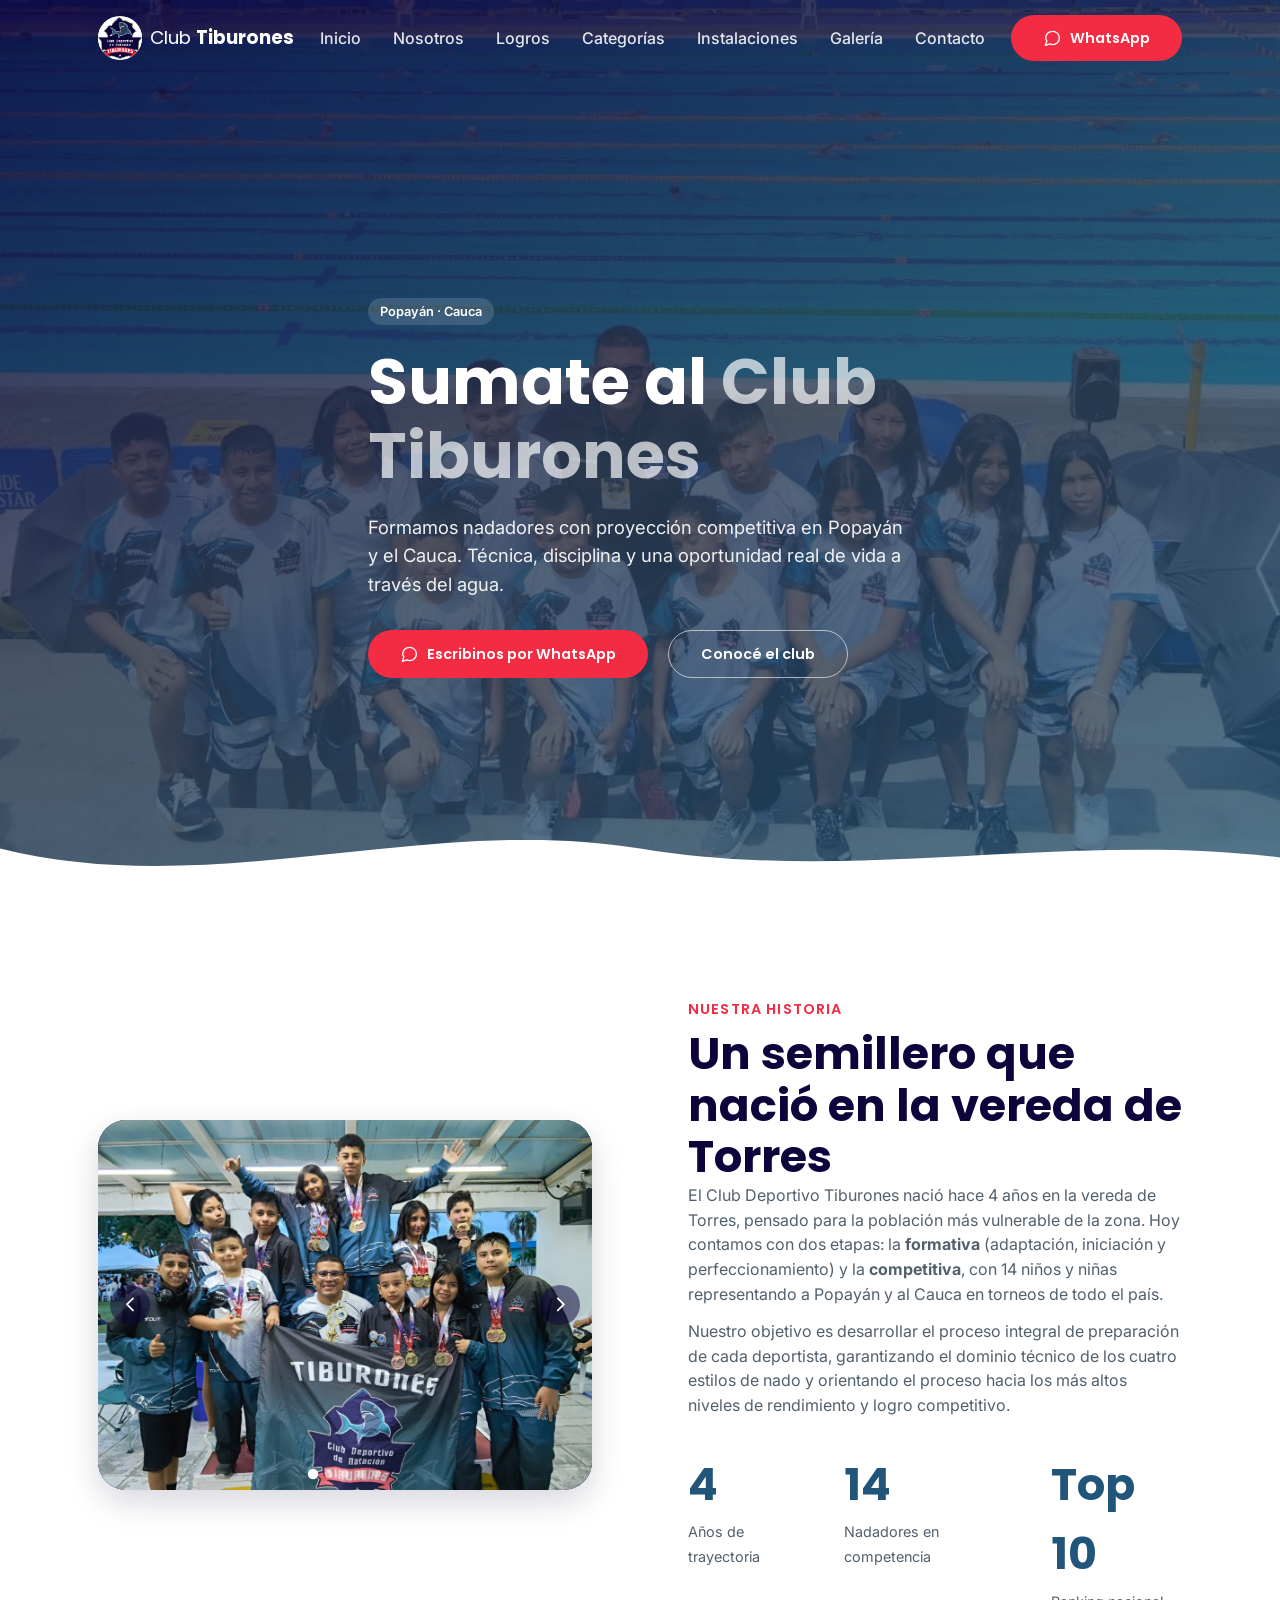
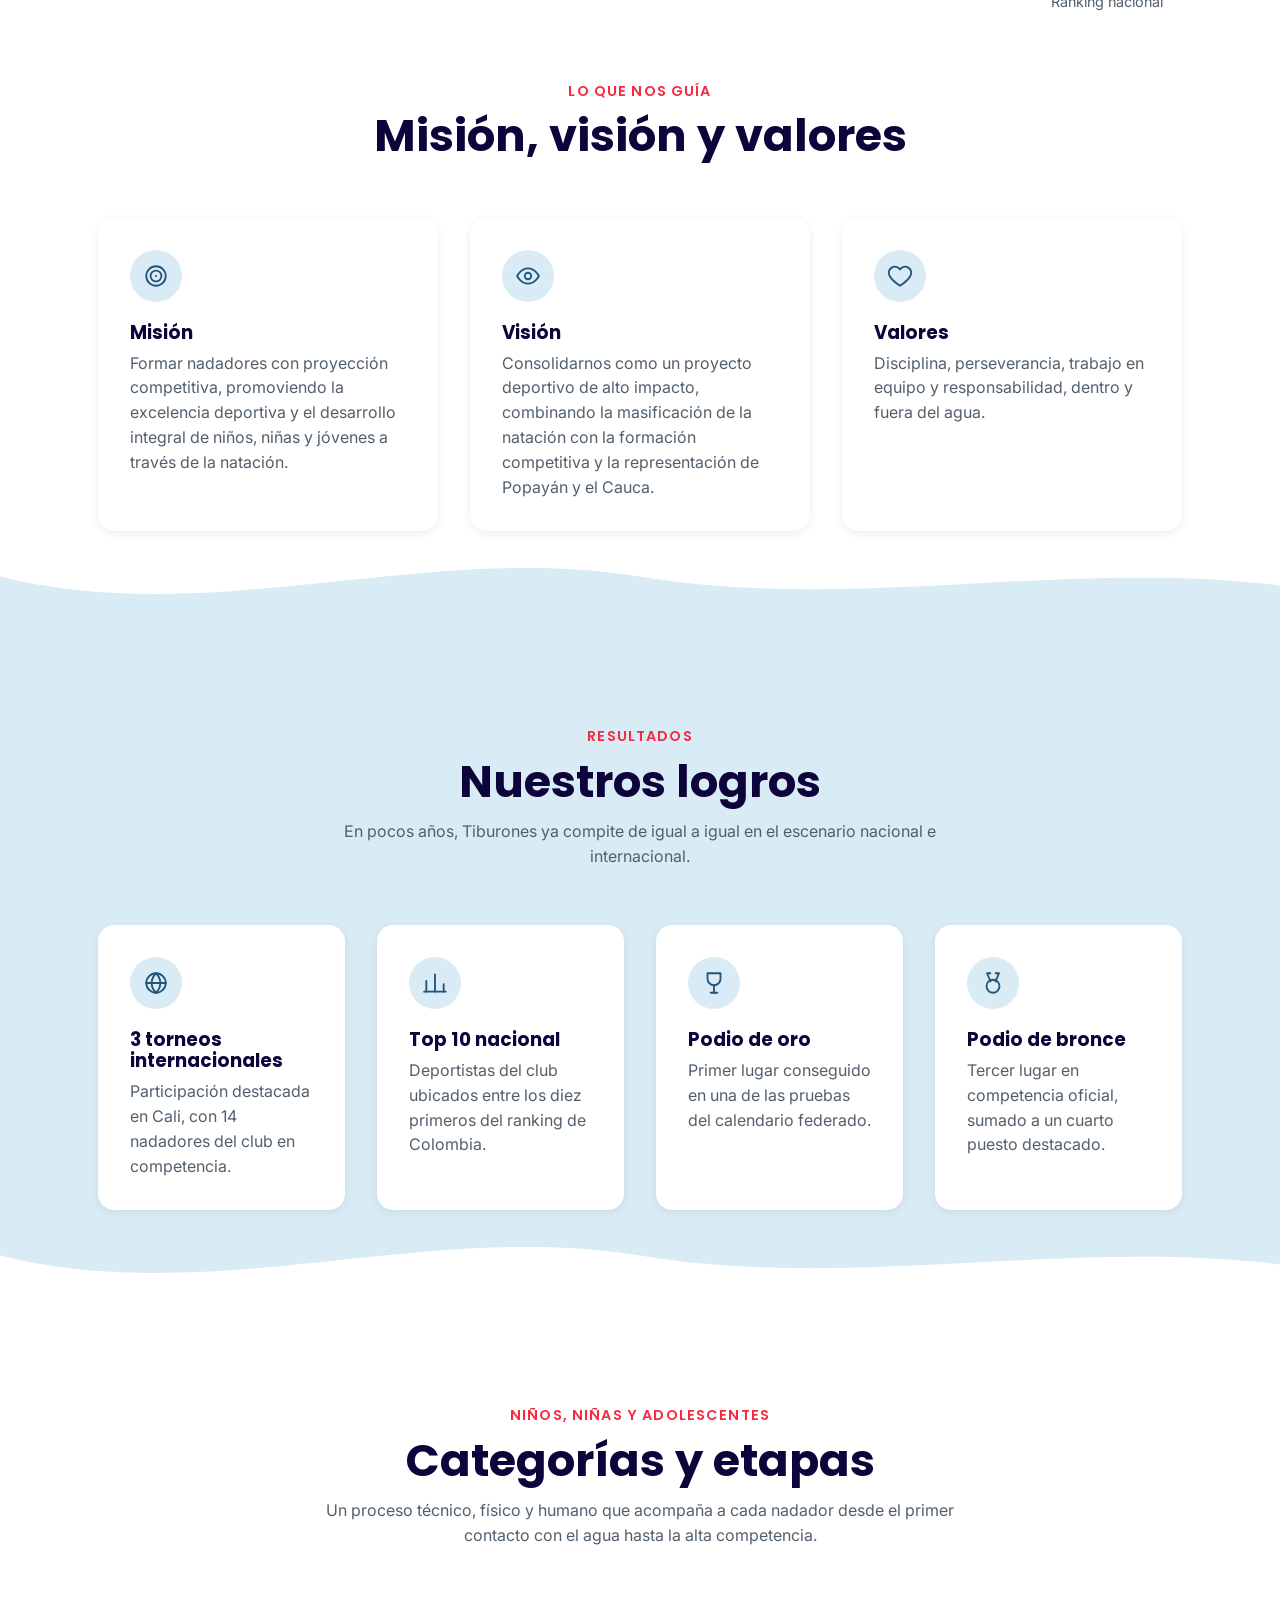
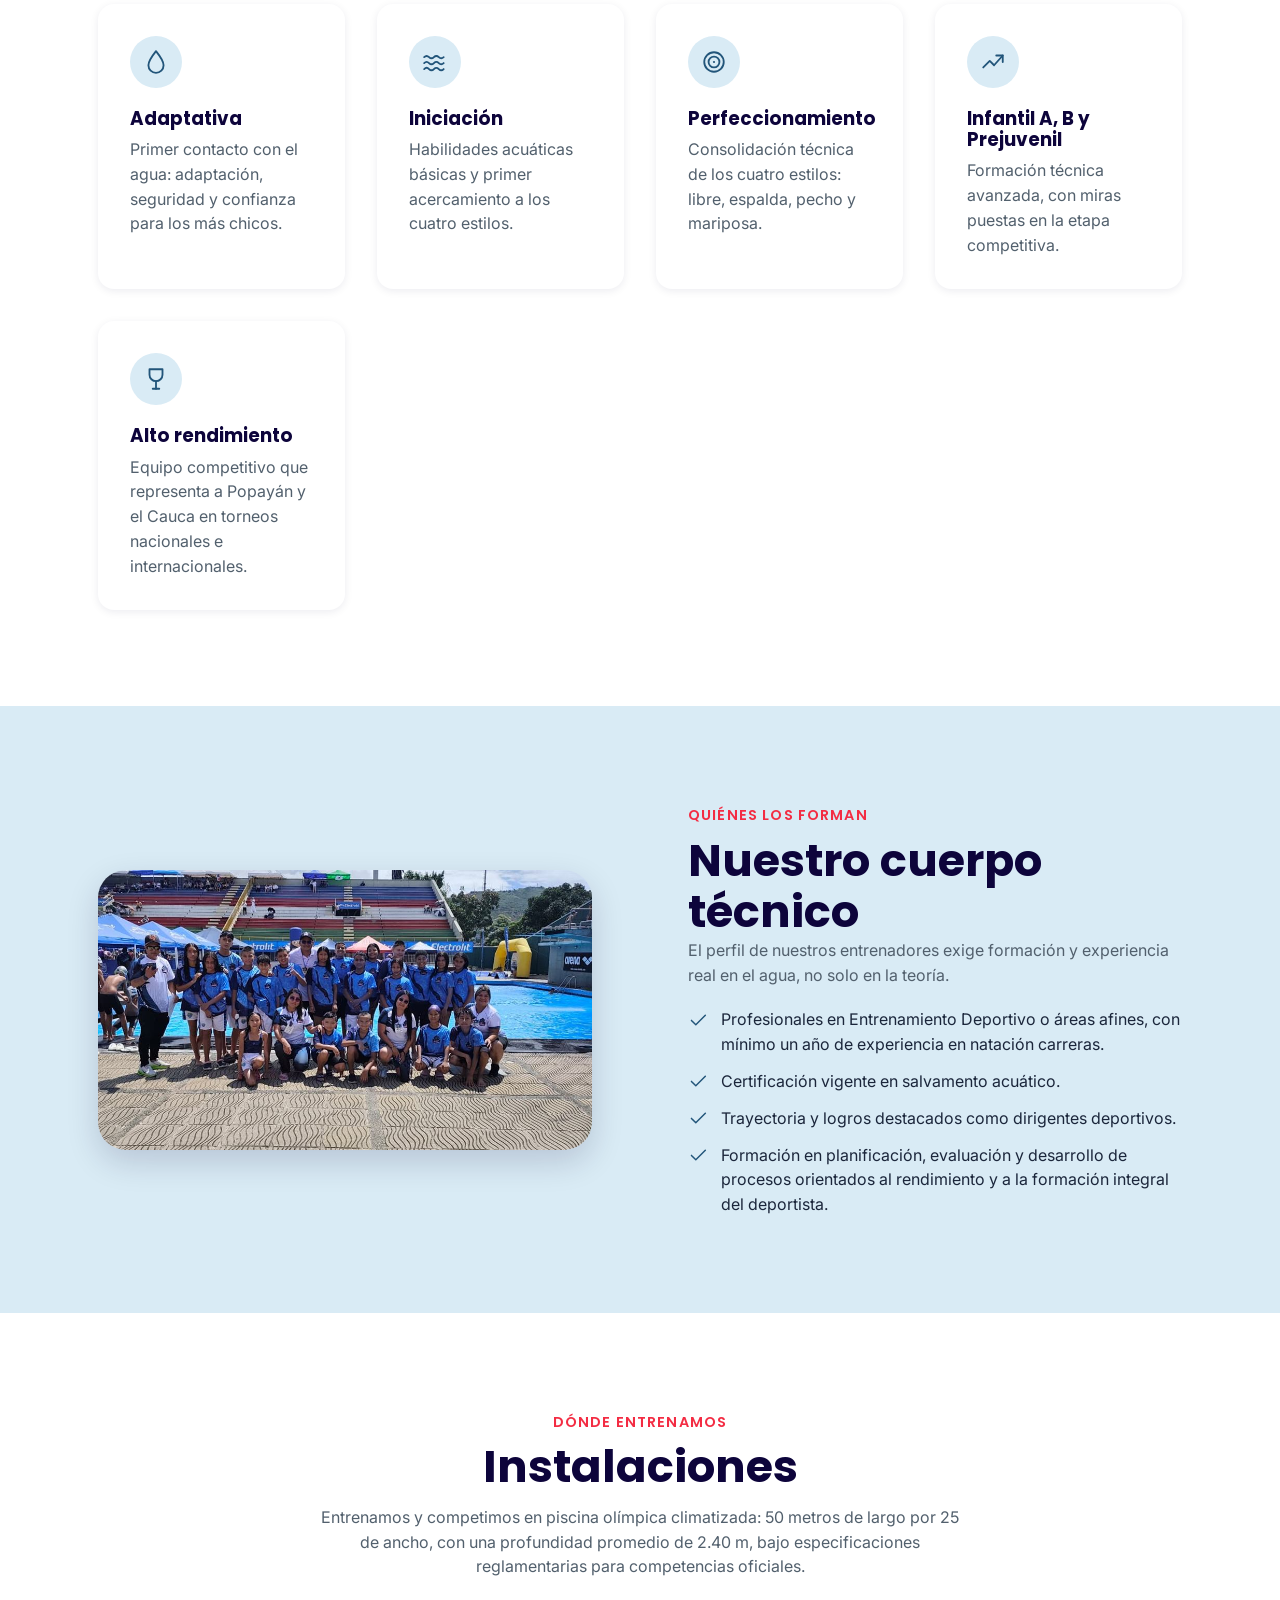
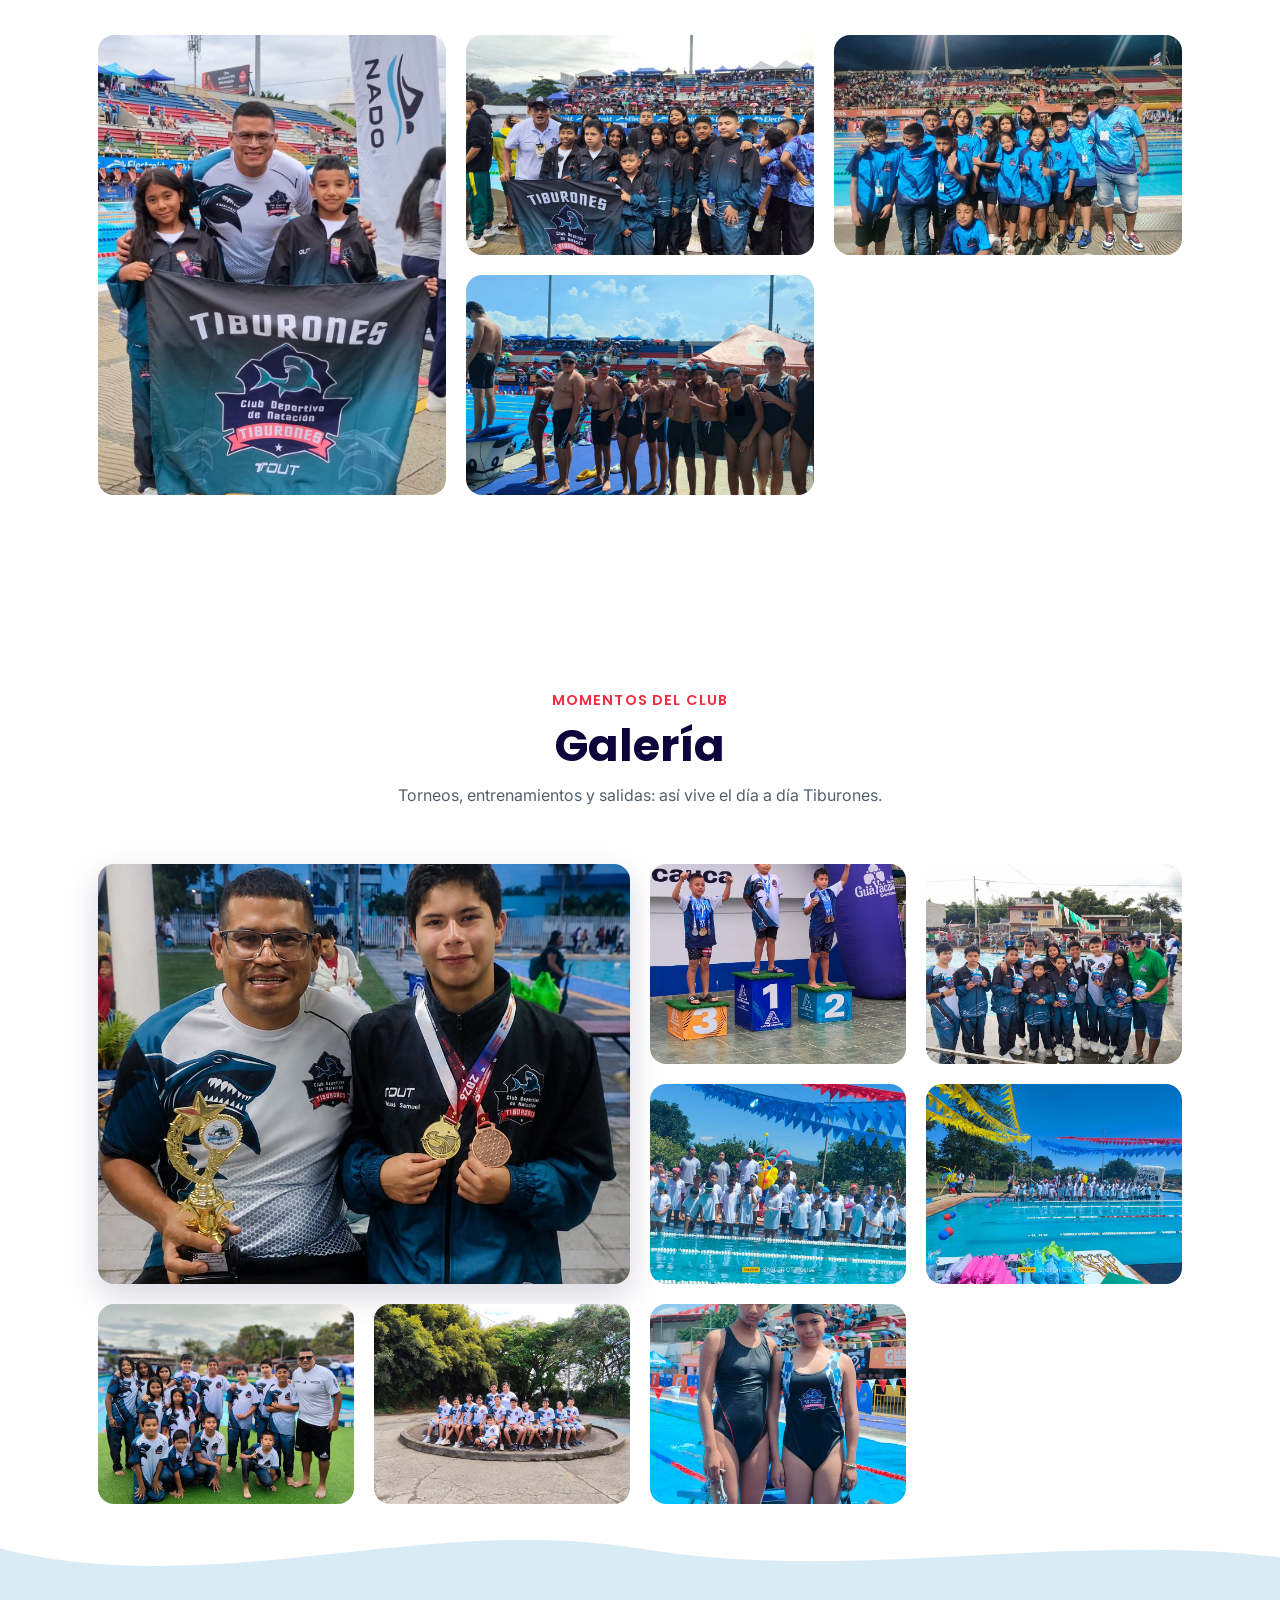
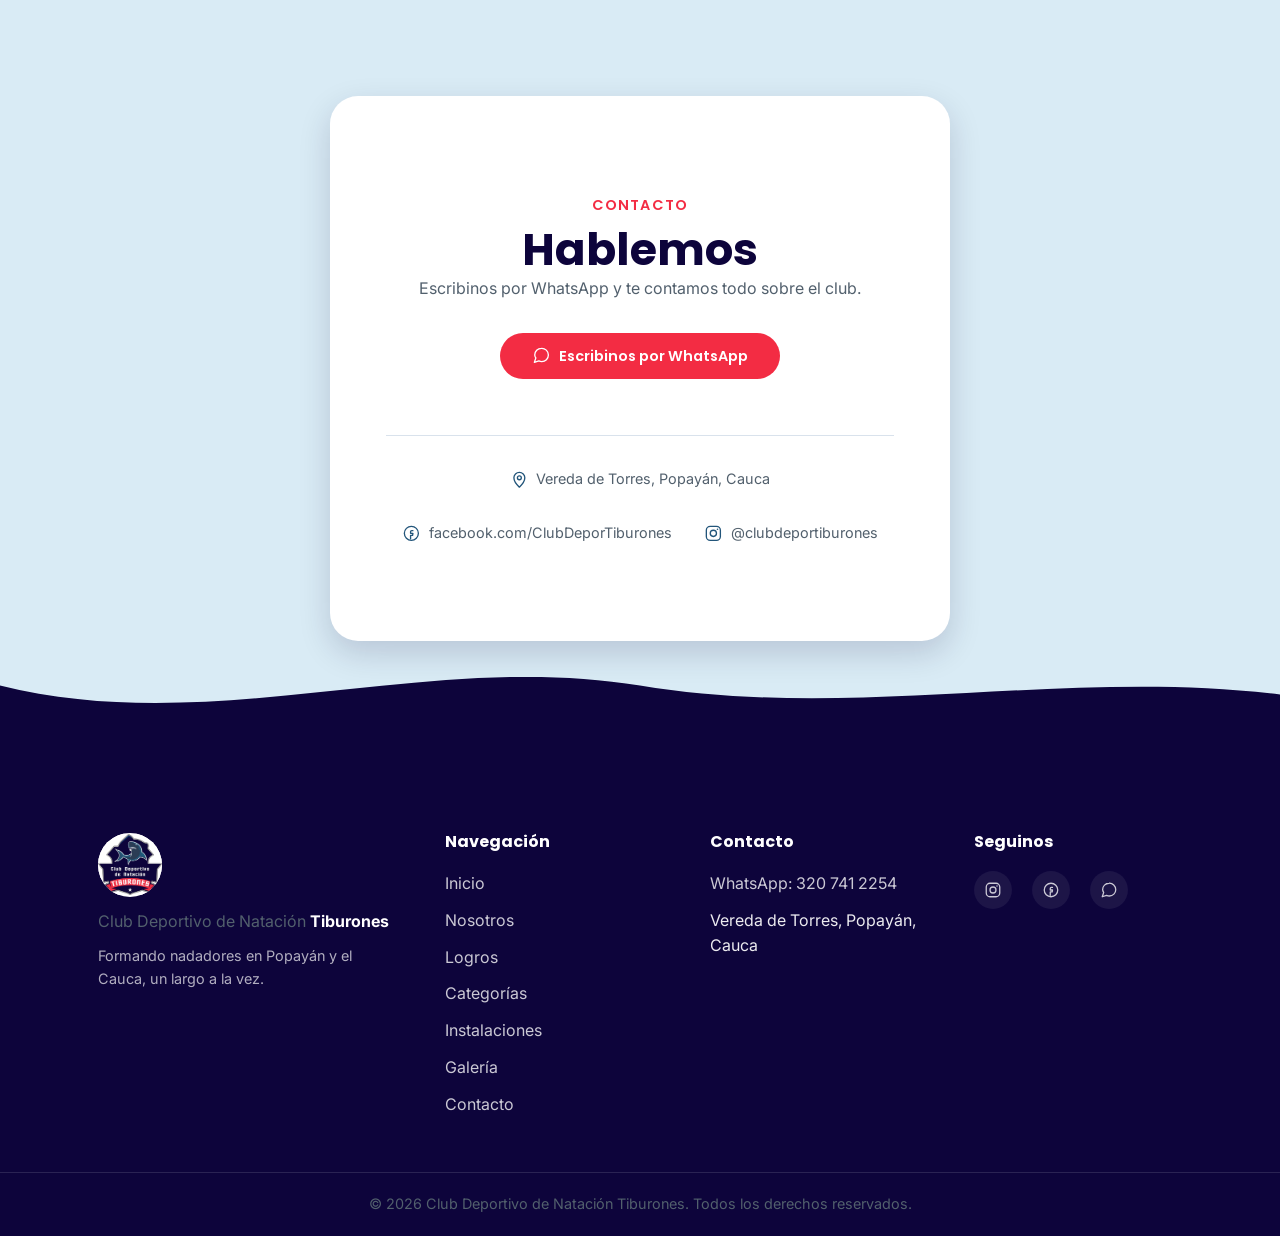
==== index.html @ a14ce5de "feat: seccion Galeria con foto destacada y saca el formulario de Contacto Mueve la foto del nadador " ====
<!DOCTYPE html>
<html lang="es">
<head>
  <meta charset="UTF-8">
  <meta name="viewport" content="width=device-width, initial-scale=1.0">
  <title>Club Deportivo de Natación Tiburones — Popayán, Cauca</title>
  <meta name="description" content="Club Deportivo de Natación Tiburones: formación y natación competitiva para niños, niñas y adolescentes en Popayán y el Cauca.">

  <link rel="icon" type="image/png" href="assets/images/favicon.png">

  <link rel="preconnect" href="https://fonts.googleapis.com">
  <link rel="preconnect" href="https://fonts.gstatic.com" crossorigin>
  <link href="https://fonts.googleapis.com/css2?family=Inter:wght@400;500;600&family=Poppins:wght@600;700&display=swap" rel="stylesheet">

  <!-- Orden importa: variables primero (paleta/tipografía), después el resto -->
  <link rel="stylesheet" href="css/variables.css">
  <link rel="stylesheet" href="css/reset.css">
  <link rel="stylesheet" href="css/base.css">
  <link rel="stylesheet" href="css/components.css">
  <link rel="stylesheet" href="css/layout.css">
  <link rel="stylesheet" href="css/sections.css">
</head>
<body>

  <div id="navbar-placeholder"></div>

  <main>

    <!-- ================= HERO ================= -->
    <section id="inicio" class="hero">
      <div class="bubbles" aria-hidden="true">
        <span></span><span></span><span></span><span></span><span></span><span></span>
      </div>

      <div class="container hero__inner">
        <span class="badge">Popayán · Cauca</span>
        <h1>Sumate al <span>Club Tiburones</span></h1>
        <p>Formamos nadadores con proyección competitiva en Popayán y el Cauca. Técnica, disciplina y una oportunidad real de vida a través del agua.</p>
        <div class="hero__actions">
          <a href="https://wa.me/573207412254" target="_blank" rel="noopener" class="btn btn--accent">
            <svg class="icon" viewBox="0 0 24 24" fill="none" stroke="currentColor" stroke-width="1.7" stroke-linecap="round" stroke-linejoin="round" aria-hidden="true"><path d="M21 11.5a8.5 8.5 0 0 1-8.5 8.5c-1.35 0-2.6-.32-3.7-.9L3 21l1.9-5.7A8.46 8.46 0 0 1 3.5 11.5 8.5 8.5 0 0 1 12 3a8.5 8.5 0 0 1 9 8.5Z"/></svg>
            Escribinos por WhatsApp
          </a>
          <a href="#nosotros" class="btn btn--outline">Conocé el club</a>
        </div>
      </div>

      <div class="hero__wave wave-divider wave-divider--to-surface" aria-hidden="true">
        <svg viewBox="0 0 1440 100" preserveAspectRatio="none">
          <path d="M0,40 C240,100 480,0 720,40 C960,80 1200,20 1440,50 L1440,100 L0,100 Z"></path>
        </svg>
      </div>
    </section>

    <!-- ================= NOSOTROS ================= -->
    <section id="nosotros" class="section section--tight-bottom">
      <div class="container about">
        <div class="about__media" data-reveal>
          <div class="carousel" id="carousel-nosotros">
            <div class="carousel__track">
              <div class="carousel__slide"><img src="assets/images/carousel-1.jpg" alt="Nadadores del club posando con medallas y el trofeo del club" loading="lazy"></div>
              <div class="carousel__slide"><img src="assets/images/carousel-2.jpg" alt="Equipo Tiburones con sus medallas tras una competencia" loading="lazy"></div>
              <div class="carousel__slide"><img src="assets/images/carousel-3.jpg" alt="Tres nadadores del club mostrando sus medallas" loading="lazy"></div>
              <div class="carousel__slide"><img src="assets/images/carousel-4.jpg" alt="Equipo Tiburones con la bandera del club junto a la piscina" loading="lazy"></div>
              <div class="carousel__slide"><img src="assets/images/carousel-5.jpg" alt="Entrenador del club junto a dos nadadores con medalla" loading="lazy"></div>
            </div>
            <button type="button" class="carousel__btn carousel__btn--prev" aria-label="Foto anterior">
              <svg class="icon" viewBox="0 0 24 24" fill="none" stroke="currentColor" stroke-width="2" stroke-linecap="round" stroke-linejoin="round" aria-hidden="true"><polyline points="15 5 8 12 15 19"/></svg>
            </button>
            <button type="button" class="carousel__btn carousel__btn--next" aria-label="Foto siguiente">
              <svg class="icon" viewBox="0 0 24 24" fill="none" stroke="currentColor" stroke-width="2" stroke-linecap="round" stroke-linejoin="round" aria-hidden="true"><polyline points="9 5 16 12 9 19"/></svg>
            </button>
            <div class="carousel__dots" role="tablist" aria-label="Seleccionar foto"></div>
          </div>
        </div>

        <div class="about__text" data-reveal>
          <span class="eyebrow">Nuestra historia</span>
          <h2>Un semillero que nació en la vereda de Torres</h2>
          <p>El Club Deportivo Tiburones nació hace 4 años en la vereda de Torres, pensado para la población más vulnerable de la zona. Hoy contamos con dos etapas: la <strong>formativa</strong> (adaptación, iniciación y perfeccionamiento) y la <strong>competitiva</strong>, con 14 niños y niñas representando a Popayán y al Cauca en torneos de todo el país.</p>
          <p>Nuestro objetivo es desarrollar el proceso integral de preparación de cada deportista, garantizando el dominio técnico de los cuatro estilos de nado y orientando el proceso hacia los más altos niveles de rendimiento y logro competitivo.</p>

          <div class="about__stats">
            <div class="about__stat"><strong>4</strong><span>Años de trayectoria</span></div>
            <div class="about__stat"><strong>14</strong><span>Nadadores en competencia</span></div>
            <div class="about__stat"><strong>Top 10</strong><span>Ranking nacional</span></div>
          </div>
        </div>
      </div>
    </section>

    <!-- ================= MISIÓN / VISIÓN / VALORES ================= -->
    <section id="mision-vision" class="section section--tight-top section-wave">
      <div class="container">
        <div class="section-heading" data-reveal>
          <span class="eyebrow">Lo que nos guía</span>
          <h2>Misión, visión y valores</h2>
        </div>

        <div class="categories-grid">
          <div class="card" data-reveal>
            <div class="card__icon" aria-hidden="true">
              <svg class="icon" viewBox="0 0 24 24" fill="none" stroke="currentColor" stroke-width="1.7" aria-hidden="true"><circle cx="12" cy="12" r="9"/><circle cx="12" cy="12" r="5"/><circle cx="12" cy="12" r="1" fill="currentColor" stroke="none"/></svg>
            </div>
            <h3>Misión</h3>
            <p>Formar nadadores con proyección competitiva, promoviendo la excelencia deportiva y el desarrollo integral de niños, niñas y jóvenes a través de la natación.</p>
          </div>
          <div class="card" data-reveal>
            <div class="card__icon" aria-hidden="true">
              <svg class="icon" viewBox="0 0 24 24" fill="none" stroke="currentColor" stroke-width="1.7" stroke-linecap="round" stroke-linejoin="round" aria-hidden="true"><path d="M2 12s3.5-7 10-7 10 7 10 7-3.5 7-10 7-10-7-10-7Z"/><circle cx="12" cy="12" r="3"/></svg>
            </div>
            <h3>Visión</h3>
            <p>Consolidarnos como un proyecto deportivo de alto impacto, combinando la masificación de la natación con la formación competitiva y la representación de Popayán y el Cauca.</p>
          </div>
          <div class="card" data-reveal>
            <div class="card__icon" aria-hidden="true">
              <svg class="icon" viewBox="0 0 24 24" fill="none" stroke="currentColor" stroke-width="1.7" stroke-linecap="round" stroke-linejoin="round" aria-hidden="true"><path d="M12 21s-7-4.5-9.5-9A5.5 5.5 0 0 1 12 6a5.5 5.5 0 0 1 9.5 6c-2.5 4.5-9.5 9-9.5 9Z"/></svg>
            </div>
            <h3>Valores</h3>
            <p>Disciplina, perseverancia, trabajo en equipo y responsabilidad, dentro y fuera del agua.</p>
          </div>
        </div>
      </div>

      <div class="section-wave__bottom wave-divider wave-divider--to-alt" aria-hidden="true">
        <svg viewBox="0 0 1440 100" preserveAspectRatio="none"><path d="M0,40 C240,100 480,0 720,40 C960,80 1200,20 1440,50 L1440,100 L0,100 Z"></path></svg>
      </div>
    </section>

    <!-- ================= LOGROS ================= -->
    <section id="logros" class="section section--alt section-wave">
      <div class="bubbles bubbles--dark" aria-hidden="true">
        <span></span><span></span><span></span><span></span><span></span><span></span>
      </div>

      <div class="container">
        <div class="section-heading" data-reveal>
          <span class="eyebrow">Resultados</span>
          <h2>Nuestros logros</h2>
          <p>En pocos años, Tiburones ya compite de igual a igual en el escenario nacional e internacional.</p>
        </div>

        <div class="categories-grid">
          <div class="card" data-reveal>
            <div class="card__icon" aria-hidden="true">
              <svg class="icon" viewBox="0 0 24 24" fill="none" stroke="currentColor" stroke-width="1.7" stroke-linecap="round" aria-hidden="true"><circle cx="12" cy="12" r="9"/><path d="M3 12h18"/><path d="M12 3c2.5 2.5 4 5.7 4 9s-1.5 6.5-4 9c-2.5-2.5-4-5.7-4-9s1.5-6.5 4-9Z"/></svg>
            </div>
            <h3>3 torneos internacionales</h3>
            <p>Participación destacada en Cali, con 14 nadadores del club en competencia.</p>
          </div>
          <div class="card" data-reveal>
            <div class="card__icon" aria-hidden="true">
              <svg class="icon" viewBox="0 0 24 24" fill="none" stroke="currentColor" stroke-width="1.7" stroke-linecap="round" stroke-linejoin="round" aria-hidden="true"><path d="M4 20V10"/><path d="M12 20V4"/><path d="M20 20v-7"/><path d="M2 20h20"/></svg>
            </div>
            <h3>Top 10 nacional</h3>
            <p>Deportistas del club ubicados entre los diez primeros del ranking de Colombia.</p>
          </div>
          <div class="card" data-reveal>
            <div class="card__icon" aria-hidden="true">
              <svg class="icon" viewBox="0 0 24 24" fill="none" stroke="currentColor" stroke-width="1.7" stroke-linecap="round" stroke-linejoin="round" aria-hidden="true"><path d="M6 3h12v5a6 6 0 0 1-12 0V3Z"/><path d="M9 21h6"/><path d="M12 14v7"/></svg>
            </div>
            <h3>Podio de oro</h3>
            <p>Primer lugar conseguido en una de las pruebas del calendario federado.</p>
          </div>
          <div class="card" data-reveal>
            <div class="card__icon" aria-hidden="true">
              <svg class="icon" viewBox="0 0 24 24" fill="none" stroke="currentColor" stroke-width="1.7" stroke-linecap="round" stroke-linejoin="round" aria-hidden="true"><circle cx="12" cy="15" r="6"/><path d="M9.5 3h-3l3.2 7.5"/><path d="M14.5 3h3l-3.2 7.5"/></svg>
            </div>
            <h3>Podio de bronce</h3>
            <p>Tercer lugar en competencia oficial, sumado a un cuarto puesto destacado.</p>
          </div>
        </div>
      </div>

      <div class="section-wave__bottom wave-divider wave-divider--to-surface" aria-hidden="true">
        <svg viewBox="0 0 1440 100" preserveAspectRatio="none"><path d="M0,40 C240,100 480,0 720,40 C960,80 1200,20 1440,50 L1440,100 L0,100 Z"></path></svg>
      </div>
    </section>

    <!-- ================= CATEGORÍAS ================= -->
    <section id="categorias" class="section">
      <div class="container">
        <div class="section-heading" data-reveal>
          <span class="eyebrow">Niños, niñas y adolescentes</span>
          <h2>Categorías y etapas</h2>
          <p>Un proceso técnico, físico y humano que acompaña a cada nadador desde el primer contacto con el agua hasta la alta competencia.</p>
        </div>

        <div class="categories-grid">
          <div class="card" data-reveal>
            <div class="card__icon" aria-hidden="true">
              <svg class="icon" viewBox="0 0 24 24" fill="none" stroke="currentColor" stroke-width="1.7" stroke-linecap="round" stroke-linejoin="round" aria-hidden="true"><path d="M12 2c4 5 7 9 7 13a7 7 0 1 1-14 0c0-4 3-8 7-13Z"/></svg>
            </div>
            <h3>Adaptativa</h3>
            <p>Primer contacto con el agua: adaptación, seguridad y confianza para los más chicos.</p>
          </div>
          <div class="card" data-reveal>
            <div class="card__icon" aria-hidden="true">
              <svg class="icon" viewBox="0 0 24 24" fill="none" stroke="currentColor" stroke-width="1.7" stroke-linecap="round" stroke-linejoin="round" aria-hidden="true"><path d="M2 7.5c1.5-1.5 3-1.5 4.5 0s3 1.5 4.5 0 3-1.5 4.5 0 3 1.5 4.5 0"/><path d="M2 13c1.5-1.5 3-1.5 4.5 0s3 1.5 4.5 0 3-1.5 4.5 0 3 1.5 4.5 0"/><path d="M2 18.5c1.5-1.5 3-1.5 4.5 0s3 1.5 4.5 0 3-1.5 4.5 0 3 1.5 4.5 0"/></svg>
            </div>
            <h3>Iniciación</h3>
            <p>Habilidades acuáticas básicas y primer acercamiento a los cuatro estilos.</p>
          </div>
          <div class="card" data-reveal>
            <div class="card__icon" aria-hidden="true">
              <svg class="icon" viewBox="0 0 24 24" fill="none" stroke="currentColor" stroke-width="1.7" aria-hidden="true"><circle cx="12" cy="12" r="9"/><circle cx="12" cy="12" r="5"/><circle cx="12" cy="12" r="1" fill="currentColor" stroke="none"/></svg>
            </div>
            <h3>Perfeccionamiento</h3>
            <p>Consolidación técnica de los cuatro estilos: libre, espalda, pecho y mariposa.</p>
          </div>
          <div class="card" data-reveal>
            <div class="card__icon" aria-hidden="true">
              <svg class="icon" viewBox="0 0 24 24" fill="none" stroke="currentColor" stroke-width="1.7" stroke-linecap="round" stroke-linejoin="round" aria-hidden="true"><polyline points="3 17 9 11 13 15 21 6"/><polyline points="15 6 21 6 21 12"/></svg>
            </div>
            <h3>Infantil A, B y Prejuvenil</h3>
            <p>Formación técnica avanzada, con miras puestas en la etapa competitiva.</p>
          </div>
          <div class="card" data-reveal>
            <div class="card__icon" aria-hidden="true">
              <svg class="icon" viewBox="0 0 24 24" fill="none" stroke="currentColor" stroke-width="1.7" stroke-linecap="round" stroke-linejoin="round" aria-hidden="true"><path d="M6 3h12v5a6 6 0 0 1-12 0V3Z"/><path d="M9 21h6"/><path d="M12 14v7"/></svg>
            </div>
            <h3>Alto rendimiento</h3>
            <p>Equipo competitivo que representa a Popayán y el Cauca en torneos nacionales e internacionales.</p>
          </div>
        </div>
      </div>
    </section>

    <!-- ================= CUERPO TÉCNICO ================= -->
    <section id="cuerpo-tecnico" class="section section--alt">
      <div class="container staff">
        <div class="staff__media" data-reveal>
          <img src="assets/images/coach-team.jpg" alt="Cuerpo técnico del club junto al equipo completo en la piscina" loading="lazy">
        </div>
        <div class="staff__text" data-reveal>
          <span class="eyebrow">Quiénes los forman</span>
          <h2>Nuestro cuerpo técnico</h2>
          <p>El perfil de nuestros entrenadores exige formación y experiencia real en el agua, no solo en la teoría.</p>
          <ul>
            <li>
              <svg class="icon" viewBox="0 0 24 24" fill="none" stroke="currentColor" stroke-width="1.7" stroke-linecap="round" stroke-linejoin="round" aria-hidden="true"><path d="M20 6 9 17l-5-5"/></svg>
              <span>Profesionales en Entrenamiento Deportivo o áreas afines, con mínimo un año de experiencia en natación carreras.</span>
            </li>
            <li>
              <svg class="icon" viewBox="0 0 24 24" fill="none" stroke="currentColor" stroke-width="1.7" stroke-linecap="round" stroke-linejoin="round" aria-hidden="true"><path d="M20 6 9 17l-5-5"/></svg>
              <span>Certificación vigente en salvamento acuático.</span>
            </li>
            <li>
              <svg class="icon" viewBox="0 0 24 24" fill="none" stroke="currentColor" stroke-width="1.7" stroke-linecap="round" stroke-linejoin="round" aria-hidden="true"><path d="M20 6 9 17l-5-5"/></svg>
              <span>Trayectoria y logros destacados como dirigentes deportivos.</span>
            </li>
            <li>
              <svg class="icon" viewBox="0 0 24 24" fill="none" stroke="currentColor" stroke-width="1.7" stroke-linecap="round" stroke-linejoin="round" aria-hidden="true"><path d="M20 6 9 17l-5-5"/></svg>
              <span>Formación en planificación, evaluación y desarrollo de procesos orientados al rendimiento y a la formación integral del deportista.</span>
            </li>
          </ul>
        </div>
      </div>
    </section>

    <!-- ================= INSTALACIONES ================= -->
    <section id="instalaciones" class="section">
      <div class="container">
        <div class="section-heading" data-reveal>
          <span class="eyebrow">Dónde entrenamos</span>
          <h2>Instalaciones</h2>
          <p>Entrenamos y competimos en piscina olímpica climatizada: 50 metros de largo por 25 de ancho, con una profundidad promedio de 2.40 m, bajo especificaciones reglamentarias para competencias oficiales.</p>
        </div>

        <div class="gallery">
          <div class="gallery__item gallery__item--tall" data-reveal>
            <img src="assets/images/gallery-4.jpg" alt="Nadador del club listo para entrenar junto a la piscina" loading="lazy">
          </div>
          <div class="gallery__item" data-reveal>
            <img src="assets/images/gallery-1.jpg" alt="Equipo Tiburones sosteniendo la bandera del club en un torneo" loading="lazy">
          </div>
          <div class="gallery__item" data-reveal>
            <img src="assets/images/gallery-2.jpg" alt="Nadadores del club listos para competir junto a la piscina" loading="lazy">
          </div>
          <div class="gallery__item" data-reveal>
            <img src="assets/images/gallery-3.jpg" alt="Equipo del club en una salida junto a su entrenador" loading="lazy">
          </div>
        </div>
      </div>
    </section>

    <!-- ================= GALERÍA ================= -->
    <section id="galeria" class="section section-wave">
      <div class="container">
        <div class="section-heading" data-reveal>
          <span class="eyebrow">Momentos del club</span>
          <h2>Galería</h2>
          <p>Torneos, entrenamientos y salidas: así vive el día a día Tiburones.</p>
        </div>

        <div class="photo-grid">
          <div class="photo-grid__item photo-grid__item--featured" data-reveal>
            <img src="assets/images/galeria-1.jpg" alt="Entrenador del club junto a un nadador con su trofeo y medallas" loading="lazy">
          </div>
          <div class="photo-grid__item" data-reveal>
            <img src="assets/images/galeria-2.jpg" alt="Podio de una competencia con tres nadadores del club celebrando" loading="lazy">
          </div>
          <div class="photo-grid__item" data-reveal>
            <img src="assets/images/galeria-3.jpg" alt="Equipo del club con sus medallas junto al entrenador, en un día de lluvia" loading="lazy">
          </div>
          <div class="photo-grid__item" data-reveal>
            <img src="assets/images/galeria-4.jpg" alt="Grupo grande de nadadores del club en una jornada junto a la piscina" loading="lazy">
          </div>
          <div class="photo-grid__item" data-reveal>
            <img src="assets/images/galeria-5.jpg" alt="Evento del club en la piscina con banderines y decoración" loading="lazy">
          </div>
          <div class="photo-grid__item" data-reveal>
            <img src="assets/images/galeria-6.jpg" alt="Equipo completo del club junto a su entrenador" loading="lazy">
          </div>
          <div class="photo-grid__item" data-reveal>
            <img src="assets/images/galeria-7.jpg" alt="Nadadores del club en una salida junto a una entrenadora" loading="lazy">
          </div>
          <div class="photo-grid__item" data-reveal>
            <img src="assets/images/galeria-8.jpg" alt="Dos nadadoras del club listas para competir" loading="lazy">
          </div>
        </div>
      </div>

      <div class="section-wave__bottom wave-divider wave-divider--to-alt" aria-hidden="true">
        <svg viewBox="0 0 1440 100" preserveAspectRatio="none"><path d="M0,40 C240,100 480,0 720,40 C960,80 1200,20 1440,50 L1440,100 L0,100 Z"></path></svg>
      </div>
    </section>

    <!-- ================= CONTACTO ================= -->
    <section id="contacto" class="section section--alt section-wave">
      <div class="container">
        <div class="contact-card" data-reveal>
          <span class="eyebrow">Contacto</span>
          <h2>Hablemos</h2>
          <p>Escribinos por WhatsApp y te contamos todo sobre el club.</p>

          <a href="https://wa.me/573207412254" target="_blank" rel="noopener" class="btn btn--accent contact-card__cta">
            <svg class="icon" viewBox="0 0 24 24" fill="none" stroke="currentColor" stroke-width="1.7" stroke-linecap="round" stroke-linejoin="round" aria-hidden="true"><path d="M21 11.5a8.5 8.5 0 0 1-8.5 8.5c-1.35 0-2.6-.32-3.7-.9L3 21l1.9-5.7A8.46 8.46 0 0 1 3.5 11.5 8.5 8.5 0 0 1 12 3a8.5 8.5 0 0 1 9 8.5Z"/></svg>
            Escribinos por WhatsApp
          </a>

          <ul class="contact-card__list">
            <li>
              <svg class="icon" viewBox="0 0 24 24" fill="none" stroke="currentColor" stroke-width="1.7" stroke-linecap="round" stroke-linejoin="round" aria-hidden="true"><path d="M12 22s7-6.5 7-12a7 7 0 1 0-14 0c0 5.5 7 12 7 12Z"/><circle cx="12" cy="10" r="2.5"/></svg>
              <span>Vereda de Torres, Popayán, Cauca</span>
            </li>
            <li>
              <svg class="icon" viewBox="0 0 24 24" fill="none" stroke="currentColor" stroke-width="1.7" stroke-linecap="round" stroke-linejoin="round" aria-hidden="true"><circle cx="12" cy="12" r="9"/><path d="M14 8.5h-1.5c-.8 0-1.5.7-1.5 1.5v2h3l-.4 2.5H11V19"/></svg>
              <span><a href="https://www.facebook.com/ClubDeporTiburones" target="_blank" rel="noopener">facebook.com/ClubDeporTiburones</a></span>
            </li>
            <li>
              <svg class="icon" viewBox="0 0 24 24" fill="none" stroke="currentColor" stroke-width="1.7" stroke-linecap="round" stroke-linejoin="round" aria-hidden="true"><rect x="3" y="3" width="18" height="18" rx="5"/><circle cx="12" cy="12" r="4"/><circle cx="17.3" cy="6.7" r="1" fill="currentColor" stroke="none"/></svg>
              <span><a href="https://www.instagram.com/clubdeportiburones" target="_blank" rel="noopener">@clubdeportiburones</a></span>
            </li>
          </ul>
        </div>
      </div>

      <div class="section-wave__bottom wave-divider wave-divider--to-navy" aria-hidden="true">
        <svg viewBox="0 0 1440 100" preserveAspectRatio="none"><path d="M0,40 C240,100 480,0 720,40 C960,80 1200,20 1440,50 L1440,100 L0,100 Z"></path></svg>
      </div>
    </section>

  </main>

  <div id="footer-placeholder"></div>

  <!-- Componentes primero (definen los templates), main.js al final (los inyecta y agrega la interacción) -->
  <script src="js/components/navbar.js"></script>
  <script src="js/components/footer.js"></script>
  <script src="js/main.js"></script>
</body>
</html>
---- css/variables.css ----
/* ==========================================================================
   VARIABLES GLOBALES — Club Tiburones
   Única fuente de verdad para colores, tipografía, espaciados y efectos.
   No hardcodear valores en otros archivos: siempre usar var(--...).
   Paleta oficial del club (.docs/Copia de Paleta de colores.png):
   navy #0d043b · azul #22557a · slate #2b3d55 · rojo #f32c43 · hover #2993e0
   ========================================================================== */

:root {
  /* ---- Paleta de marca (oficial, no modificar sin aprobación del club) ---- */
  --color-navy: #0d043b;      /* fondo hero/navbar/footer */
  --color-blue: #22557a;      /* azul principal, links, botones */
  --color-slate: #2b3d55;     /* azul grisáceo, base de botones */
  --color-red: #f32c43;       /* rojo de marca, acentos y CTA */
  --color-sky: #2993e0;       /* azul claro, hover de botones */

  --color-white: #ffffff;
  --color-black: #001219;

  --color-gray-900: #1b263b;      /* texto principal */
  --color-gray-600: #52606d;      /* texto secundario */
  --color-gray-300: #d9e2ec;      /* bordes, separadores */

  --color-success: #2dd881;
  --color-warning: #ffb703;

  /* Alias semánticos: usar estos en el resto del CSS */
  --color-bg: var(--color-white);
  --color-bg-alt: #d9ebf5;        /* celeste de agua, derivado del azul de marca */
  --color-surface: var(--color-white);
  --color-text: var(--color-gray-900);
  --color-text-muted: var(--color-gray-600);
  --color-border: var(--color-gray-300);

  --color-brand: var(--color-blue);
  --color-brand-dark: var(--color-slate);
  --color-brand-darker: var(--color-navy);
  --color-brand-accent: var(--color-red);

  /* Texto sobre fondos oscuros (navy): navbar, footer, hero */
  --color-on-dark: rgba(255, 255, 255, 0.92);
  --color-on-dark-muted: rgba(255, 255, 255, 0.68);

  /* Degradé de botones, tal cual lo define la guía de marca del club */
  --gradient-btn: linear-gradient(135deg, var(--color-slate) 0%, var(--color-blue) 50%, var(--color-slate) 100%);
  --gradient-btn-hover: linear-gradient(135deg, var(--color-blue) 0%, var(--color-sky) 50%, var(--color-blue) 100%);

  /* Degradé "agua" reutilizable para hero / secciones oscuras */
  --gradient-ocean: linear-gradient(160deg, var(--color-navy) 0%, var(--color-slate) 55%, var(--color-blue) 100%);

  /* ---- Tipografía ---- */
  --font-heading: "Poppins", "Segoe UI", sans-serif;
  --font-body: "Inter", "Segoe UI", sans-serif;

  --fs-xs: 0.8rem;
  --fs-sm: 0.9rem;
  --fs-base: 1rem;
  --fs-md: 1.15rem;
  --fs-lg: clamp(1.4rem, 1.1rem + 1.2vw, 1.9rem);
  --fs-xl: clamp(1.9rem, 1.4rem + 2vw, 2.8rem);
  --fs-2xl: clamp(2.4rem, 1.6rem + 3.5vw, 4rem);

  --fw-regular: 400;
  --fw-medium: 500;
  --fw-semibold: 600;
  --fw-bold: 700;

  --lh-tight: 1.15;
  --lh-normal: 1.55;

  /* ---- Espaciado (escala consistente) ---- */
  --space-2xs: 0.25rem;
  --space-xs: 0.5rem;
  --space-sm: 0.75rem;
  --space-md: 1.25rem;
  --space-lg: 2rem;
  --space-xl: 3.5rem;
  --space-2xl: 6rem;

  --container-width: 1180px;
  --container-padding: clamp(1.25rem, 4vw, 3rem);

  /* ---- Bordes, sombras, transiciones ---- */
  --radius-sm: 8px;
  --radius-md: 16px;
  --radius-lg: 28px;
  --radius-full: 999px;

  --shadow-sm: 0 2px 8px rgba(13, 4, 59, 0.08);
  --shadow-md: 0 12px 32px rgba(13, 4, 59, 0.16);
  --shadow-lg: 0 20px 48px rgba(13, 4, 59, 0.24);

  --transition-fast: 0.2s ease;
  --transition-base: 0.35s ease;

  --navbar-height: 76px;
}
---- css/base.css ----
/* ==========================================================================
   BASE — estilos globales de tipografía, layout general y utilidades
   ========================================================================== */

body {
  font-family: var(--font-body);
  font-size: var(--fs-base);
  line-height: var(--lh-normal);
  color: var(--color-text);
  background-color: var(--color-bg);
}

h1,
h2,
h3,
h4 {
  font-family: var(--font-heading);
  font-weight: var(--fw-bold);
  color: var(--color-brand-darker);
}

h2 {
  font-size: var(--fs-xl);
}

h3 {
  font-size: var(--fs-lg);
}

p {
  color: var(--color-text-muted);
}

/* ---- Layout utilitario ---- */
.container {
  width: 100%;
  max-width: var(--container-width);
  margin-inline: auto;
  padding-inline: var(--container-padding);
}

.section {
  padding-block: var(--space-2xl);
}

.section--alt {
  background: var(--color-bg-alt);
}

/* Para acercar dos secciones que son temáticamente una sola unidad
   (ej: Nosotros -> Misión/Visión/Valores) */
.section--tight-bottom {
  padding-bottom: var(--space-lg);
}

.section--tight-top {
  padding-top: var(--space-lg);
}

.section-heading {
  max-width: 640px;
  margin-inline: auto;
  text-align: center;
  margin-bottom: var(--space-xl);
}

.eyebrow {
  display: inline-block;
  font-family: var(--font-heading);
  font-weight: var(--fw-semibold);
  font-size: var(--fs-sm);
  letter-spacing: 0.08em;
  text-transform: uppercase;
  color: var(--color-brand-accent);
  margin-bottom: var(--space-xs);
}

.section-heading p {
  margin-top: var(--space-sm);
}

.text-center {
  text-align: center;
}

.sr-only {
  position: absolute;
  width: 1px;
  height: 1px;
  overflow: hidden;
  clip: rect(0 0 0 0);
  white-space: nowrap;
}

/* ---- Animación de entrada al hacer scroll (activada por main.js) ---- */
[data-reveal] {
  opacity: 0;
  transform: translateY(24px);
  transition: opacity 0.6s ease, transform 0.6s ease;
}

[data-reveal].is-visible {
  opacity: 1;
  transform: translateY(0);
}
---- css/components.css ----
/* ==========================================================================
   COMPONENTES — botones, cards, divisores de ola, burbujas
   ========================================================================== */

/* ---- Botones ---- */
.btn {
  display: inline-flex;
  align-items: center;
  justify-content: center;
  gap: var(--space-xs);
  padding: var(--space-sm) var(--space-lg);
  border-radius: var(--radius-full);
  font-family: var(--font-heading);
  font-weight: var(--fw-semibold);
  font-size: var(--fs-sm);
  transition: transform var(--transition-fast), box-shadow var(--transition-fast), background-color var(--transition-fast);
}

.btn:hover {
  transform: translateY(-2px);
}

.btn--primary {
  background: var(--color-white);
  color: var(--color-brand-dark);
  box-shadow: var(--shadow-sm);
}

.btn--primary:hover {
  box-shadow: var(--shadow-md);
}

/* Botón "oficial" según la guía de marca del club (degradé slate/azul) */
.btn--brand {
  background: var(--gradient-btn);
  color: var(--color-white);
  box-shadow: var(--shadow-sm);
}

.btn--brand:hover {
  background: var(--gradient-btn-hover);
  box-shadow: var(--shadow-md);
}

/* Botón de máxima jerarquía (rojo de marca), para la llamada a la acción principal */
.btn--accent {
  background: var(--color-brand-accent);
  color: var(--color-white);
}

.btn--accent:hover {
  filter: brightness(1.12);
}

.btn--outline {
  border: 1.5px solid rgba(255, 255, 255, 0.6);
  color: var(--color-white);
}

.btn--outline:hover {
  background: rgba(255, 255, 255, 0.1);
}

/* ---- Cards ---- */
.card {
  background: var(--color-surface);
  border-radius: var(--radius-md);
  box-shadow: var(--shadow-sm);
  padding: var(--space-lg);
  transition: transform var(--transition-base), box-shadow var(--transition-base);
}

.card:hover {
  transform: translateY(-6px);
  box-shadow: var(--shadow-md);
}

.card__icon {
  display: flex;
  align-items: center;
  justify-content: center;
  width: 52px;
  height: 52px;
  border-radius: 50%;
  background: var(--color-bg-alt);
  color: var(--color-brand);
  margin-bottom: var(--space-md);
}

.card__icon .icon {
  width: 26px;
  height: 26px;
}

/* ---- Iconos inline (SVG) ---- */
.icon {
  width: 1.3em;
  height: 1.3em;
  flex-shrink: 0;
  stroke: currentColor;
}

.card h3 {
  margin-bottom: var(--space-xs);
  font-size: var(--fs-md);
}

/* ---- Divisor de ola (SVG inline, sin dependencias externas) ---- */
.wave-divider {
  display: block;
  line-height: 0;
  transform: translateY(1px);
}

.wave-divider svg {
  width: 100%;
  height: auto;
}

.wave-divider--to-surface path {
  fill: var(--color-surface);
}

.wave-divider--to-alt path {
  fill: var(--color-bg-alt);
}

.wave-divider--to-navy path {
  fill: var(--color-navy);
}

.wave-divider--flip {
  transform: translateY(-1px) rotate(180deg);
}

/* Posicionamiento absoluto para bordes de sección (efecto "pileta"):
   la ola vive al final de la sección DE ARRIBA, pintada con el color
   de la sección DE ABAJO — igual que .hero__wave. */
.section-wave {
  position: relative;
  overflow: hidden;
}

.section-wave__bottom {
  position: absolute;
  left: 0;
  right: 0;
  bottom: -1px;
  z-index: 1;
}

/* ---- Burbujas decorativas (puro CSS, reforzando la temática "agua") ---- */
.bubbles {
  position: absolute;
  inset: 0;
  overflow: hidden;
  pointer-events: none;
  z-index: 0;
}

.bubbles span {
  position: absolute;
  bottom: -10%;
  display: block;
  border-radius: 50%;
  background: rgba(255, 255, 255, 0.18);
  animation: rise 12s infinite ease-in;
}

/* Variante para usar sobre fondos claros (secciones con bg-alt) */
.bubbles--dark span {
  background: rgba(34, 85, 122, 0.1);
}

.bubbles span:nth-child(1) { left: 8%;  width: 14px; height: 14px; animation-delay: 0s;  }
.bubbles span:nth-child(2) { left: 22%; width: 22px; height: 22px; animation-delay: 2s;  }
.bubbles span:nth-child(3) { left: 41%; width: 10px; height: 10px; animation-delay: 4s;  }
.bubbles span:nth-child(4) { left: 58%; width: 18px; height: 18px; animation-delay: 1s;  }
.bubbles span:nth-child(5) { left: 72%; width: 26px; height: 26px; animation-delay: 5s;  }
.bubbles span:nth-child(6) { left: 87%; width: 12px; height: 12px; animation-delay: 3s;  }

@keyframes rise {
  0% {
    transform: translateY(0) scale(1);
    opacity: 0;
  }
  10% {
    opacity: 1;
  }
  100% {
    transform: translateY(-620px) scale(1.4);
    opacity: 0;
  }
}

@media (prefers-reduced-motion: reduce) {
  .bubbles span {
    animation: none;
    display: none;
  }
}

/* ---- Carrusel de fotos ---- */
.carousel {
  position: relative;
  border-radius: var(--radius-lg);
  overflow: hidden;
  box-shadow: var(--shadow-md);
  aspect-ratio: 4 / 3;
  background: var(--color-navy);
}

.carousel__track {
  display: flex;
  height: 100%;
  transition: transform var(--transition-base);
}

.carousel__slide {
  flex: 0 0 100%;
  height: 100%;
}

.carousel__slide img {
  width: 100%;
  height: 100%;
  object-fit: cover;
  display: block;
}

.carousel__btn {
  position: absolute;
  top: 50%;
  transform: translateY(-50%);
  width: 40px;
  height: 40px;
  display: flex;
  align-items: center;
  justify-content: center;
  border-radius: 50%;
  background: rgba(13, 4, 59, 0.5);
  color: var(--color-white);
  transition: background-color var(--transition-fast);
  z-index: 2;
}

.carousel__btn:hover {
  background: rgba(13, 4, 59, 0.8);
}

.carousel__btn--prev {
  left: var(--space-sm);
}

.carousel__btn--next {
  right: var(--space-sm);
}

.carousel__dots {
  position: absolute;
  bottom: var(--space-sm);
  left: 50%;
  transform: translateX(-50%);
  display: flex;
  gap: var(--space-xs);
  z-index: 2;
}

.carousel__dot {
  width: 8px;
  height: 8px;
  border-radius: 50%;
  background: rgba(255, 255, 255, 0.5);
  transition: transform var(--transition-fast), background-color var(--transition-fast);
}

.carousel__dot.is-active {
  background: var(--color-white);
  transform: scale(1.3);
}

/* ---- Badge / etiqueta pequeña ---- */
.badge {
  display: inline-block;
  padding: var(--space-2xs) var(--space-sm);
  border-radius: var(--radius-full);
  background: var(--color-bg-alt);
  color: var(--color-brand-dark);
  font-size: var(--fs-xs);
  font-weight: var(--fw-semibold);
}
---- css/layout.css ----
/* ==========================================================================
   LAYOUT — Navbar y Footer (estructura general del sitio)
   ========================================================================== */

/* ---- Navbar ---- */
.navbar {
  position: fixed;
  inset-inline: 0;
  top: 0;
  height: var(--navbar-height);
  z-index: 100;
  display: flex;
  align-items: center;
  background: transparent;
  transition: background-color var(--transition-base), box-shadow var(--transition-base);
}

.navbar.is-scrolled {
  background-color: var(--color-navy);
  box-shadow: var(--shadow-md);
}

.navbar__inner {
  display: flex;
  align-items: center;
  justify-content: space-between;
  gap: var(--space-md);
}

.navbar__brand {
  display: flex;
  align-items: center;
  gap: var(--space-xs);
  font-family: var(--font-heading);
  font-size: var(--fs-md);
  color: var(--color-white);
}

.navbar__logo-badge {
  display: flex;
  align-items: center;
  justify-content: center;
  width: 44px;
  height: 44px;
  border-radius: 50%;
  background: var(--color-white);
  box-shadow: var(--shadow-sm);
  overflow: hidden;
  flex-shrink: 0;
}

.navbar__logo-badge img {
  width: 100%;
  height: 100%;
  object-fit: contain;
}

.navbar__links {
  display: flex;
  align-items: center;
  gap: var(--space-lg);
  font-weight: var(--fw-medium);
}

.navbar__links a {
  color: var(--color-white);
  opacity: 0.88;
  position: relative;
  padding-block: var(--space-2xs);
  transition: opacity var(--transition-fast);
}

.navbar__links a:hover,
.navbar__links a:focus-visible {
  opacity: 1;
}

.navbar__links a::after {
  content: "";
  position: absolute;
  left: 0;
  bottom: -2px;
  width: 0;
  height: 2px;
  background: var(--color-brand-accent);
  transition: width var(--transition-fast);
}

.navbar__links a:hover::after {
  width: 100%;
}

.navbar__cta {
  flex-shrink: 0;
}

.navbar__toggle {
  display: none;
  flex-direction: column;
  gap: 5px;
  padding: var(--space-xs);
}

.navbar__toggle span {
  width: 24px;
  height: 2px;
  background: var(--color-white);
  border-radius: var(--radius-full);
  transition: transform var(--transition-fast), opacity var(--transition-fast);
}

.navbar__toggle.is-active span:nth-child(1) {
  transform: translateY(7px) rotate(45deg);
}

.navbar__toggle.is-active span:nth-child(2) {
  opacity: 0;
}

.navbar__toggle.is-active span:nth-child(3) {
  transform: translateY(-7px) rotate(-45deg);
}

@media (max-width: 860px) {
  .navbar__toggle {
    display: flex;
  }

  .navbar__cta {
    display: none;
  }

  .navbar__links {
    position: fixed;
    top: var(--navbar-height);
    left: 0;
    right: 0;
    flex-direction: column;
    align-items: flex-start;
    gap: 0;
    background: var(--color-navy);
    max-height: 0;
    overflow: hidden;
    transition: max-height var(--transition-base);
  }

  .navbar__links.is-open {
    max-height: 400px;
  }

  .navbar__links li {
    width: 100%;
  }

  .navbar__links a {
    display: block;
    width: 100%;
    padding: var(--space-md) var(--container-padding);
  }
}

/* ---- Footer ---- */
.footer {
  background: var(--color-navy);
  color: var(--color-on-dark);
  padding-top: var(--space-2xl);
}

.footer__inner {
  display: grid;
  grid-template-columns: 1.4fr 1fr 1fr 1fr;
  gap: var(--space-xl);
  padding-bottom: var(--space-xl);
}

.footer__brand {
  display: flex;
  flex-direction: column;
  gap: var(--space-2xs);
}

.footer__logo-badge {
  display: flex;
  align-items: center;
  justify-content: center;
  width: 64px;
  height: 64px;
  border-radius: 50%;
  background: var(--color-white);
  overflow: hidden;
  margin-bottom: var(--space-xs);
}

.footer__logo-badge img {
  width: 100%;
  height: 100%;
  object-fit: contain;
}

.footer__brand strong {
  color: var(--color-white);
}

.footer__tagline {
  color: var(--color-on-dark-muted);
  font-size: var(--fs-sm);
  margin-top: var(--space-xs);
}

.footer h4 {
  color: var(--color-white);
  font-size: var(--fs-base);
  margin-bottom: var(--space-md);
}

.footer__col ul {
  display: flex;
  flex-direction: column;
  gap: var(--space-sm);
}

.footer__col a {
  color: var(--color-on-dark);
  opacity: 0.85;
  transition: opacity var(--transition-fast), color var(--transition-fast);
}

.footer__col a:hover {
  opacity: 1;
  color: var(--color-brand-accent);
}

.footer__social {
  flex-direction: row !important;
  flex-wrap: wrap;
  gap: var(--space-md) !important;
}

.footer__social a {
  display: flex;
  align-items: center;
  justify-content: center;
  width: 38px;
  height: 38px;
  border-radius: 50%;
  background: rgba(255, 255, 255, 0.08);
}

.footer__social .icon {
  width: 18px;
  height: 18px;
}

.footer__bottom {
  border-top: 1px solid rgba(255, 255, 255, 0.12);
  padding-block: var(--space-md);
  text-align: center;
  font-size: var(--fs-sm);
  color: var(--color-on-dark-muted);
}

@media (max-width: 760px) {
  .footer__inner {
    grid-template-columns: 1fr 1fr;
  }
}

@media (max-width: 500px) {
  .footer__inner {
    grid-template-columns: 1fr;
  }
}
---- css/sections.css ----
/* ==========================================================================
   SECCIONES — estilos específicos de cada bloque de la página
   ========================================================================== */

/* ---- Hero ---- */
.hero {
  position: relative;
  min-height: 100vh;
  display: flex;
  align-items: center;
  padding-top: var(--navbar-height);
  background:
    linear-gradient(160deg, rgba(13, 4, 59, 0.90) 0%, rgba(43, 61, 85, 0.82) 50%, rgba(34, 85, 122, 0.72) 100%),
    url("../assets/images/hero-team.jpg") center 30% / cover no-repeat;
  color: var(--color-white);
  overflow: hidden;
}

.hero__inner {
  position: relative;
  z-index: 1;
  max-width: 640px;
}

.hero .badge {
  background: rgba(255, 255, 255, 0.14);
  color: var(--color-white);
  margin-bottom: var(--space-md);
}

.hero h1 {
  color: var(--color-white);
  font-size: var(--fs-2xl);
  margin-bottom: var(--space-md);
}

.hero h1 span {
  color: var(--color-on-dark-muted);
}

.hero p {
  color: var(--color-on-dark);
  font-size: var(--fs-md);
  margin-bottom: var(--space-lg);
}

.hero__actions {
  display: flex;
  gap: var(--space-md);
  flex-wrap: wrap;
}

.hero__wave {
  position: absolute;
  bottom: -1px;
  left: 0;
  right: 0;
  z-index: 1;
}

/* ---- Nosotros ---- */
.about {
  display: grid;
  grid-template-columns: 1fr 1fr;
  gap: var(--space-2xl);
  align-items: center;
}

.about__media {
  position: relative;
}

.about__stats {
  display: flex;
  gap: var(--space-lg);
  margin-top: var(--space-lg);
}

.about__stat strong {
  display: block;
  font-family: var(--font-heading);
  font-size: var(--fs-xl);
  color: var(--color-brand);
}

.about__stat span {
  color: var(--color-text-muted);
  font-size: var(--fs-sm);
}

.about__text p + p {
  margin-top: var(--space-sm);
}

/* ---- Cuerpo técnico ---- */
.staff {
  display: grid;
  grid-template-columns: 1fr 1fr;
  gap: var(--space-2xl);
  align-items: center;
}

.staff__media img {
  width: 100%;
  height: 100%;
  min-height: 280px;
  object-fit: cover;
  border-radius: var(--radius-lg);
  box-shadow: var(--shadow-md);
}

.staff__text ul {
  margin-top: var(--space-md);
  display: flex;
  flex-direction: column;
  gap: var(--space-sm);
}

.staff__text li {
  display: flex;
  gap: var(--space-sm);
  align-items: flex-start;
}

.staff__text li .icon {
  color: var(--color-brand);
  margin-top: 0.15em;
}

/* ---- Categorías ---- */
.categories-grid {
  display: grid;
  grid-template-columns: repeat(auto-fit, minmax(220px, 1fr));
  gap: var(--space-lg);
}

/* ---- Horarios ---- */
.schedule {
  background: var(--color-surface);
  border-radius: var(--radius-lg);
  box-shadow: var(--shadow-sm);
  overflow: hidden;
}

.schedule table {
  width: 100%;
  border-collapse: collapse;
}

.schedule th,
.schedule td {
  padding: var(--space-md);
  text-align: left;
  border-bottom: 1px solid var(--color-border);
}

.schedule thead th {
  background: var(--color-brand-dark);
  color: var(--color-white);
  font-family: var(--font-heading);
  font-weight: var(--fw-semibold);
}

.schedule tbody tr:last-child td {
  border-bottom: none;
}

.schedule tbody tr:hover {
  background: var(--color-bg-alt);
}

/* ---- Instalaciones / Galería ---- */
.gallery {
  display: grid;
  grid-template-columns: repeat(3, 1fr);
  grid-auto-rows: 220px;
  gap: var(--space-md);
}

.gallery__item {
  border-radius: var(--radius-md);
  overflow: hidden;
}

.gallery__item img {
  width: 100%;
  height: 100%;
  object-fit: cover;
  transition: transform var(--transition-base);
}

.gallery__item:hover img {
  transform: scale(1.06);
}

.gallery__item--tall {
  grid-row: span 2;
}

/* ---- Galería general (más fotos, grilla libre) ---- */
.photo-grid {
  display: grid;
  grid-template-columns: repeat(auto-fill, minmax(220px, 1fr));
  grid-auto-rows: 200px;
  gap: var(--space-md);
}

.photo-grid__item {
  border-radius: var(--radius-md);
  overflow: hidden;
}

.photo-grid__item--featured {
  grid-column: span 2;
  grid-row: span 2;
  box-shadow: var(--shadow-md);
}

.photo-grid__item img {
  width: 100%;
  height: 100%;
  object-fit: cover;
  transition: transform var(--transition-base);
}

.photo-grid__item:hover img {
  transform: scale(1.06);
}

/* ---- Contacto ---- */
.contact-card {
  max-width: 620px;
  margin-inline: auto;
  text-align: center;
  background: var(--color-surface);
  border-radius: var(--radius-lg);
  box-shadow: var(--shadow-md);
  padding: var(--space-2xl) var(--space-xl);
}

.contact-card__cta {
  margin-top: var(--space-lg);
}

.contact-card__list {
  margin-top: var(--space-xl);
  padding-top: var(--space-lg);
  border-top: 1px solid var(--color-border);
  display: flex;
  flex-wrap: wrap;
  justify-content: center;
  gap: var(--space-lg);
}

.contact-card__list li {
  display: flex;
  align-items: center;
  gap: var(--space-xs);
  font-size: var(--fs-sm);
  color: var(--color-text-muted);
}

.contact-card__list .icon {
  color: var(--color-brand);
}

/* ---- Responsive ---- */
@media (max-width: 900px) {
  .about,
  .staff {
    grid-template-columns: 1fr;
  }

  .contact-card {
    padding: var(--space-xl) var(--space-lg);
  }

  .gallery {
    grid-template-columns: repeat(2, 1fr);
  }

  .gallery__item--tall {
    grid-row: span 1;
  }
}

@media (max-width: 560px) {
  .gallery {
    grid-template-columns: 1fr;
  }

  .hero__actions {
    flex-direction: column;
    align-items: stretch;
  }
}
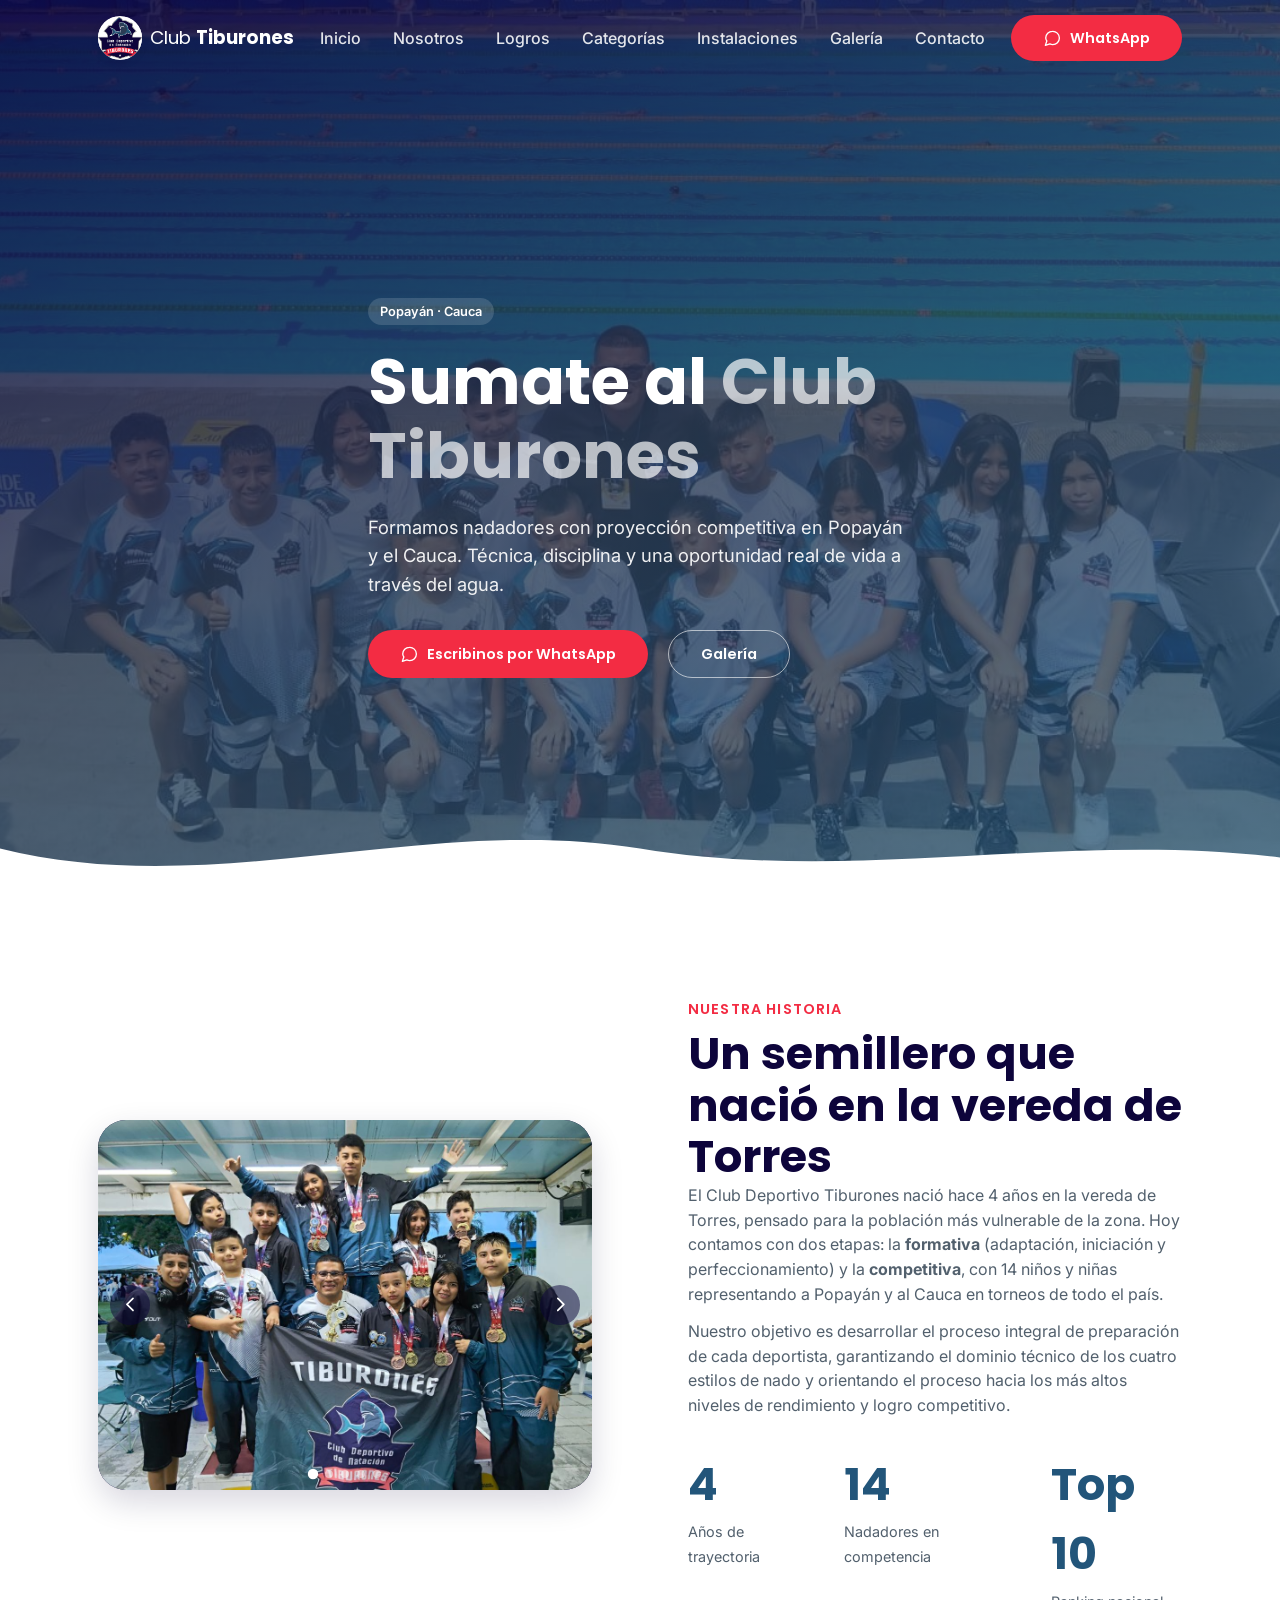
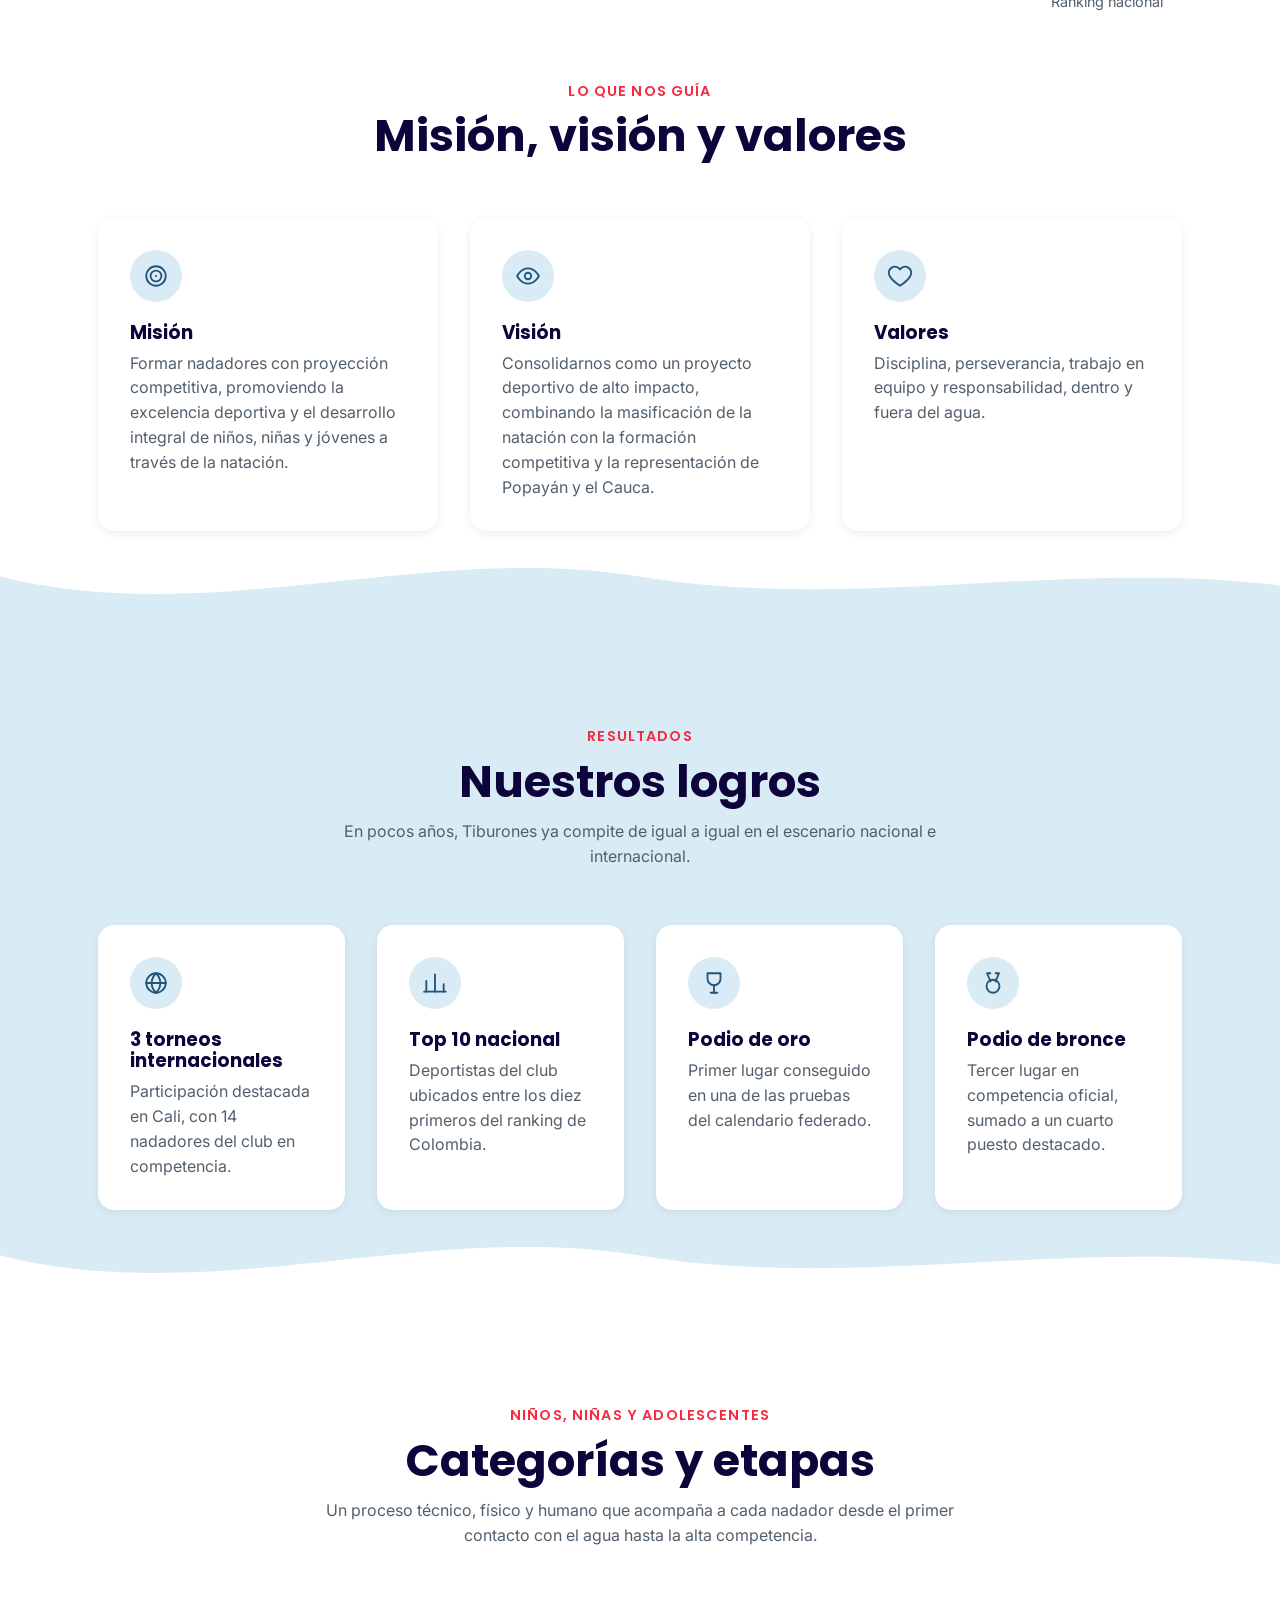
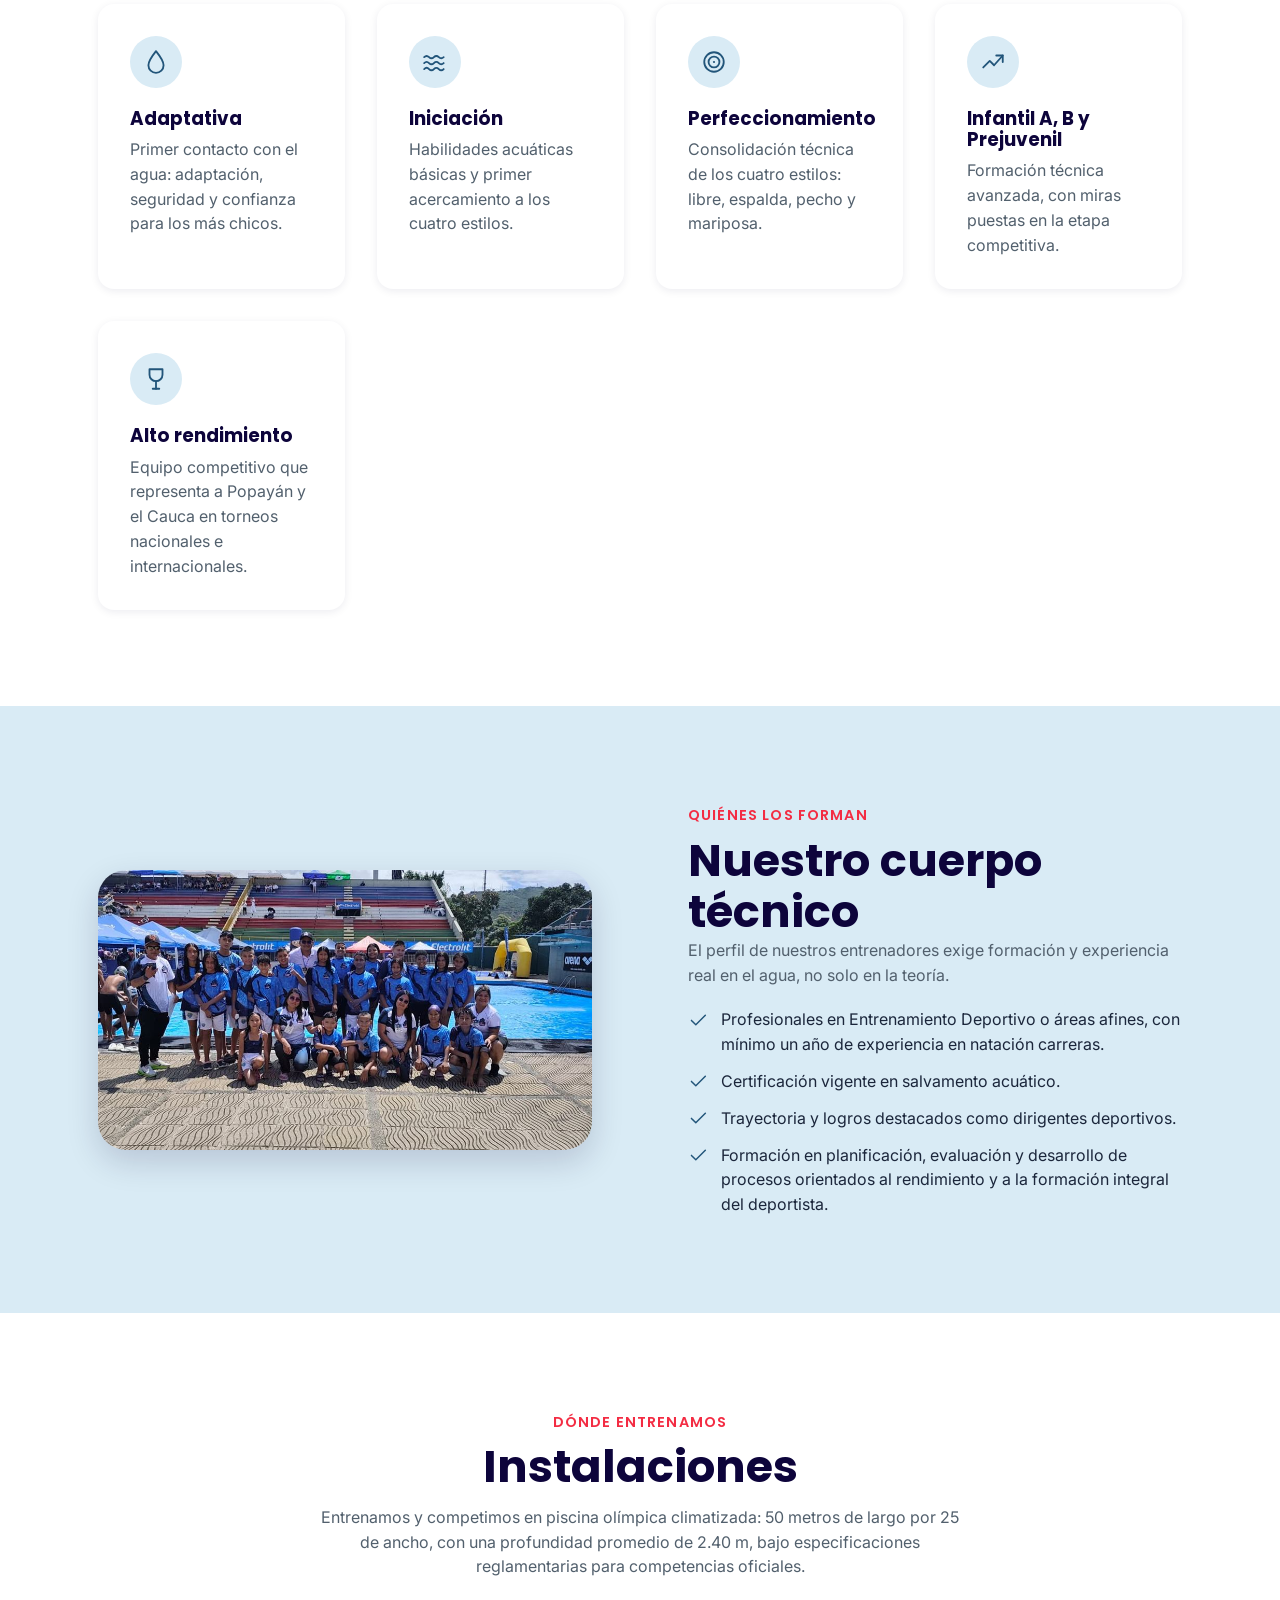
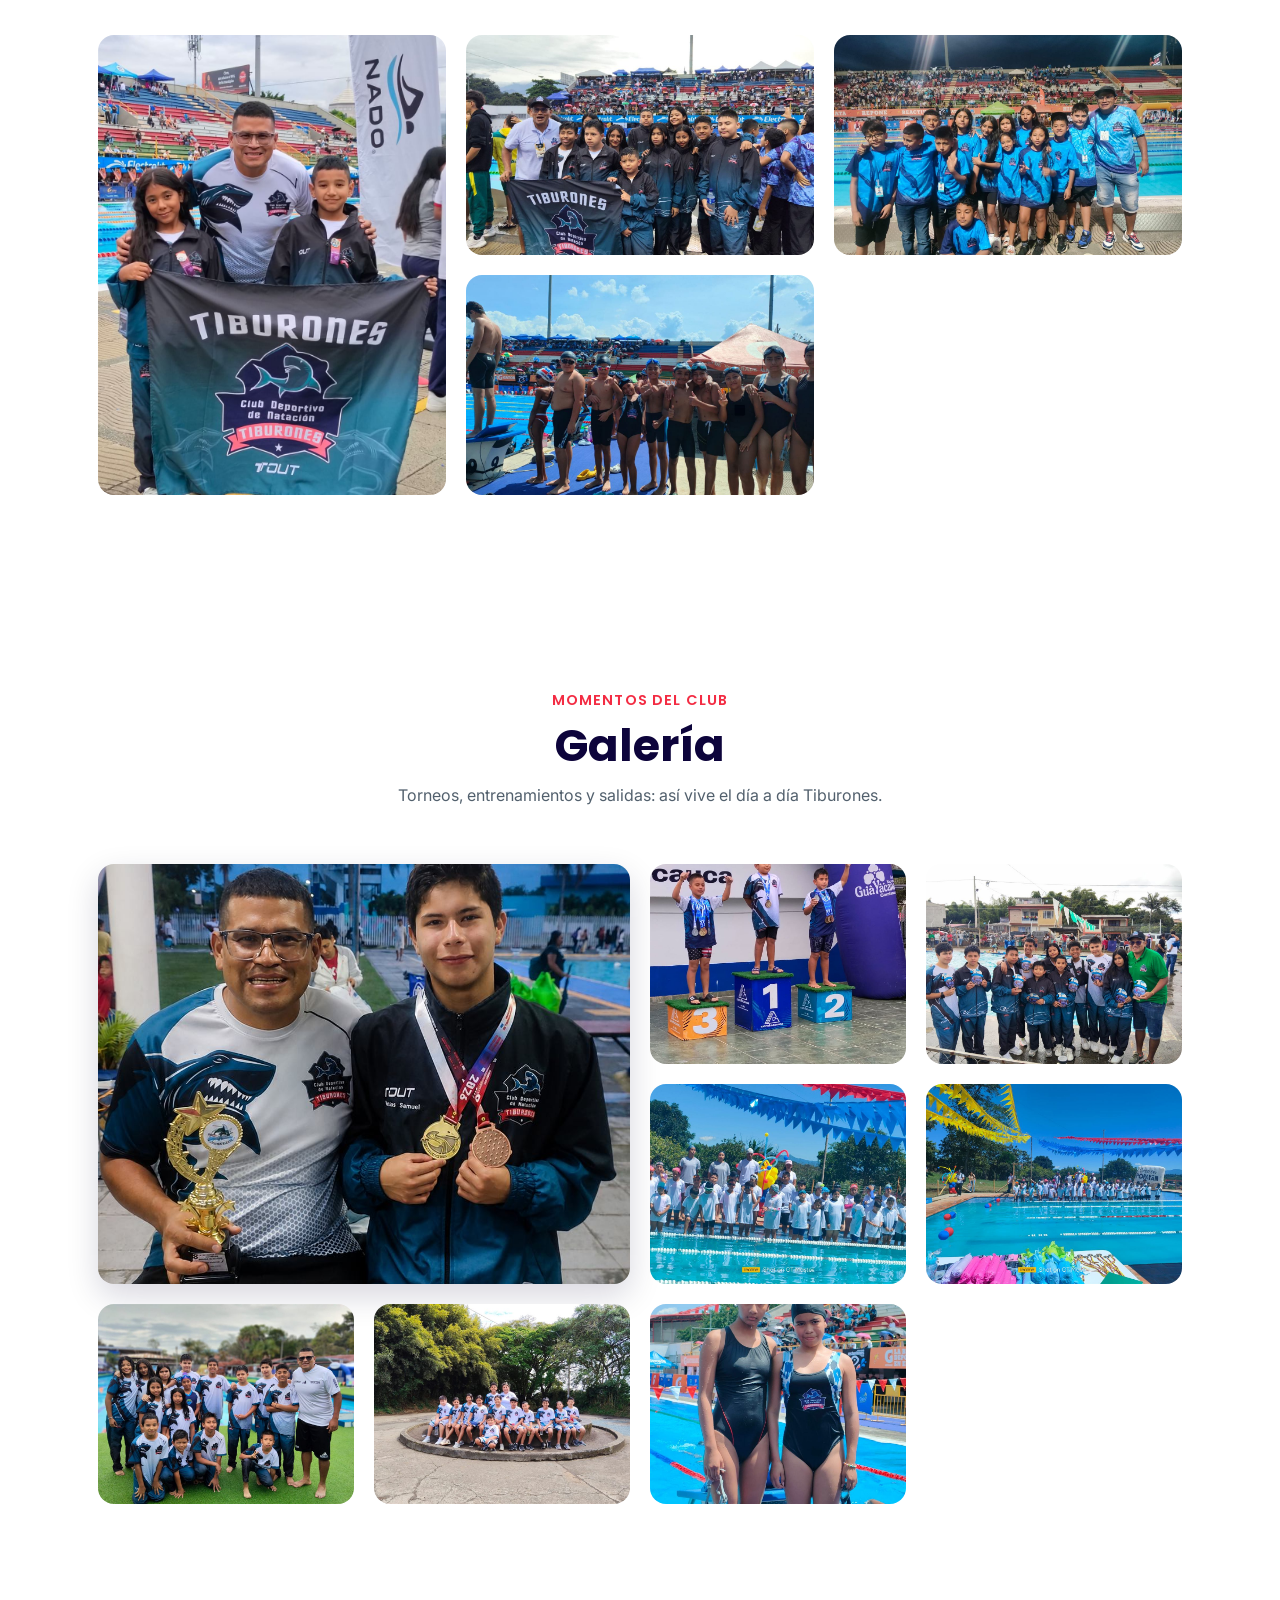
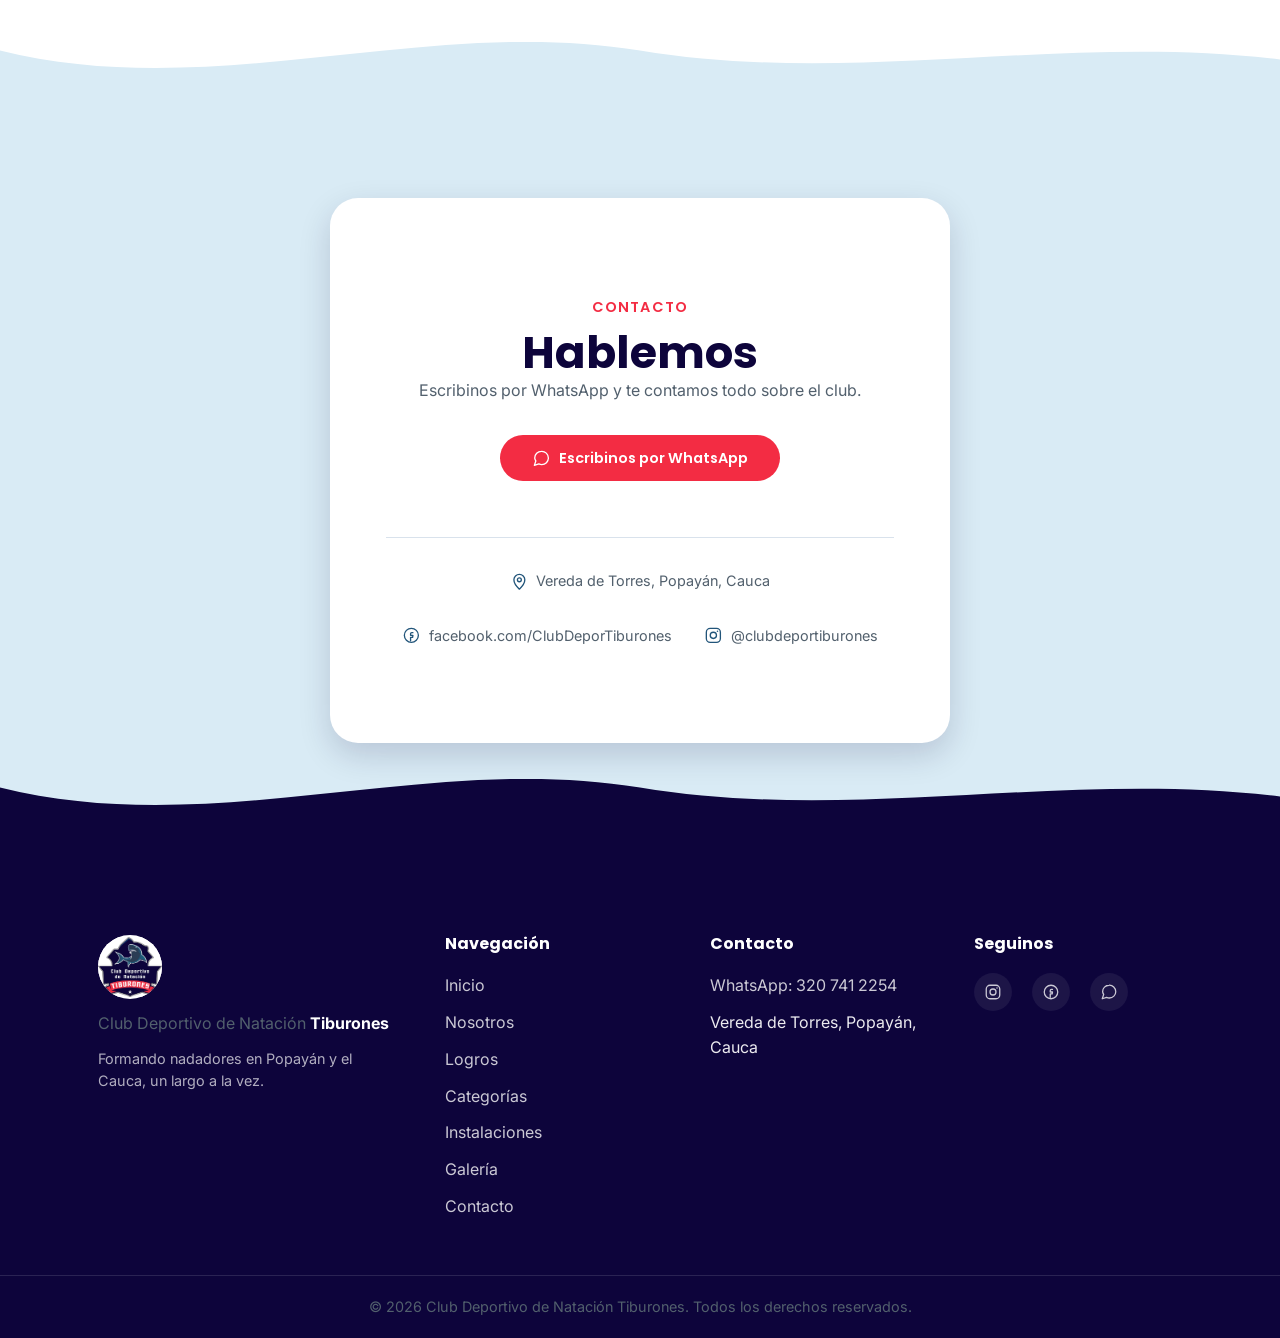
==== commit 6f767e75: "feat: pagina html/galeria.html con todas las fotos del club Crea una pagina dedicada (html/galeria.h" ====
--- a/index.html
+++ b/index.html
@@ -41,7 +41,7 @@
             <svg class="icon" viewBox="0 0 24 24" fill="none" stroke="currentColor" stroke-width="1.7" stroke-linecap="round" stroke-linejoin="round" aria-hidden="true"><path d="M21 11.5a8.5 8.5 0 0 1-8.5 8.5c-1.35 0-2.6-.32-3.7-.9L3 21l1.9-5.7A8.46 8.46 0 0 1 3.5 11.5 8.5 8.5 0 0 1 12 3a8.5 8.5 0 0 1 9 8.5Z"/></svg>
             Escribinos por WhatsApp
           </a>
-          <a href="#nosotros" class="btn btn--outline">Conocé el club</a>
+          <a href="html/galeria.html" class="btn btn--outline">Galería</a>
         </div>
       </div>
 
@@ -319,6 +319,10 @@
             <img src="assets/images/galeria-8.jpg" alt="Dos nadadoras del club listas para competir" loading="lazy">
           </div>
         </div>
+
+        <div class="text-center" data-reveal>
+          <a href="html/galeria.html" class="btn btn--brand photo-grid__cta">Ver galería completa</a>
+        </div>
       </div>
 
       <div class="section-wave__bottom wave-divider wave-divider--to-alt" aria-hidden="true">
--- a/css/sections.css
+++ b/css/sections.css
@@ -1,6 +1,41 @@
 /* ==========================================================================
    SECCIONES — estilos específicos de cada bloque de la página
    ========================================================================== */
+
+/* ---- Encabezado de página interna (ej: galeria.html) ---- */
+.page-header {
+  position: relative;
+  overflow: hidden;
+  padding-top: calc(var(--navbar-height) + var(--space-2xl));
+  padding-bottom: var(--space-2xl);
+  background: var(--gradient-ocean);
+  color: var(--color-white);
+  text-align: center;
+}
+
+.page-header h1 {
+  color: var(--color-white);
+  font-size: var(--fs-2xl);
+}
+
+.page-header p {
+  color: var(--color-on-dark);
+  max-width: 560px;
+  margin-inline: auto;
+  margin-top: var(--space-sm);
+}
+
+.page-header__back {
+  display: inline-block;
+  margin-top: var(--space-lg);
+  color: var(--color-on-dark-muted);
+  font-size: var(--fs-sm);
+  transition: color var(--transition-fast);
+}
+
+.page-header__back:hover {
+  color: var(--color-white);
+}
 
 /* ---- Hero ---- */
 .hero {
@@ -214,6 +249,10 @@
   grid-column: span 2;
   grid-row: span 2;
   box-shadow: var(--shadow-md);
+}
+
+.photo-grid__cta {
+  margin-top: var(--space-xl);
 }
 
 .photo-grid__item img {
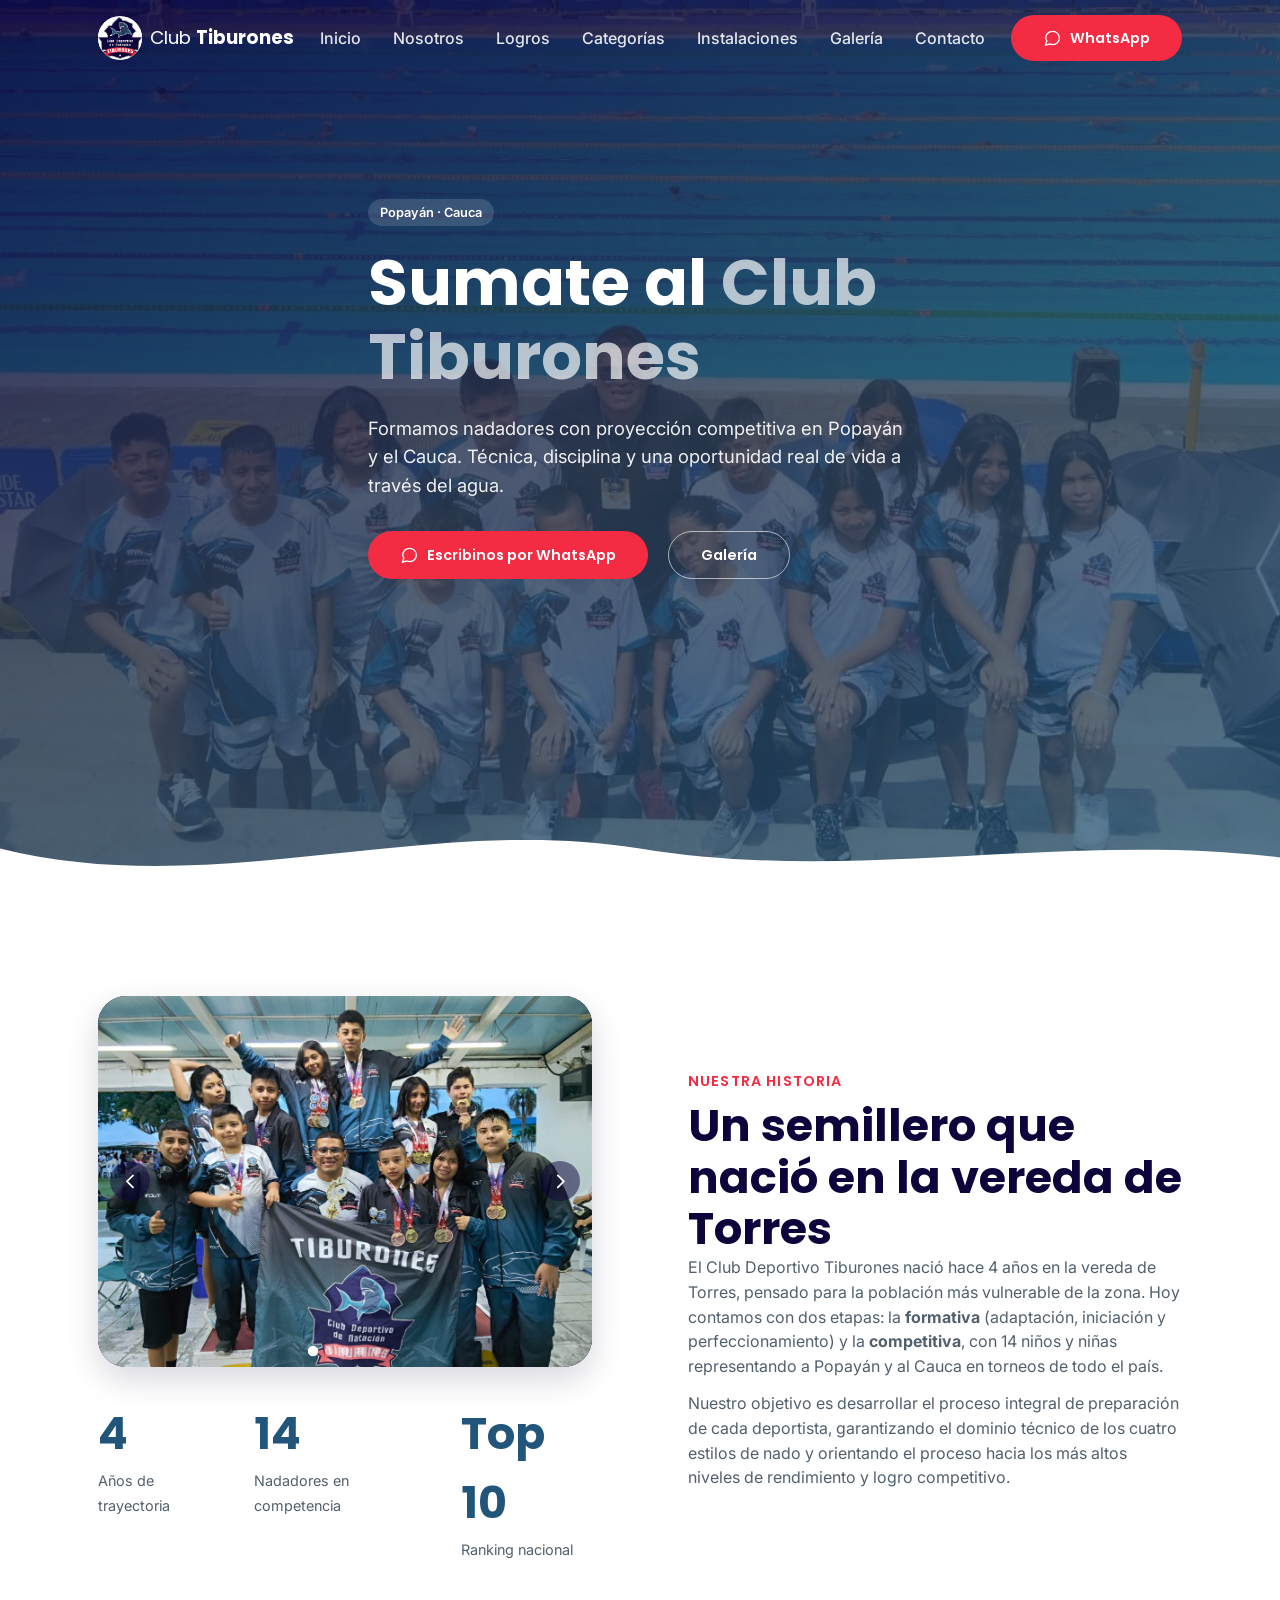
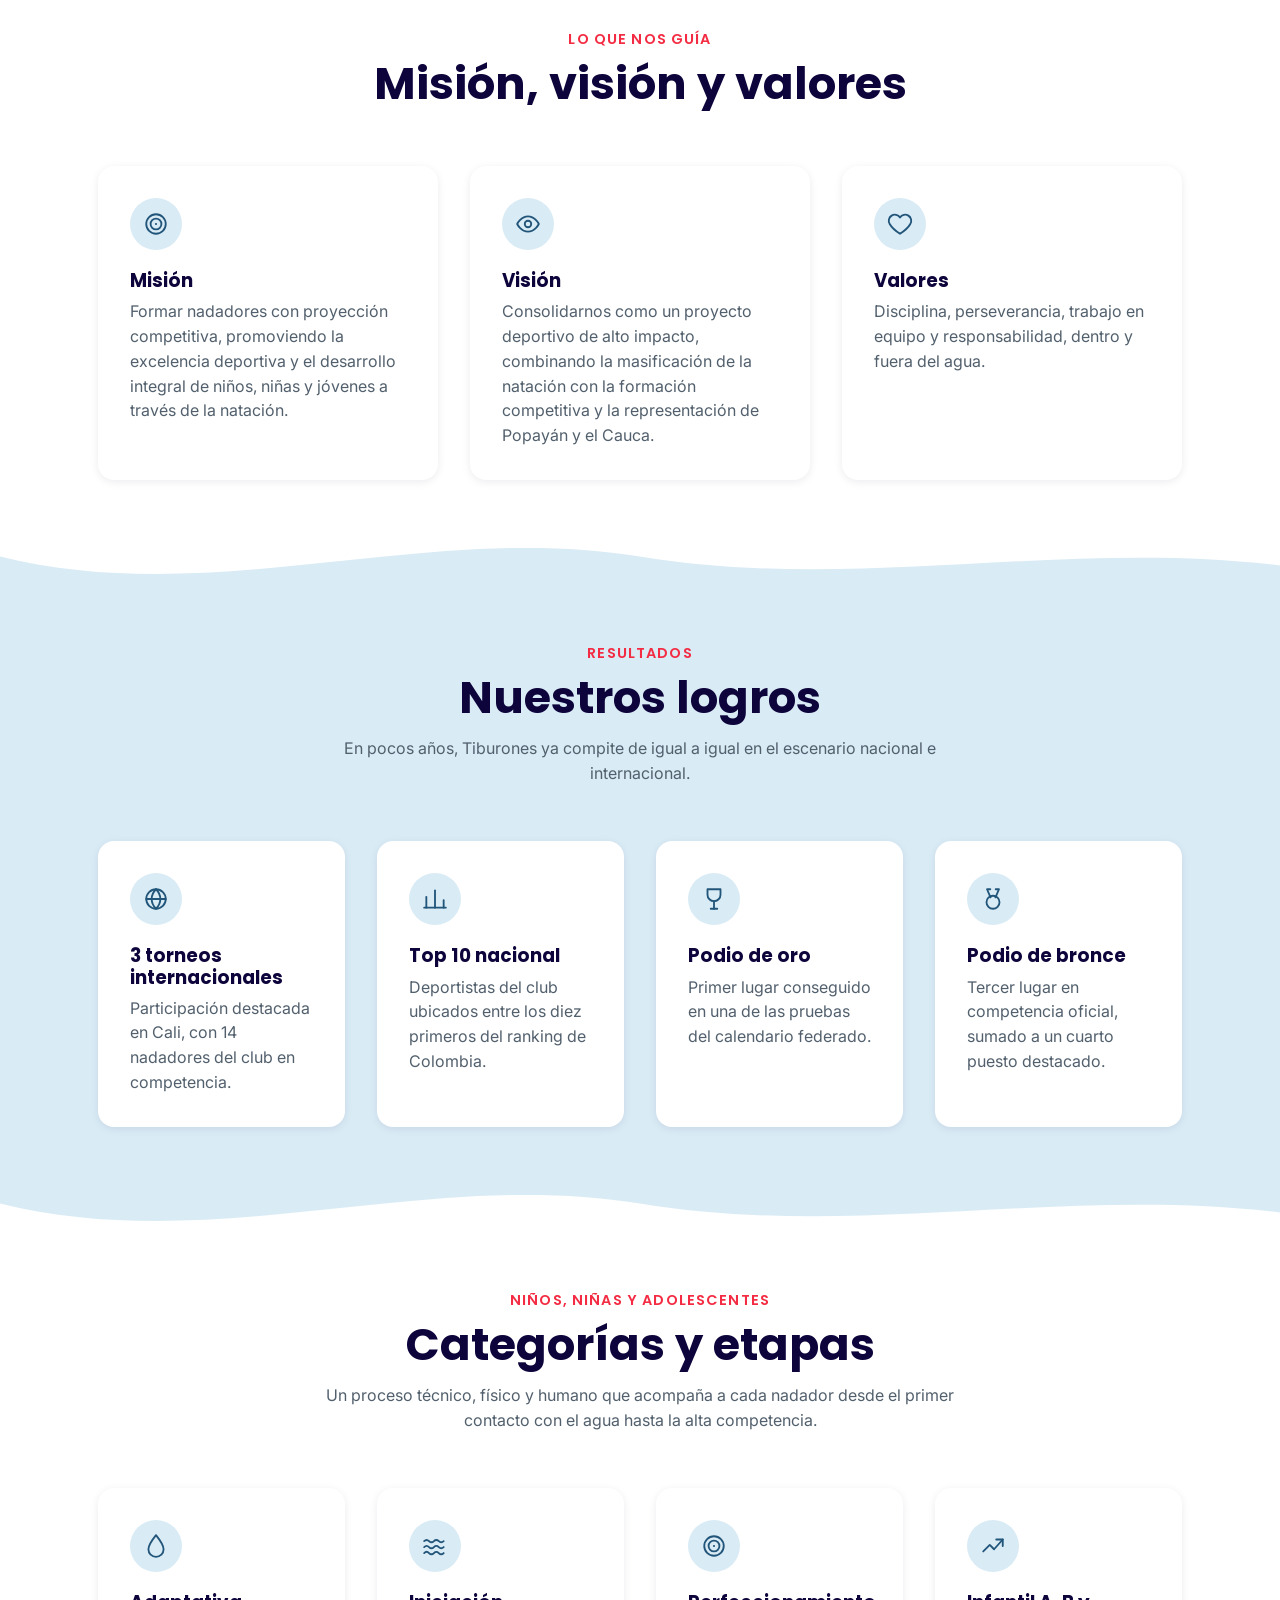
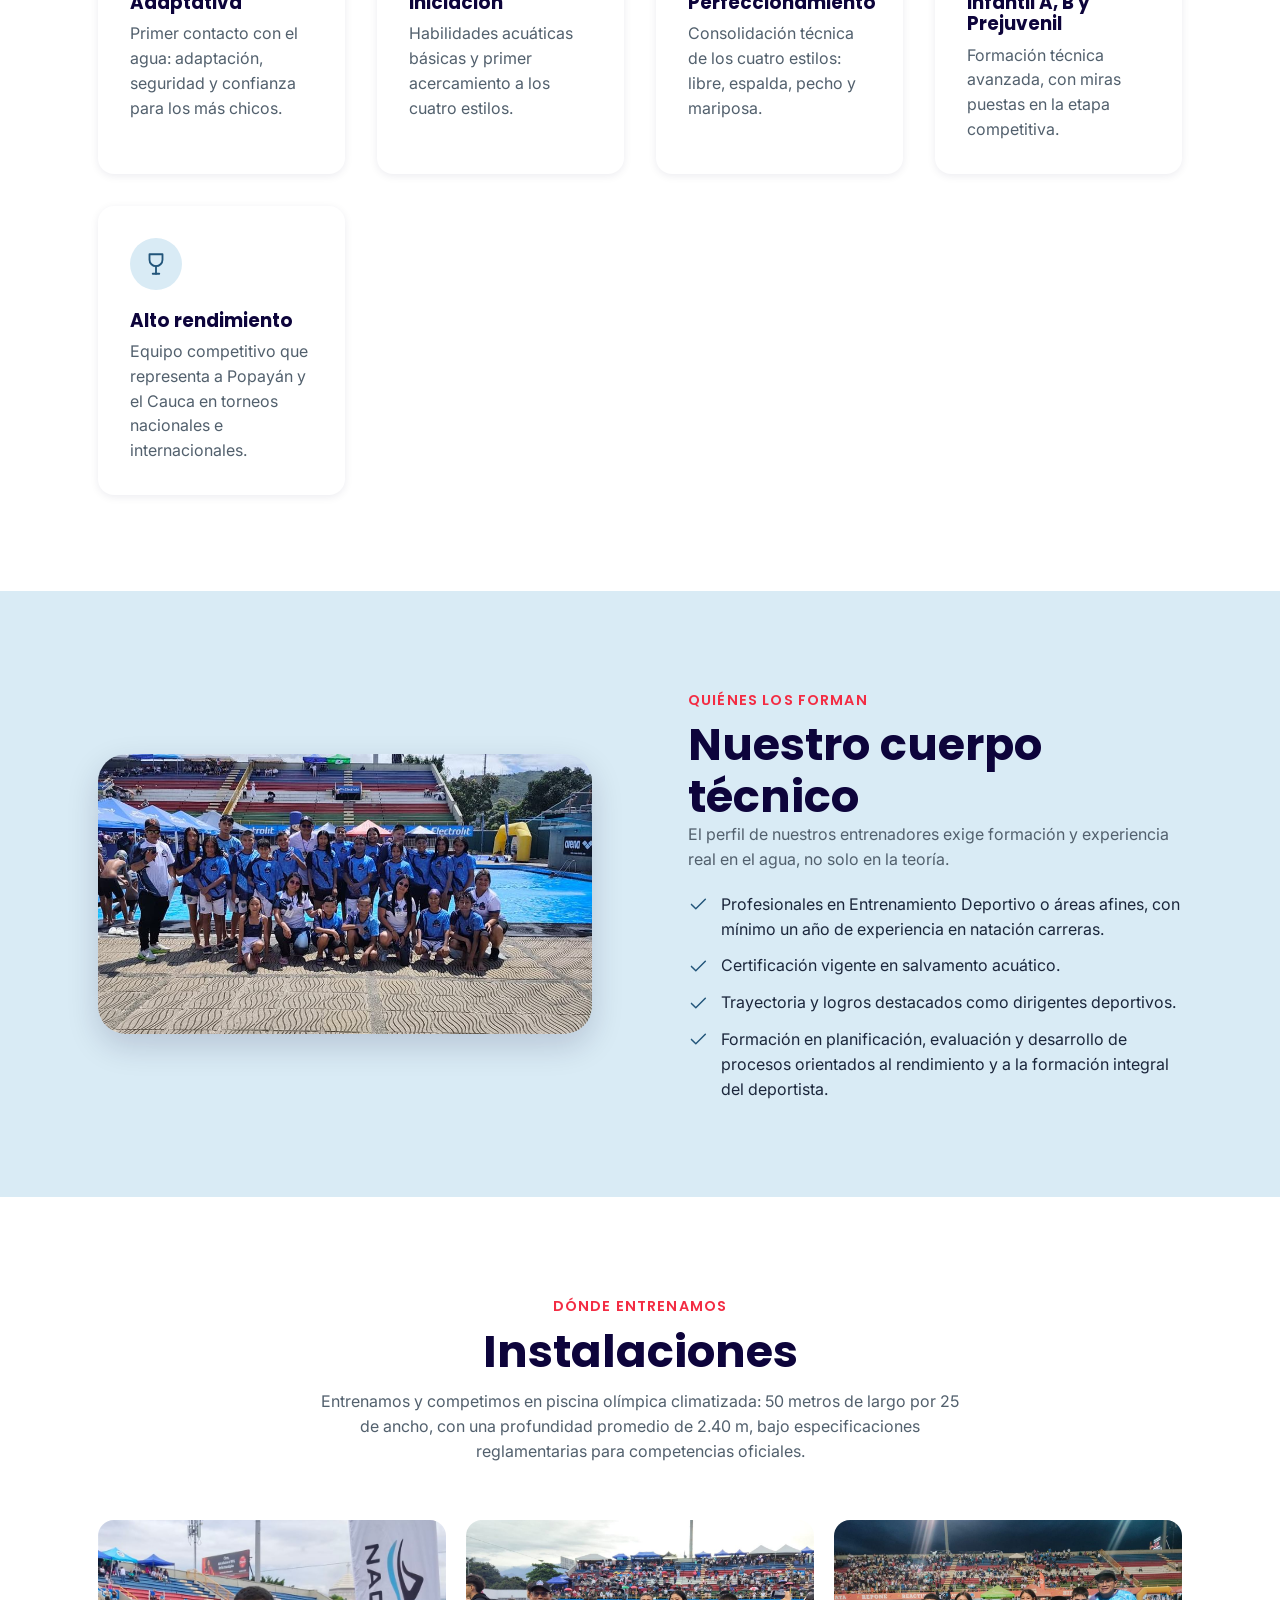
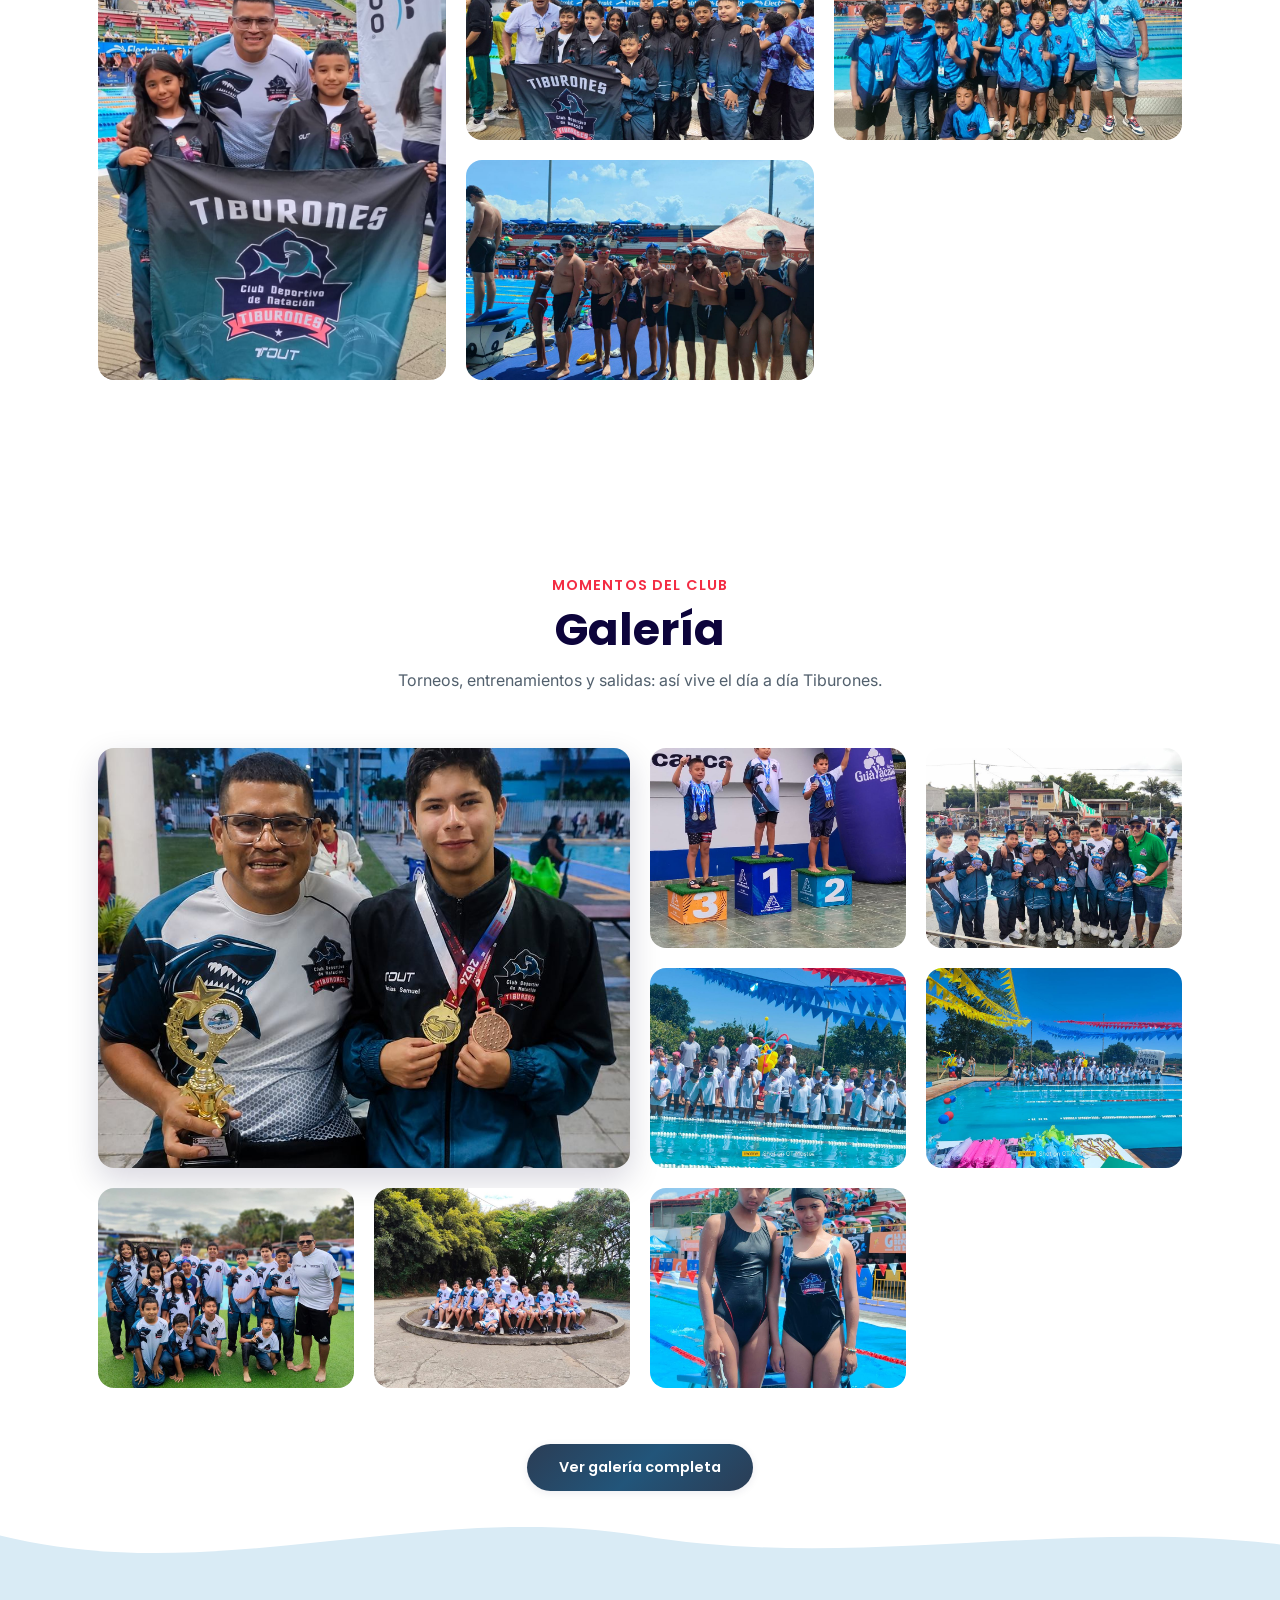
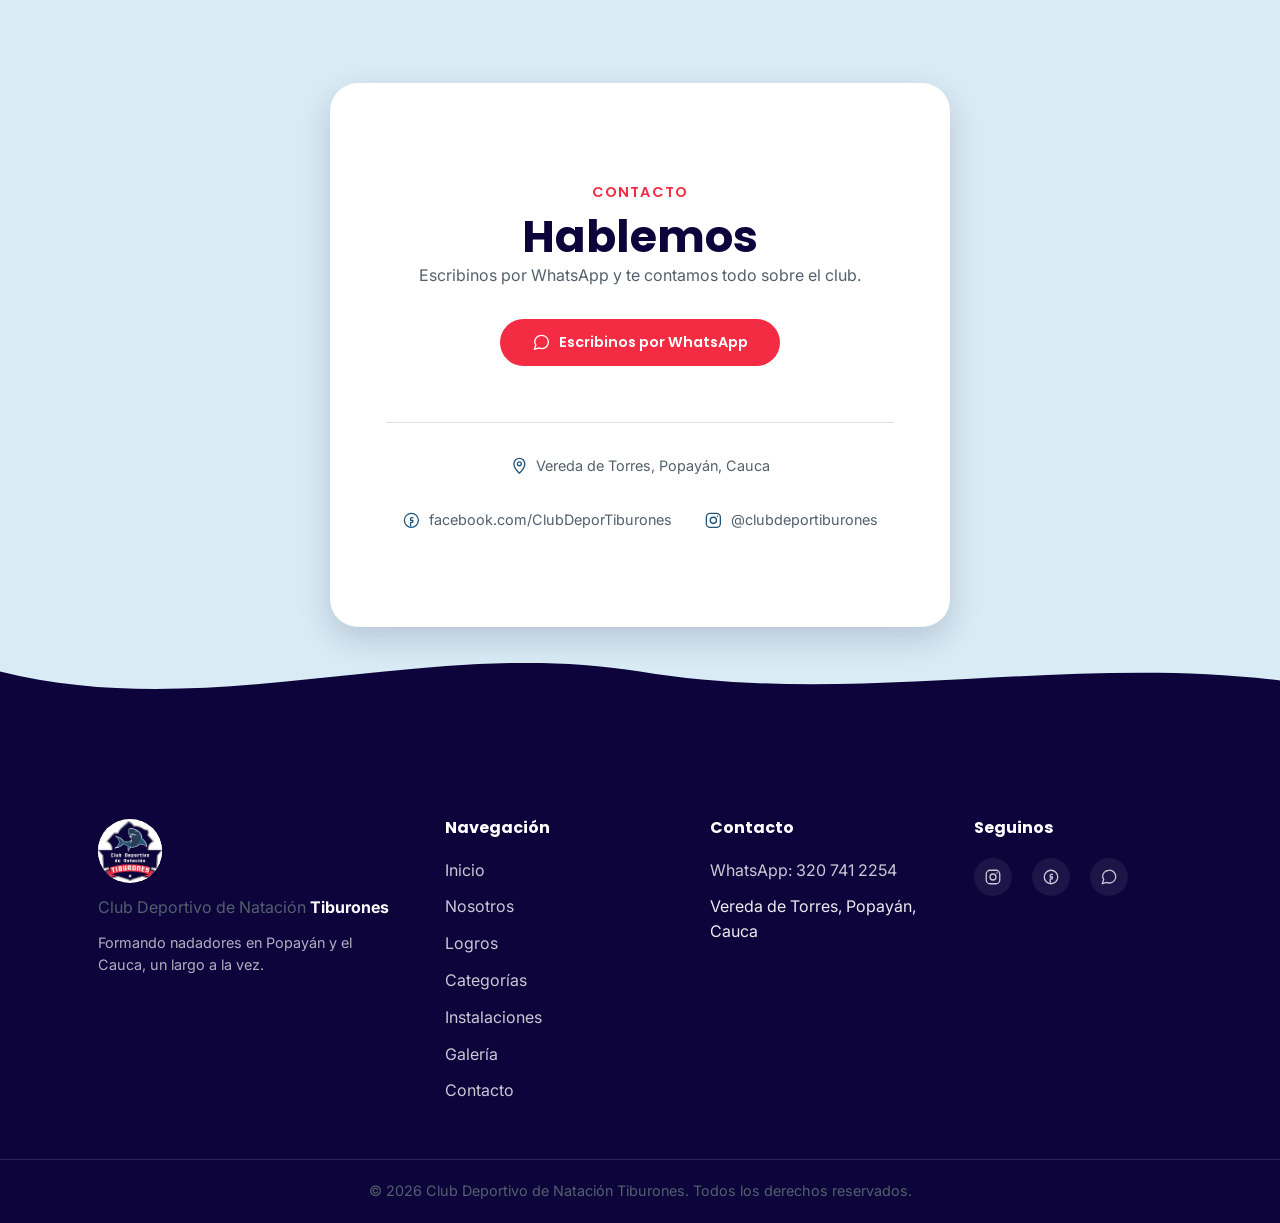
==== commit 6e69a30b: "fix: reordena stats bajo el carrusel y ajusta espaciados de secciones" ====
--- a/index.html
+++ b/index.html
@@ -72,6 +72,12 @@
             </button>
             <div class="carousel__dots" role="tablist" aria-label="Seleccionar foto"></div>
           </div>
+
+          <div class="about__stats">
+            <div class="about__stat"><strong>4</strong><span>Años de trayectoria</span></div>
+            <div class="about__stat"><strong>14</strong><span>Nadadores en competencia</span></div>
+            <div class="about__stat"><strong>Top 10</strong><span>Ranking nacional</span></div>
+          </div>
         </div>
 
         <div class="about__text" data-reveal>
@@ -79,18 +85,12 @@
           <h2>Un semillero que nació en la vereda de Torres</h2>
           <p>El Club Deportivo Tiburones nació hace 4 años en la vereda de Torres, pensado para la población más vulnerable de la zona. Hoy contamos con dos etapas: la <strong>formativa</strong> (adaptación, iniciación y perfeccionamiento) y la <strong>competitiva</strong>, con 14 niños y niñas representando a Popayán y al Cauca en torneos de todo el país.</p>
           <p>Nuestro objetivo es desarrollar el proceso integral de preparación de cada deportista, garantizando el dominio técnico de los cuatro estilos de nado y orientando el proceso hacia los más altos niveles de rendimiento y logro competitivo.</p>
-
-          <div class="about__stats">
-            <div class="about__stat"><strong>4</strong><span>Años de trayectoria</span></div>
-            <div class="about__stat"><strong>14</strong><span>Nadadores en competencia</span></div>
-            <div class="about__stat"><strong>Top 10</strong><span>Ranking nacional</span></div>
-          </div>
         </div>
       </div>
     </section>
 
     <!-- ================= MISIÓN / VISIÓN / VALORES ================= -->
-    <section id="mision-vision" class="section section--tight-top section-wave">
+    <section id="mision-vision" class="section section--tight-top section--roomy-bottom section-wave">
       <div class="container">
         <div class="section-heading" data-reveal>
           <span class="eyebrow">Lo que nos guía</span>
@@ -128,7 +128,7 @@
     </section>
 
     <!-- ================= LOGROS ================= -->
-    <section id="logros" class="section section--alt section-wave">
+    <section id="logros" class="section section--alt section--tight-top section--roomy-bottom section-wave">
       <div class="bubbles bubbles--dark" aria-hidden="true">
         <span></span><span></span><span></span><span></span><span></span><span></span>
       </div>
@@ -178,7 +178,7 @@
     </section>
 
     <!-- ================= CATEGORÍAS ================= -->
-    <section id="categorias" class="section">
+    <section id="categorias" class="section section--tight-top">
       <div class="container">
         <div class="section-heading" data-reveal>
           <span class="eyebrow">Niños, niñas y adolescentes</span>
--- a/css/base.css
+++ b/css/base.css
@@ -57,6 +57,11 @@
   padding-top: var(--space-lg);
 }
 
+/* Para dar más aire antes de una ola/transición de color */
+.section--roomy-bottom {
+  padding-bottom: calc(var(--space-2xl) + var(--space-lg));
+}
+
 .section-heading {
   max-width: 640px;
   margin-inline: auto;
--- a/css/sections.css
+++ b/css/sections.css
@@ -25,16 +25,8 @@
   margin-top: var(--space-sm);
 }
 
-.page-header__back {
-  display: inline-block;
+.page-header__cta {
   margin-top: var(--space-lg);
-  color: var(--color-on-dark-muted);
-  font-size: var(--fs-sm);
-  transition: color var(--transition-fast);
-}
-
-.page-header__back:hover {
-  color: var(--color-white);
 }
 
 /* ---- Hero ---- */
@@ -55,6 +47,7 @@
   position: relative;
   z-index: 1;
   max-width: 640px;
+  margin-bottom: clamp(8rem, 22vh, 16rem);
 }
 
 .hero .badge {
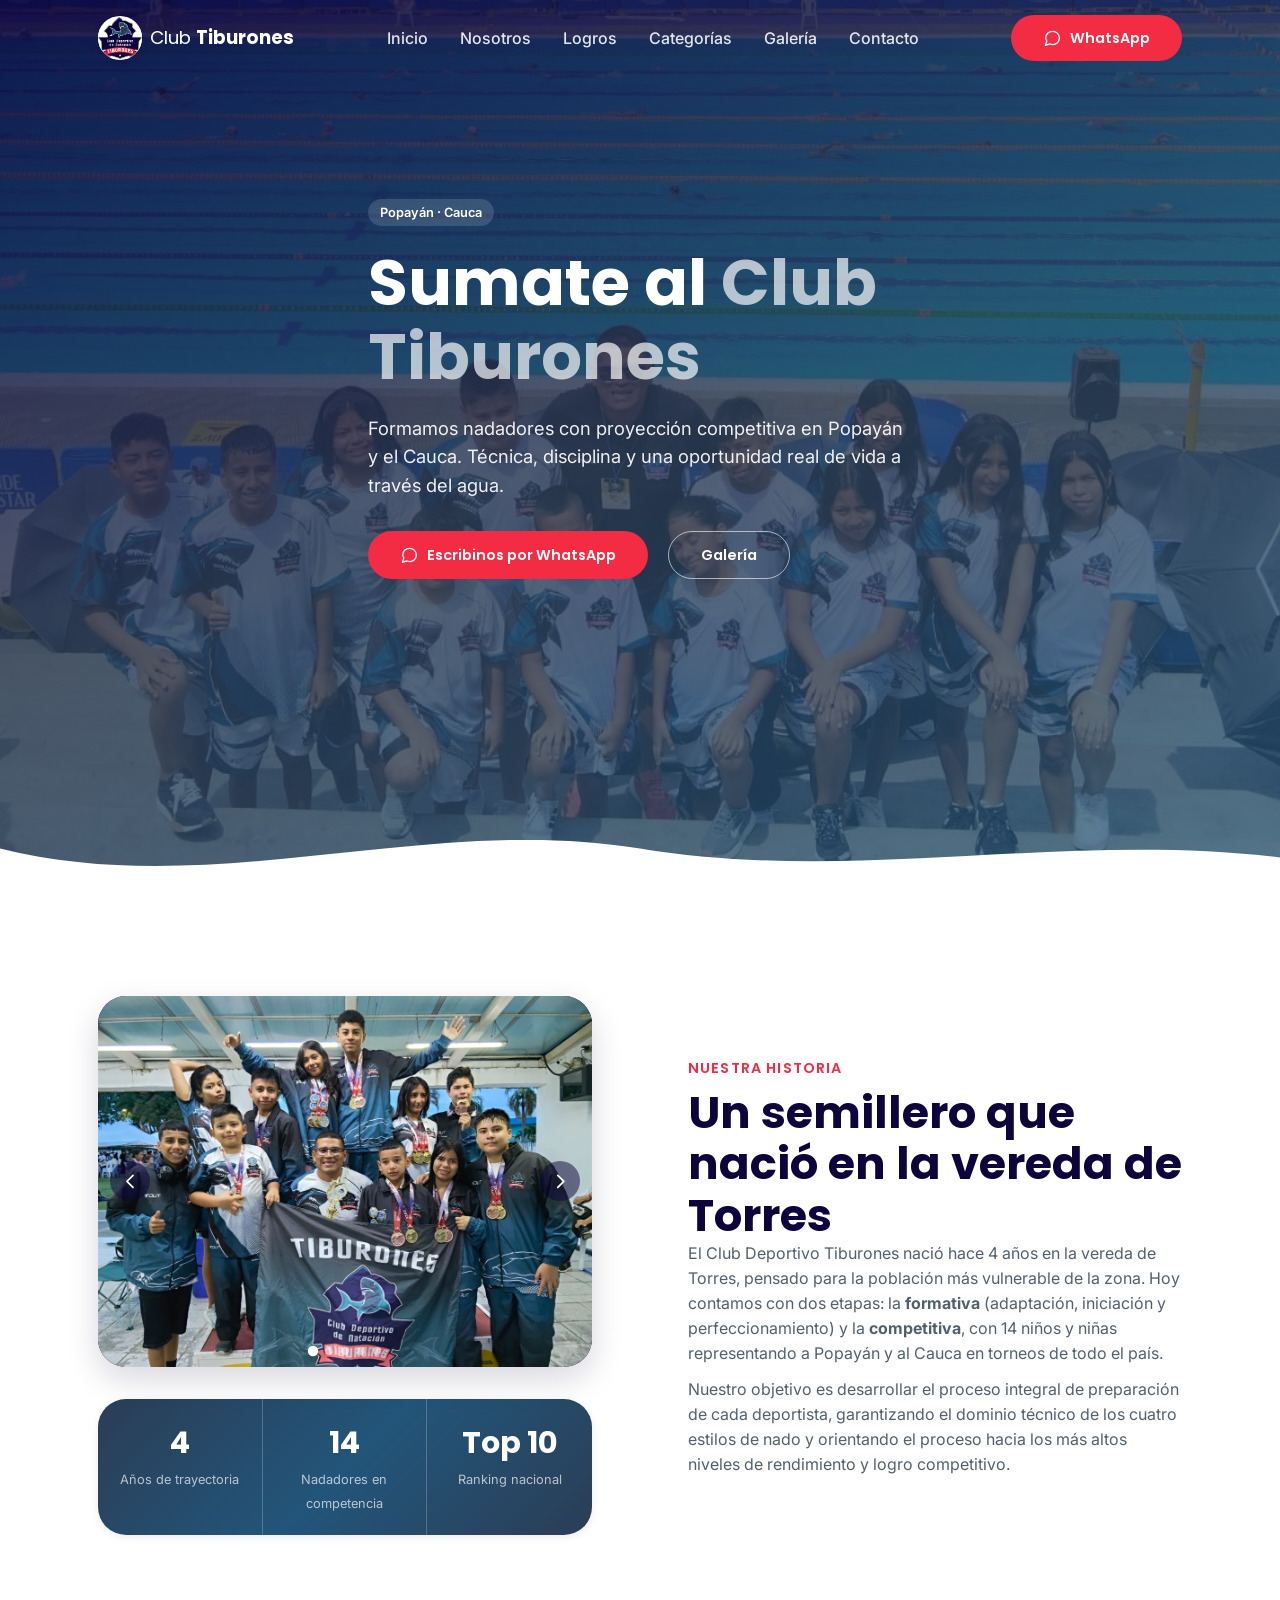
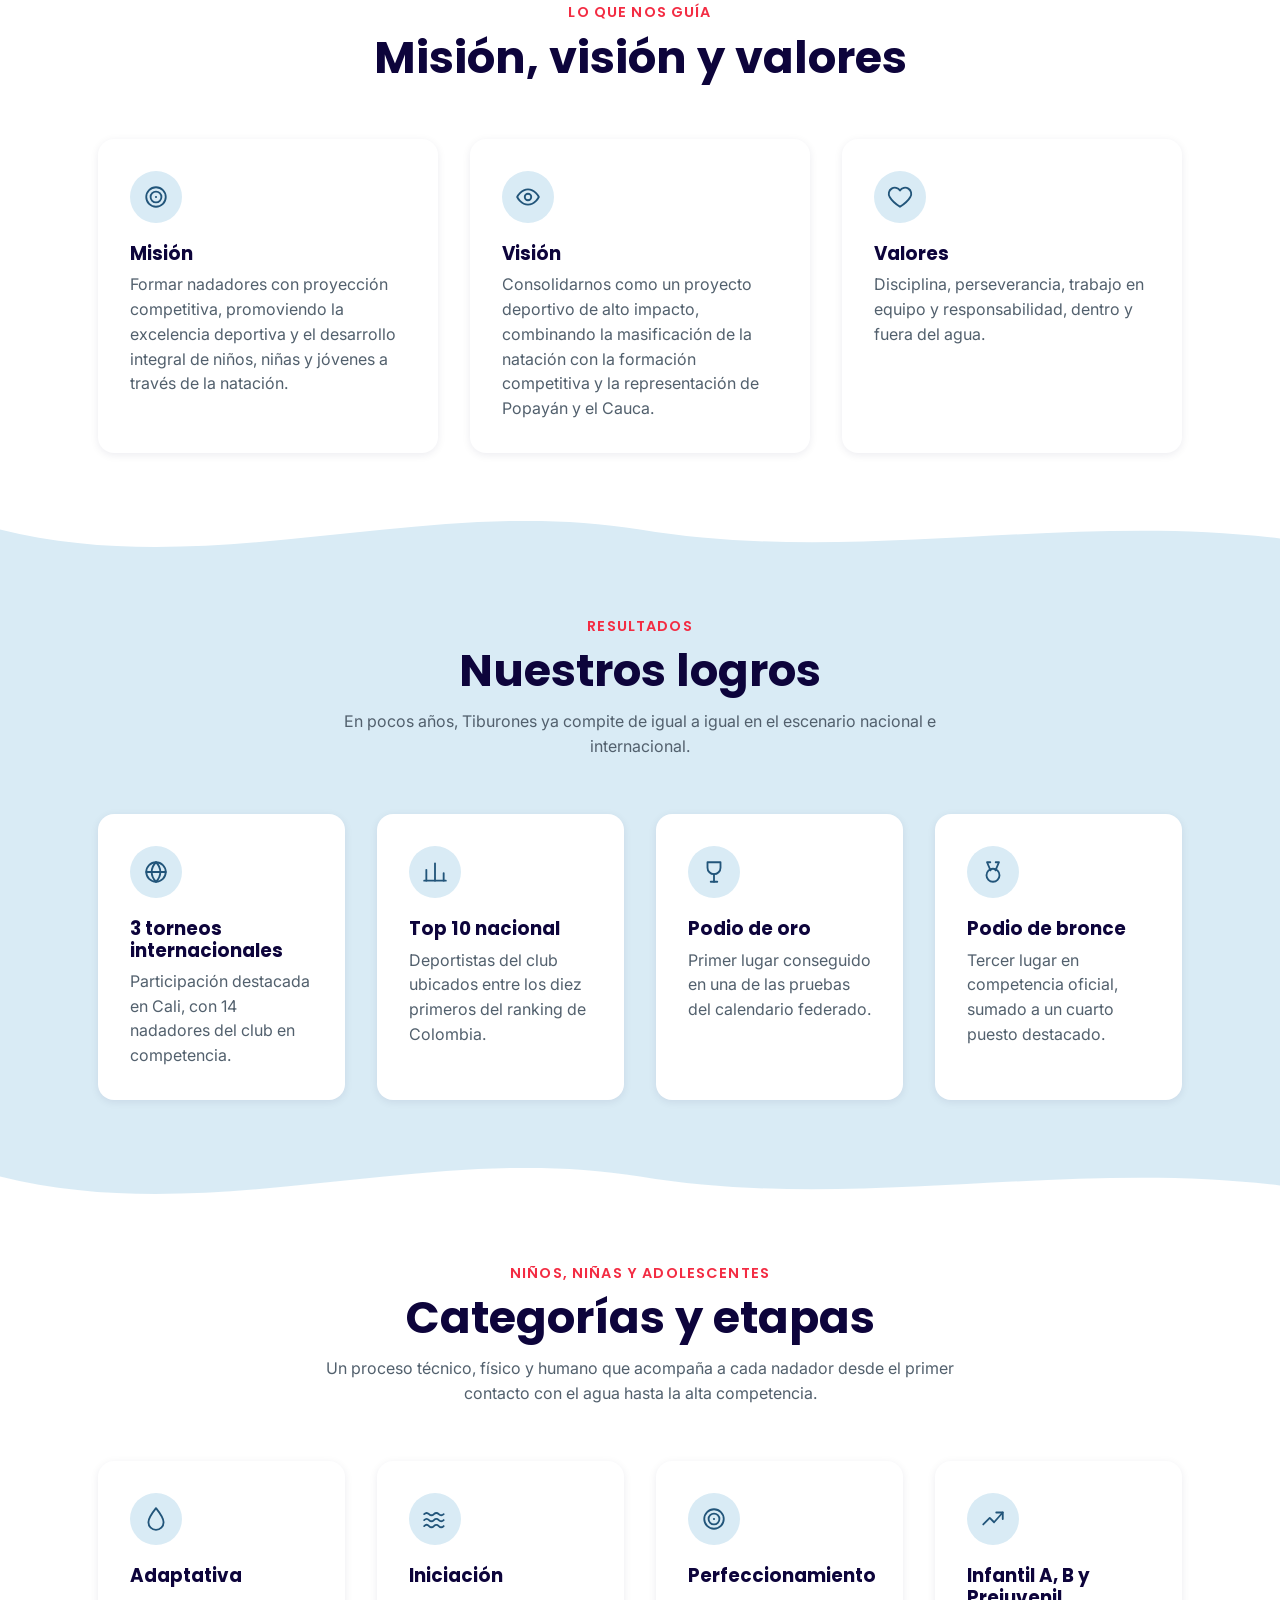
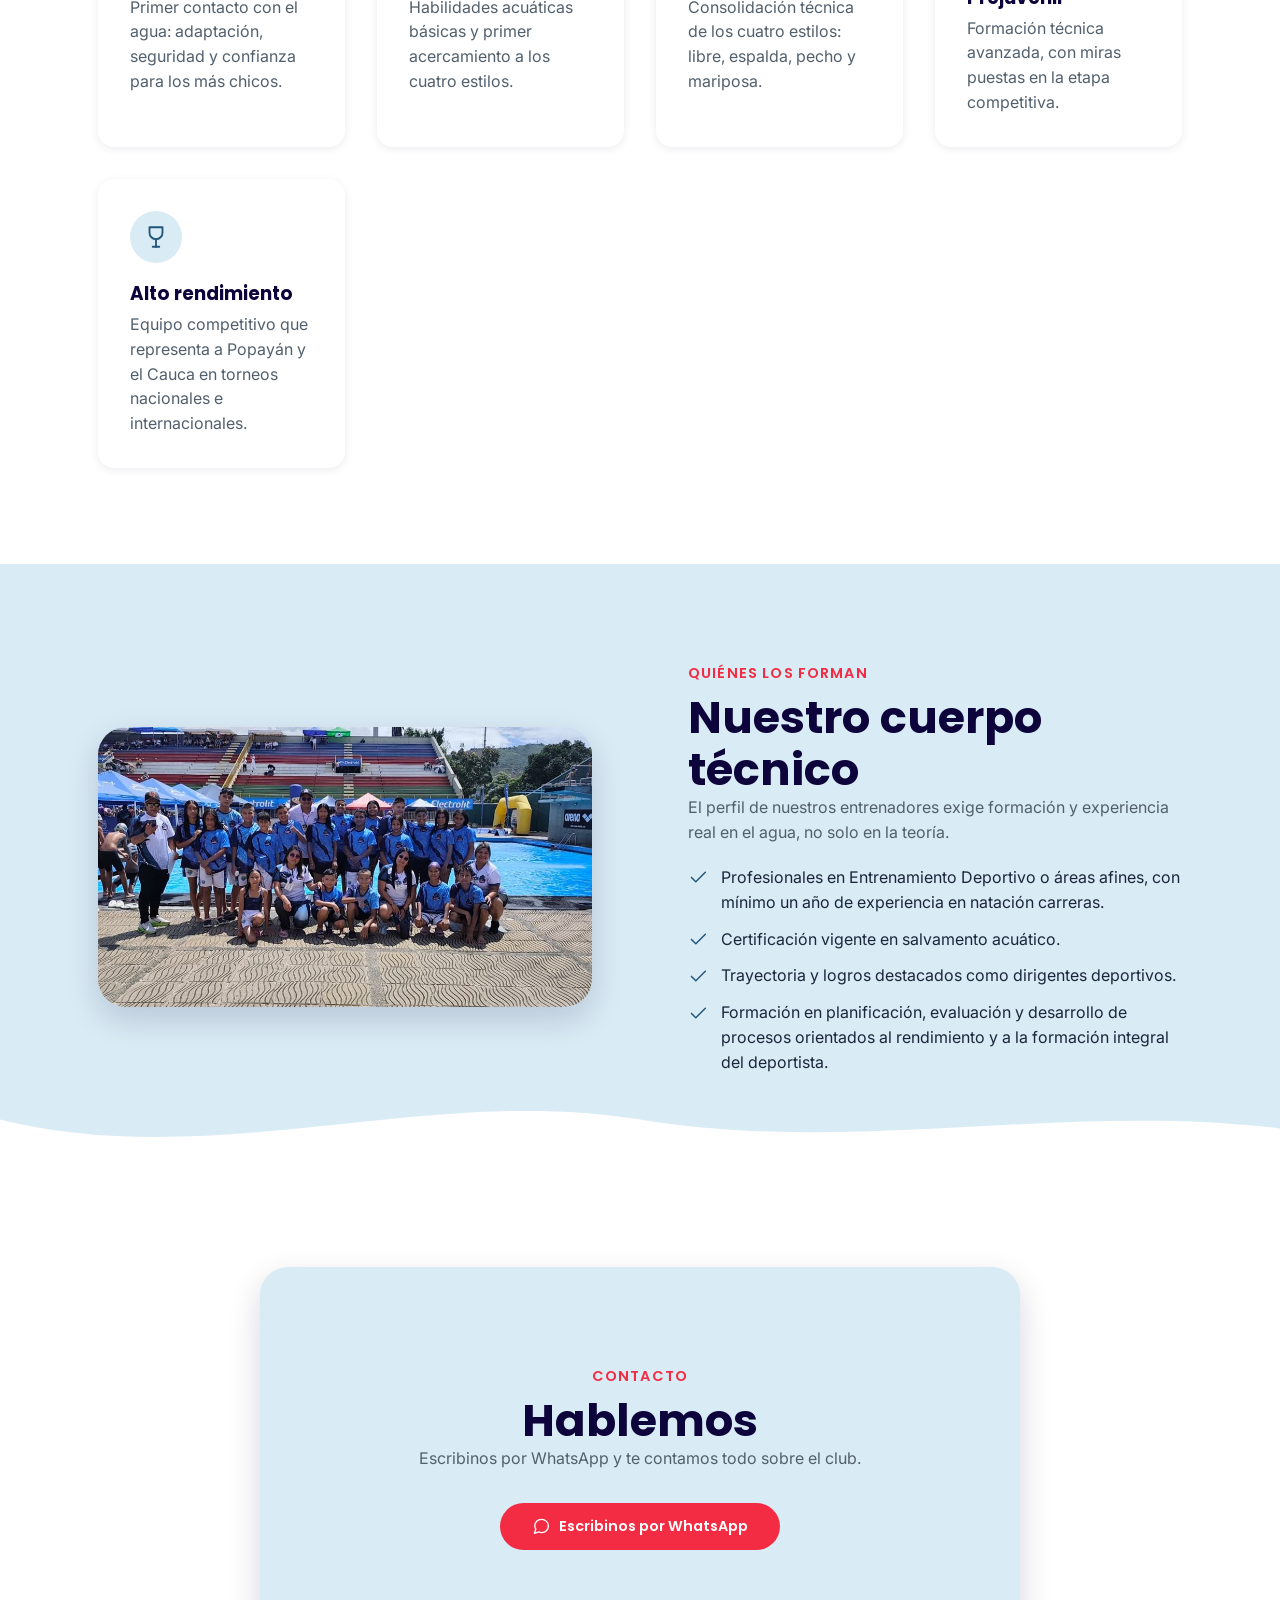
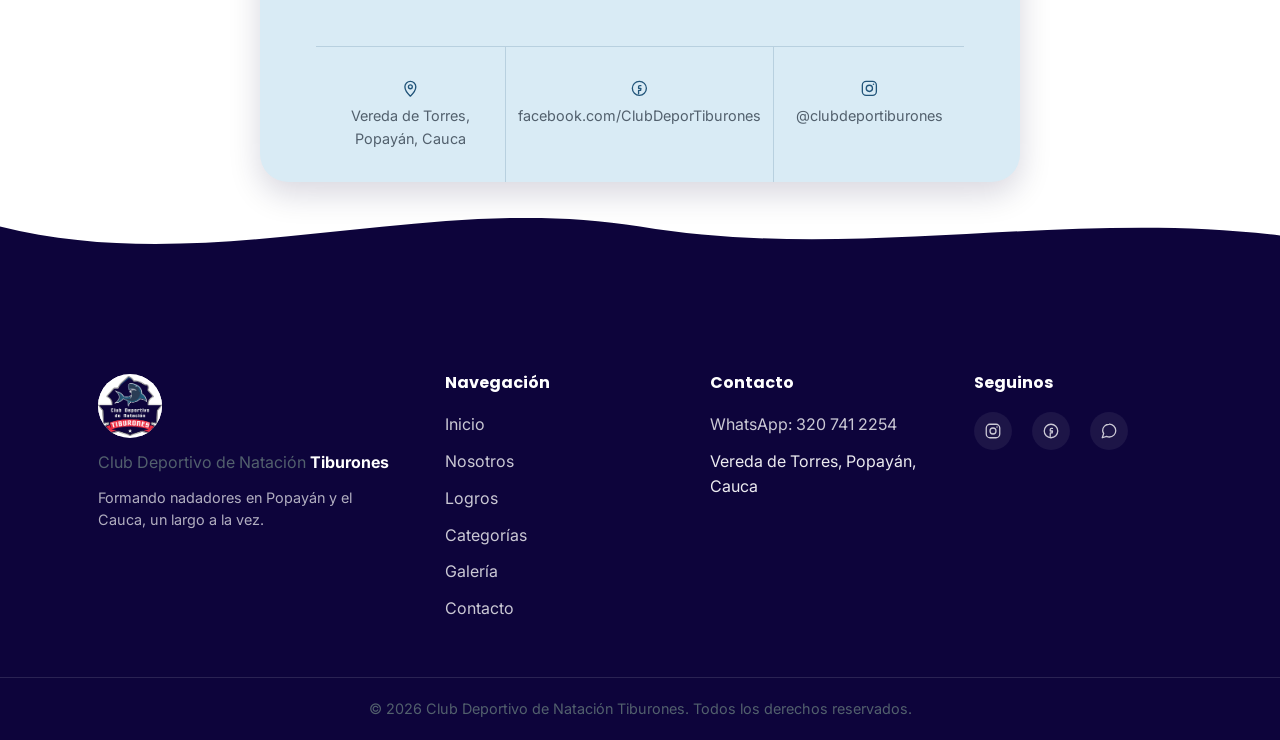
==== commit f690e5d2: "refactor: mueve Instalaciones y Galeria del index a galeria.html, rediseña tarjetas - La seccion Ins" ====
--- a/index.html
+++ b/index.html
@@ -227,7 +227,7 @@
     </section>
 
     <!-- ================= CUERPO TÉCNICO ================= -->
-    <section id="cuerpo-tecnico" class="section section--alt">
+    <section id="cuerpo-tecnico" class="section section--alt section-wave">
       <div class="container staff">
         <div class="staff__media" data-reveal>
           <img src="assets/images/coach-team.jpg" alt="Cuerpo técnico del club junto al equipo completo en la piscina" loading="lazy">
@@ -256,82 +256,14 @@
           </ul>
         </div>
       </div>
-    </section>
-
-    <!-- ================= INSTALACIONES ================= -->
-    <section id="instalaciones" class="section">
-      <div class="container">
-        <div class="section-heading" data-reveal>
-          <span class="eyebrow">Dónde entrenamos</span>
-          <h2>Instalaciones</h2>
-          <p>Entrenamos y competimos en piscina olímpica climatizada: 50 metros de largo por 25 de ancho, con una profundidad promedio de 2.40 m, bajo especificaciones reglamentarias para competencias oficiales.</p>
-        </div>
-
-        <div class="gallery">
-          <div class="gallery__item gallery__item--tall" data-reveal>
-            <img src="assets/images/gallery-4.jpg" alt="Nadador del club listo para entrenar junto a la piscina" loading="lazy">
-          </div>
-          <div class="gallery__item" data-reveal>
-            <img src="assets/images/gallery-1.jpg" alt="Equipo Tiburones sosteniendo la bandera del club en un torneo" loading="lazy">
-          </div>
-          <div class="gallery__item" data-reveal>
-            <img src="assets/images/gallery-2.jpg" alt="Nadadores del club listos para competir junto a la piscina" loading="lazy">
-          </div>
-          <div class="gallery__item" data-reveal>
-            <img src="assets/images/gallery-3.jpg" alt="Equipo del club en una salida junto a su entrenador" loading="lazy">
-          </div>
-        </div>
-      </div>
-    </section>
-
-    <!-- ================= GALERÍA ================= -->
-    <section id="galeria" class="section section-wave">
-      <div class="container">
-        <div class="section-heading" data-reveal>
-          <span class="eyebrow">Momentos del club</span>
-          <h2>Galería</h2>
-          <p>Torneos, entrenamientos y salidas: así vive el día a día Tiburones.</p>
-        </div>
-
-        <div class="photo-grid">
-          <div class="photo-grid__item photo-grid__item--featured" data-reveal>
-            <img src="assets/images/galeria-1.jpg" alt="Entrenador del club junto a un nadador con su trofeo y medallas" loading="lazy">
-          </div>
-          <div class="photo-grid__item" data-reveal>
-            <img src="assets/images/galeria-2.jpg" alt="Podio de una competencia con tres nadadores del club celebrando" loading="lazy">
-          </div>
-          <div class="photo-grid__item" data-reveal>
-            <img src="assets/images/galeria-3.jpg" alt="Equipo del club con sus medallas junto al entrenador, en un día de lluvia" loading="lazy">
-          </div>
-          <div class="photo-grid__item" data-reveal>
-            <img src="assets/images/galeria-4.jpg" alt="Grupo grande de nadadores del club en una jornada junto a la piscina" loading="lazy">
-          </div>
-          <div class="photo-grid__item" data-reveal>
-            <img src="assets/images/galeria-5.jpg" alt="Evento del club en la piscina con banderines y decoración" loading="lazy">
-          </div>
-          <div class="photo-grid__item" data-reveal>
-            <img src="assets/images/galeria-6.jpg" alt="Equipo completo del club junto a su entrenador" loading="lazy">
-          </div>
-          <div class="photo-grid__item" data-reveal>
-            <img src="assets/images/galeria-7.jpg" alt="Nadadores del club en una salida junto a una entrenadora" loading="lazy">
-          </div>
-          <div class="photo-grid__item" data-reveal>
-            <img src="assets/images/galeria-8.jpg" alt="Dos nadadoras del club listas para competir" loading="lazy">
-          </div>
-        </div>
-
-        <div class="text-center" data-reveal>
-          <a href="html/galeria.html" class="btn btn--brand photo-grid__cta">Ver galería completa</a>
-        </div>
-      </div>
-
-      <div class="section-wave__bottom wave-divider wave-divider--to-alt" aria-hidden="true">
+
+      <div class="section-wave__bottom wave-divider wave-divider--to-surface" aria-hidden="true">
         <svg viewBox="0 0 1440 100" preserveAspectRatio="none"><path d="M0,40 C240,100 480,0 720,40 C960,80 1200,20 1440,50 L1440,100 L0,100 Z"></path></svg>
       </div>
     </section>
 
     <!-- ================= CONTACTO ================= -->
-    <section id="contacto" class="section section--alt section-wave">
+    <section id="contacto" class="section section-wave">
       <div class="container">
         <div class="contact-card" data-reveal>
           <span class="eyebrow">Contacto</span>
--- a/css/variables.css
+++ b/css/variables.css
@@ -13,6 +13,9 @@
   --color-slate: #2b3d55;     /* azul grisáceo, base de botones */
   --color-red: #f32c43;       /* rojo de marca, acentos y CTA */
   --color-sky: #2993e0;       /* azul claro, hover de botones */
+
+  /* Versión "r, g, b" del azul de marca, para armar rgba() (bordes/divisores translúcidos) */
+  --color-blue-rgb: 34, 85, 122;
 
   --color-white: #ffffff;
   --color-black: #001219;
--- a/css/sections.css
+++ b/css/sections.css
@@ -99,21 +99,35 @@
 }
 
 .about__stats {
-  display: flex;
-  gap: var(--space-lg);
+  display: grid;
+  grid-template-columns: repeat(3, 1fr);
   margin-top: var(--space-lg);
+  background: var(--gradient-btn);
+  border-radius: var(--radius-lg);
+  box-shadow: var(--shadow-sm);
+  overflow: hidden;
+}
+
+.about__stat {
+  padding: var(--space-md) var(--space-sm);
+  text-align: center;
+  border-right: 1px solid rgba(255, 255, 255, 0.22);
+}
+
+.about__stat:last-child {
+  border-right: none;
 }
 
 .about__stat strong {
   display: block;
   font-family: var(--font-heading);
-  font-size: var(--fs-xl);
-  color: var(--color-brand);
+  font-size: var(--fs-lg);
+  color: var(--color-white);
 }
 
 .about__stat span {
-  color: var(--color-text-muted);
-  font-size: var(--fs-sm);
+  color: var(--color-on-dark-muted);
+  font-size: var(--fs-xs);
 }
 
 .about__text p + p {
@@ -244,10 +258,6 @@
   box-shadow: var(--shadow-md);
 }
 
-.photo-grid__cta {
-  margin-top: var(--space-xl);
-}
-
 .photo-grid__item img {
   width: 100%;
   height: 100%;
@@ -261,13 +271,14 @@
 
 /* ---- Contacto ---- */
 .contact-card {
-  max-width: 620px;
+  max-width: 760px;
   margin-inline: auto;
   text-align: center;
-  background: var(--color-surface);
+  background: var(--color-bg-alt);
   border-radius: var(--radius-lg);
   box-shadow: var(--shadow-md);
-  padding: var(--space-2xl) var(--space-xl);
+  padding: var(--space-2xl) var(--space-xl) 0;
+  overflow: hidden;
 }
 
 .contact-card__cta {
@@ -275,21 +286,25 @@
 }
 
 .contact-card__list {
-  margin-top: var(--space-xl);
-  padding-top: var(--space-lg);
-  border-top: 1px solid var(--color-border);
-  display: flex;
-  flex-wrap: wrap;
-  justify-content: center;
-  gap: var(--space-lg);
+  margin-top: var(--space-2xl);
+  display: grid;
+  grid-template-columns: repeat(3, 1fr);
+  border-top: 1px solid rgba(var(--color-blue-rgb), 0.18);
 }
 
 .contact-card__list li {
   display: flex;
+  flex-direction: column;
   align-items: center;
   gap: var(--space-xs);
+  padding: var(--space-lg) var(--space-sm);
   font-size: var(--fs-sm);
   color: var(--color-text-muted);
+  border-right: 1px solid rgba(var(--color-blue-rgb), 0.18);
+}
+
+.contact-card__list li:last-child {
+  border-right: none;
 }
 
 .contact-card__list .icon {
@@ -304,7 +319,20 @@
   }
 
   .contact-card {
-    padding: var(--space-xl) var(--space-lg);
+    padding: var(--space-xl) var(--space-lg) 0;
+  }
+
+  .contact-card__list {
+    grid-template-columns: 1fr;
+  }
+
+  .contact-card__list li {
+    border-right: none;
+    border-bottom: 1px solid rgba(var(--color-blue-rgb), 0.18);
+  }
+
+  .contact-card__list li:last-child {
+    border-bottom: none;
   }
 
   .gallery {
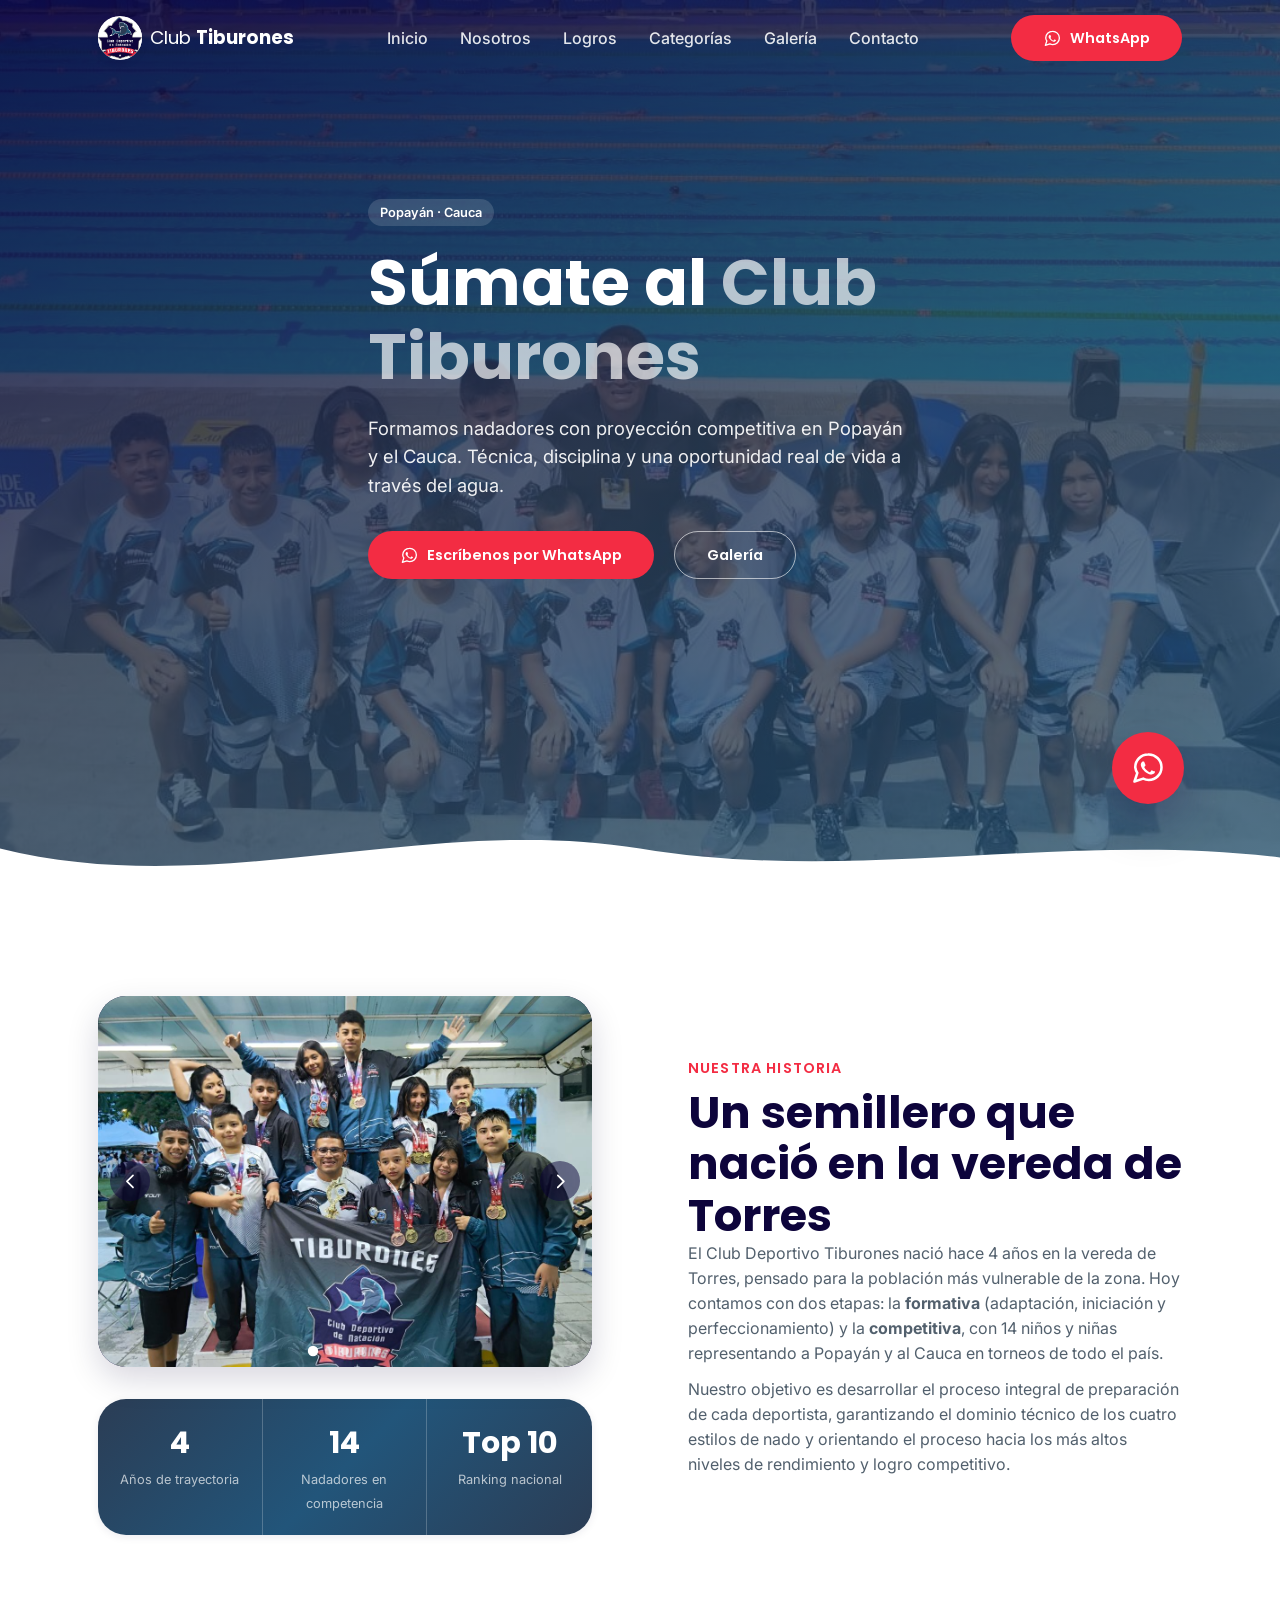
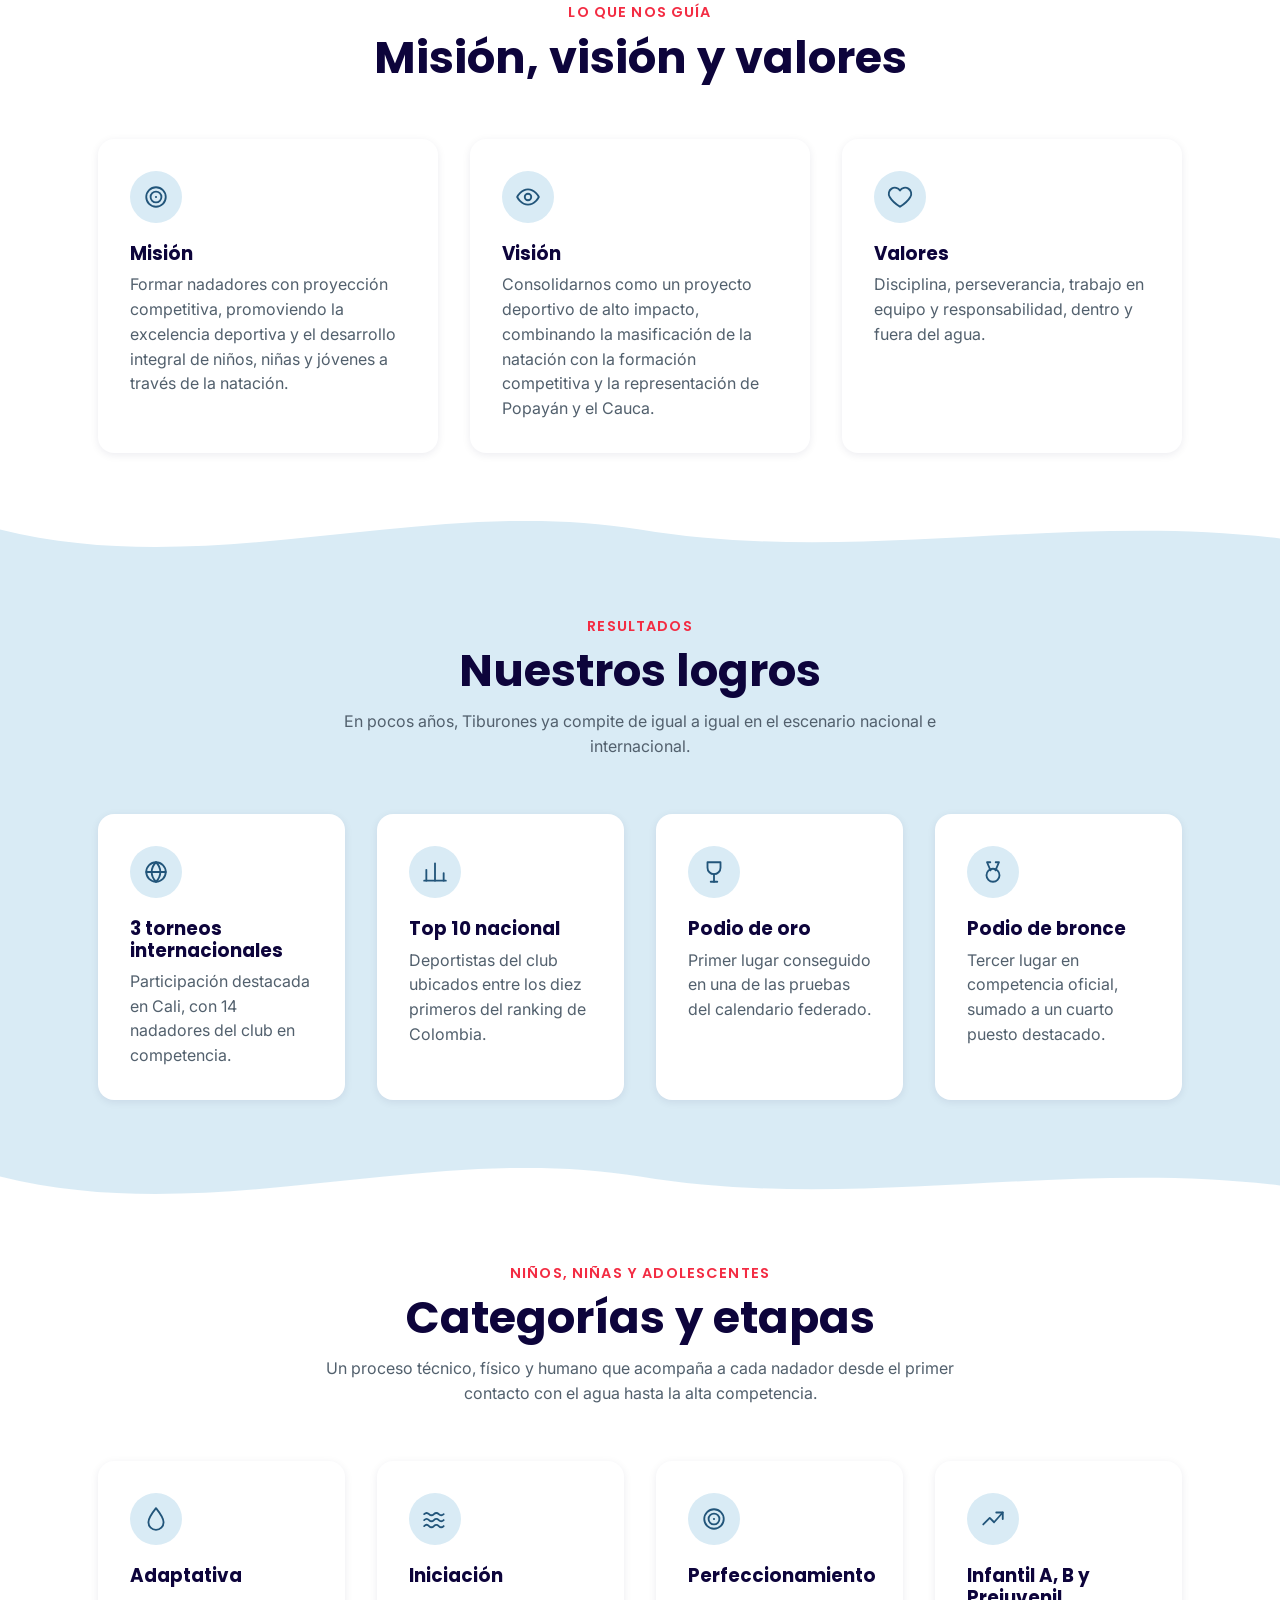
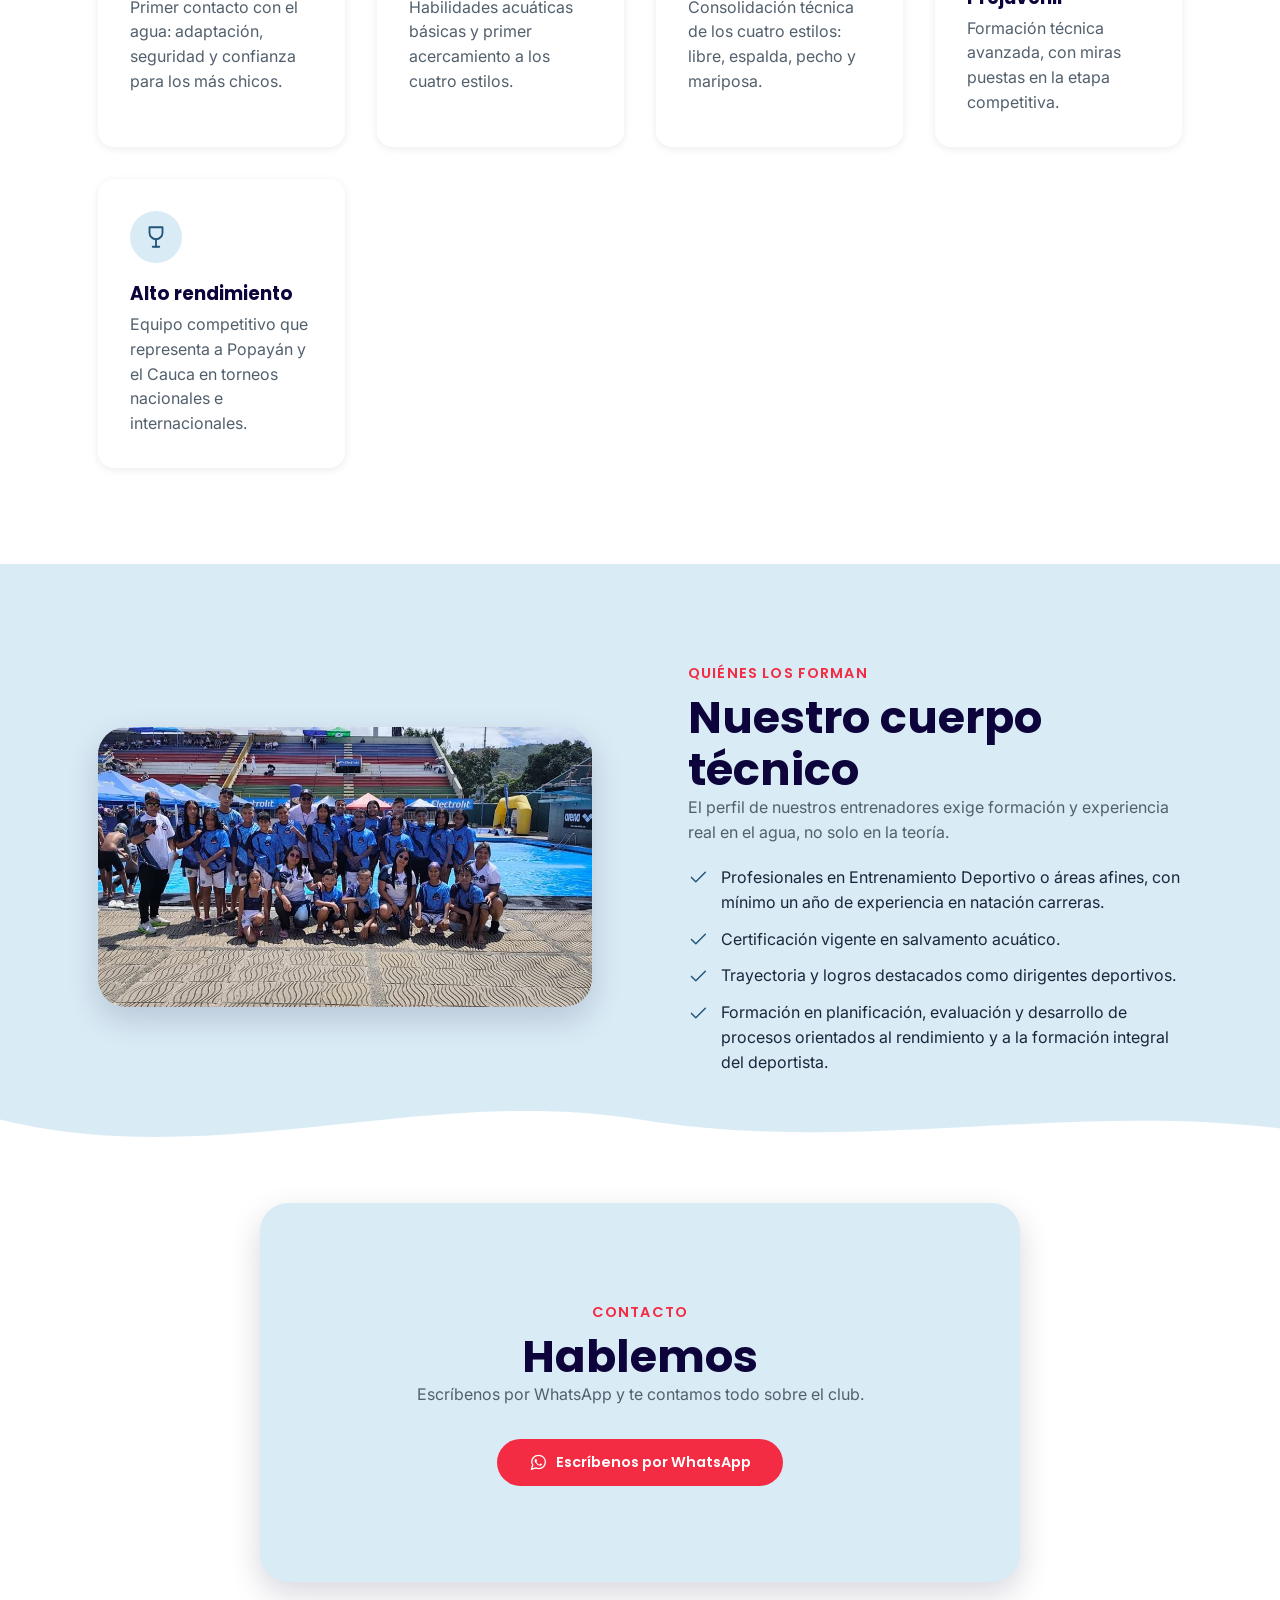
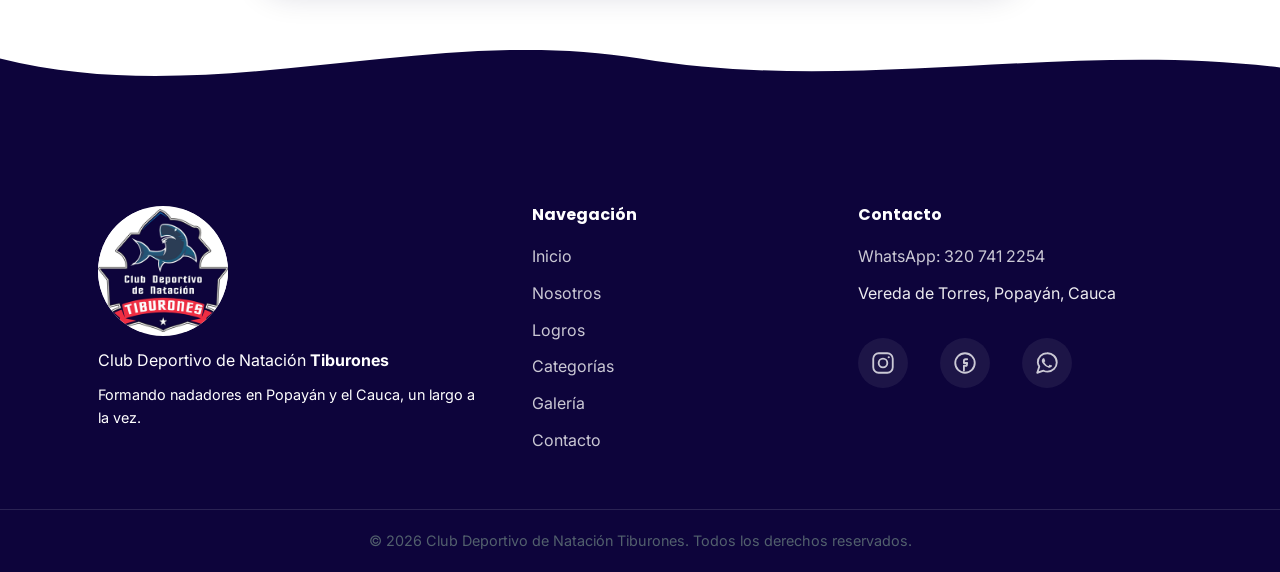
==== commit cfc6fdc0: "feat: tuteo, boton flotante de WhatsApp y ajustes de footer/galeria - Pasa todo el texto de voseo a " ====
--- a/index.html
+++ b/index.html
@@ -34,12 +34,12 @@
 
       <div class="container hero__inner">
         <span class="badge">Popayán · Cauca</span>
-        <h1>Sumate al <span>Club Tiburones</span></h1>
+        <h1>Súmate al <span>Club Tiburones</span></h1>
         <p>Formamos nadadores con proyección competitiva en Popayán y el Cauca. Técnica, disciplina y una oportunidad real de vida a través del agua.</p>
         <div class="hero__actions">
           <a href="https://wa.me/573207412254" target="_blank" rel="noopener" class="btn btn--accent">
-            <svg class="icon" viewBox="0 0 24 24" fill="none" stroke="currentColor" stroke-width="1.7" stroke-linecap="round" stroke-linejoin="round" aria-hidden="true"><path d="M21 11.5a8.5 8.5 0 0 1-8.5 8.5c-1.35 0-2.6-.32-3.7-.9L3 21l1.9-5.7A8.46 8.46 0 0 1 3.5 11.5 8.5 8.5 0 0 1 12 3a8.5 8.5 0 0 1 9 8.5Z"/></svg>
-            Escribinos por WhatsApp
+            <svg class="icon" viewBox="0 0 24 24" fill="none" stroke="currentColor" stroke-width="1.7" stroke-linecap="round" stroke-linejoin="round" aria-hidden="true"><path d="M21 11.5a8.5 8.5 0 0 1-8.5 8.5c-1.35 0-2.6-.32-3.7-.9L3 21l1.9-5.7A8.46 8.46 0 0 1 3.5 11.5 8.5 8.5 0 0 1 12 3a8.5 8.5 0 0 1 9 8.5Z"/><path fill="currentColor" stroke="none" d="M16.4 14.4c-.2-.1-1.4-.7-1.6-.8-.2-.1-.4-.1-.5.1-.2.2-.6.8-.8 1-.1.1-.3.2-.5.1-.7-.3-1.4-.8-2-1.4-.5-.5-1-1.1-1.4-1.8-.1-.2 0-.4.1-.5.1-.1.2-.3.4-.4.1-.1.2-.3.2-.4.1-.1 0-.3 0-.4-.1-.1-.5-1.3-.7-1.8-.2-.4-.4-.4-.5-.4h-.5c-.2 0-.4.1-.6.3-.2.2-.8.8-.8 1.9s.8 2.2.9 2.4c.1.1 1.6 2.5 4 3.5.6.2 1 .4 1.3.5.6.2 1.1.1 1.5-.1.5-.2 1.4-.6 1.6-1.1.2-.5.2-1 .1-1.1-.1-.1-.2-.1-.4-.2Z"/></svg>
+            Escríbenos por WhatsApp
           </a>
           <a href="html/galeria.html" class="btn btn--outline">Galería</a>
         </div>
@@ -263,32 +263,17 @@
     </section>
 
     <!-- ================= CONTACTO ================= -->
-    <section id="contacto" class="section section-wave">
+    <section id="contacto" class="section section--tight-top section--roomy-bottom section-wave">
       <div class="container">
         <div class="contact-card" data-reveal>
           <span class="eyebrow">Contacto</span>
           <h2>Hablemos</h2>
-          <p>Escribinos por WhatsApp y te contamos todo sobre el club.</p>
+          <p>Escríbenos por WhatsApp y te contamos todo sobre el club.</p>
 
           <a href="https://wa.me/573207412254" target="_blank" rel="noopener" class="btn btn--accent contact-card__cta">
-            <svg class="icon" viewBox="0 0 24 24" fill="none" stroke="currentColor" stroke-width="1.7" stroke-linecap="round" stroke-linejoin="round" aria-hidden="true"><path d="M21 11.5a8.5 8.5 0 0 1-8.5 8.5c-1.35 0-2.6-.32-3.7-.9L3 21l1.9-5.7A8.46 8.46 0 0 1 3.5 11.5 8.5 8.5 0 0 1 12 3a8.5 8.5 0 0 1 9 8.5Z"/></svg>
-            Escribinos por WhatsApp
+            <svg class="icon" viewBox="0 0 24 24" fill="none" stroke="currentColor" stroke-width="1.7" stroke-linecap="round" stroke-linejoin="round" aria-hidden="true"><path d="M21 11.5a8.5 8.5 0 0 1-8.5 8.5c-1.35 0-2.6-.32-3.7-.9L3 21l1.9-5.7A8.46 8.46 0 0 1 3.5 11.5 8.5 8.5 0 0 1 12 3a8.5 8.5 0 0 1 9 8.5Z"/><path fill="currentColor" stroke="none" d="M16.4 14.4c-.2-.1-1.4-.7-1.6-.8-.2-.1-.4-.1-.5.1-.2.2-.6.8-.8 1-.1.1-.3.2-.5.1-.7-.3-1.4-.8-2-1.4-.5-.5-1-1.1-1.4-1.8-.1-.2 0-.4.1-.5.1-.1.2-.3.4-.4.1-.1.2-.3.2-.4.1-.1 0-.3 0-.4-.1-.1-.5-1.3-.7-1.8-.2-.4-.4-.4-.5-.4h-.5c-.2 0-.4.1-.6.3-.2.2-.8.8-.8 1.9s.8 2.2.9 2.4c.1.1 1.6 2.5 4 3.5.6.2 1 .4 1.3.5.6.2 1.1.1 1.5-.1.5-.2 1.4-.6 1.6-1.1.2-.5.2-1 .1-1.1-.1-.1-.2-.1-.4-.2Z"/></svg>
+            Escríbenos por WhatsApp
           </a>
-
-          <ul class="contact-card__list">
-            <li>
-              <svg class="icon" viewBox="0 0 24 24" fill="none" stroke="currentColor" stroke-width="1.7" stroke-linecap="round" stroke-linejoin="round" aria-hidden="true"><path d="M12 22s7-6.5 7-12a7 7 0 1 0-14 0c0 5.5 7 12 7 12Z"/><circle cx="12" cy="10" r="2.5"/></svg>
-              <span>Vereda de Torres, Popayán, Cauca</span>
-            </li>
-            <li>
-              <svg class="icon" viewBox="0 0 24 24" fill="none" stroke="currentColor" stroke-width="1.7" stroke-linecap="round" stroke-linejoin="round" aria-hidden="true"><circle cx="12" cy="12" r="9"/><path d="M14 8.5h-1.5c-.8 0-1.5.7-1.5 1.5v2h3l-.4 2.5H11V19"/></svg>
-              <span><a href="https://www.facebook.com/ClubDeporTiburones" target="_blank" rel="noopener">facebook.com/ClubDeporTiburones</a></span>
-            </li>
-            <li>
-              <svg class="icon" viewBox="0 0 24 24" fill="none" stroke="currentColor" stroke-width="1.7" stroke-linecap="round" stroke-linejoin="round" aria-hidden="true"><rect x="3" y="3" width="18" height="18" rx="5"/><circle cx="12" cy="12" r="4"/><circle cx="17.3" cy="6.7" r="1" fill="currentColor" stroke="none"/></svg>
-              <span><a href="https://www.instagram.com/clubdeportiburones" target="_blank" rel="noopener">@clubdeportiburones</a></span>
-            </li>
-          </ul>
         </div>
       </div>
 
--- a/css/variables.css
+++ b/css/variables.css
@@ -14,8 +14,9 @@
   --color-red: #f32c43;       /* rojo de marca, acentos y CTA */
   --color-sky: #2993e0;       /* azul claro, hover de botones */
 
-  /* Versión "r, g, b" del azul de marca, para armar rgba() (bordes/divisores translúcidos) */
+  /* Versión "r, g, b" del azul y el rojo de marca, para armar rgba() (bordes/divisores/glow) */
   --color-blue-rgb: 34, 85, 122;
+  --color-red-rgb: 243, 44, 67;
 
   --color-white: #ffffff;
   --color-black: #001219;
--- a/css/components.css
+++ b/css/components.css
@@ -279,6 +279,34 @@
   transform: scale(1.3);
 }
 
+/* ---- Botón flotante de WhatsApp ---- */
+.whatsapp-fab {
+  position: fixed;
+  right: var(--space-2xl);
+  bottom: var(--space-2xl);
+  z-index: 300;
+  display: flex;
+  align-items: center;
+  justify-content: center;
+  width: 72px;
+  height: 72px;
+  border-radius: 50%;
+  background: var(--color-red);
+  color: var(--color-white);
+  box-shadow: var(--shadow-lg);
+  transition: transform var(--transition-fast), box-shadow var(--transition-fast);
+}
+
+.whatsapp-fab .icon {
+  width: 36px;
+  height: 36px;
+}
+
+.whatsapp-fab:hover {
+  transform: scale(1.08);
+  box-shadow: 0 16px 36px rgba(var(--color-red-rgb), 0.45);
+}
+
 /* ---- Badge / etiqueta pequeña ---- */
 .badge {
   display: inline-block;
--- a/css/layout.css
+++ b/css/layout.css
@@ -168,7 +168,7 @@
 
 .footer__inner {
   display: grid;
-  grid-template-columns: 1.4fr 1fr 1fr 1fr;
+  grid-template-columns: 1.4fr 1fr 1.2fr;
   gap: var(--space-xl);
   padding-bottom: var(--space-xl);
 }
@@ -183,8 +183,8 @@
   display: flex;
   align-items: center;
   justify-content: center;
-  width: 64px;
-  height: 64px;
+  width: 130px;
+  height: 130px;
   border-radius: 50%;
   background: var(--color-white);
   overflow: hidden;
@@ -197,12 +197,16 @@
   object-fit: contain;
 }
 
+.footer__brand p {
+  color: var(--color-white);
+}
+
 .footer__brand strong {
   color: var(--color-white);
 }
 
 .footer__tagline {
-  color: var(--color-on-dark-muted);
+  color: var(--color-white);
   font-size: var(--fs-sm);
   margin-top: var(--space-xs);
 }
@@ -233,22 +237,24 @@
 .footer__social {
   flex-direction: row !important;
   flex-wrap: wrap;
-  gap: var(--space-md) !important;
+  align-items: center;
+  gap: var(--space-lg) !important;
+  margin-top: var(--space-lg);
 }
 
 .footer__social a {
   display: flex;
   align-items: center;
   justify-content: center;
-  width: 38px;
-  height: 38px;
+  width: 50px;
+  height: 50px;
   border-radius: 50%;
   background: rgba(255, 255, 255, 0.08);
 }
 
 .footer__social .icon {
-  width: 18px;
-  height: 18px;
+  width: 26px;
+  height: 26px;
 }
 
 .footer__bottom {
@@ -268,5 +274,15 @@
 @media (max-width: 500px) {
   .footer__inner {
     grid-template-columns: 1fr;
-  }
-}
+    text-align: center;
+  }
+
+  .footer__brand,
+  .footer__col ul {
+    align-items: center;
+  }
+
+  .footer__social {
+    justify-content: center;
+  }
+}
--- a/css/sections.css
+++ b/css/sections.css
@@ -6,7 +6,7 @@
 .page-header {
   position: relative;
   overflow: hidden;
-  padding-top: calc(var(--navbar-height) + var(--space-2xl));
+  padding-top: calc(var(--navbar-height) + var(--space-lg));
   padding-bottom: var(--space-2xl);
   background: var(--gradient-ocean);
   color: var(--color-white);
@@ -277,38 +277,11 @@
   background: var(--color-bg-alt);
   border-radius: var(--radius-lg);
   box-shadow: var(--shadow-md);
-  padding: var(--space-2xl) var(--space-xl) 0;
-  overflow: hidden;
+  padding: var(--space-2xl) var(--space-xl);
 }
 
 .contact-card__cta {
   margin-top: var(--space-lg);
-}
-
-.contact-card__list {
-  margin-top: var(--space-2xl);
-  display: grid;
-  grid-template-columns: repeat(3, 1fr);
-  border-top: 1px solid rgba(var(--color-blue-rgb), 0.18);
-}
-
-.contact-card__list li {
-  display: flex;
-  flex-direction: column;
-  align-items: center;
-  gap: var(--space-xs);
-  padding: var(--space-lg) var(--space-sm);
-  font-size: var(--fs-sm);
-  color: var(--color-text-muted);
-  border-right: 1px solid rgba(var(--color-blue-rgb), 0.18);
-}
-
-.contact-card__list li:last-child {
-  border-right: none;
-}
-
-.contact-card__list .icon {
-  color: var(--color-brand);
 }
 
 /* ---- Responsive ---- */
@@ -319,20 +292,7 @@
   }
 
   .contact-card {
-    padding: var(--space-xl) var(--space-lg) 0;
-  }
-
-  .contact-card__list {
-    grid-template-columns: 1fr;
-  }
-
-  .contact-card__list li {
-    border-right: none;
-    border-bottom: 1px solid rgba(var(--color-blue-rgb), 0.18);
-  }
-
-  .contact-card__list li:last-child {
-    border-bottom: none;
+    padding: var(--space-xl) var(--space-lg);
   }
 
   .gallery {
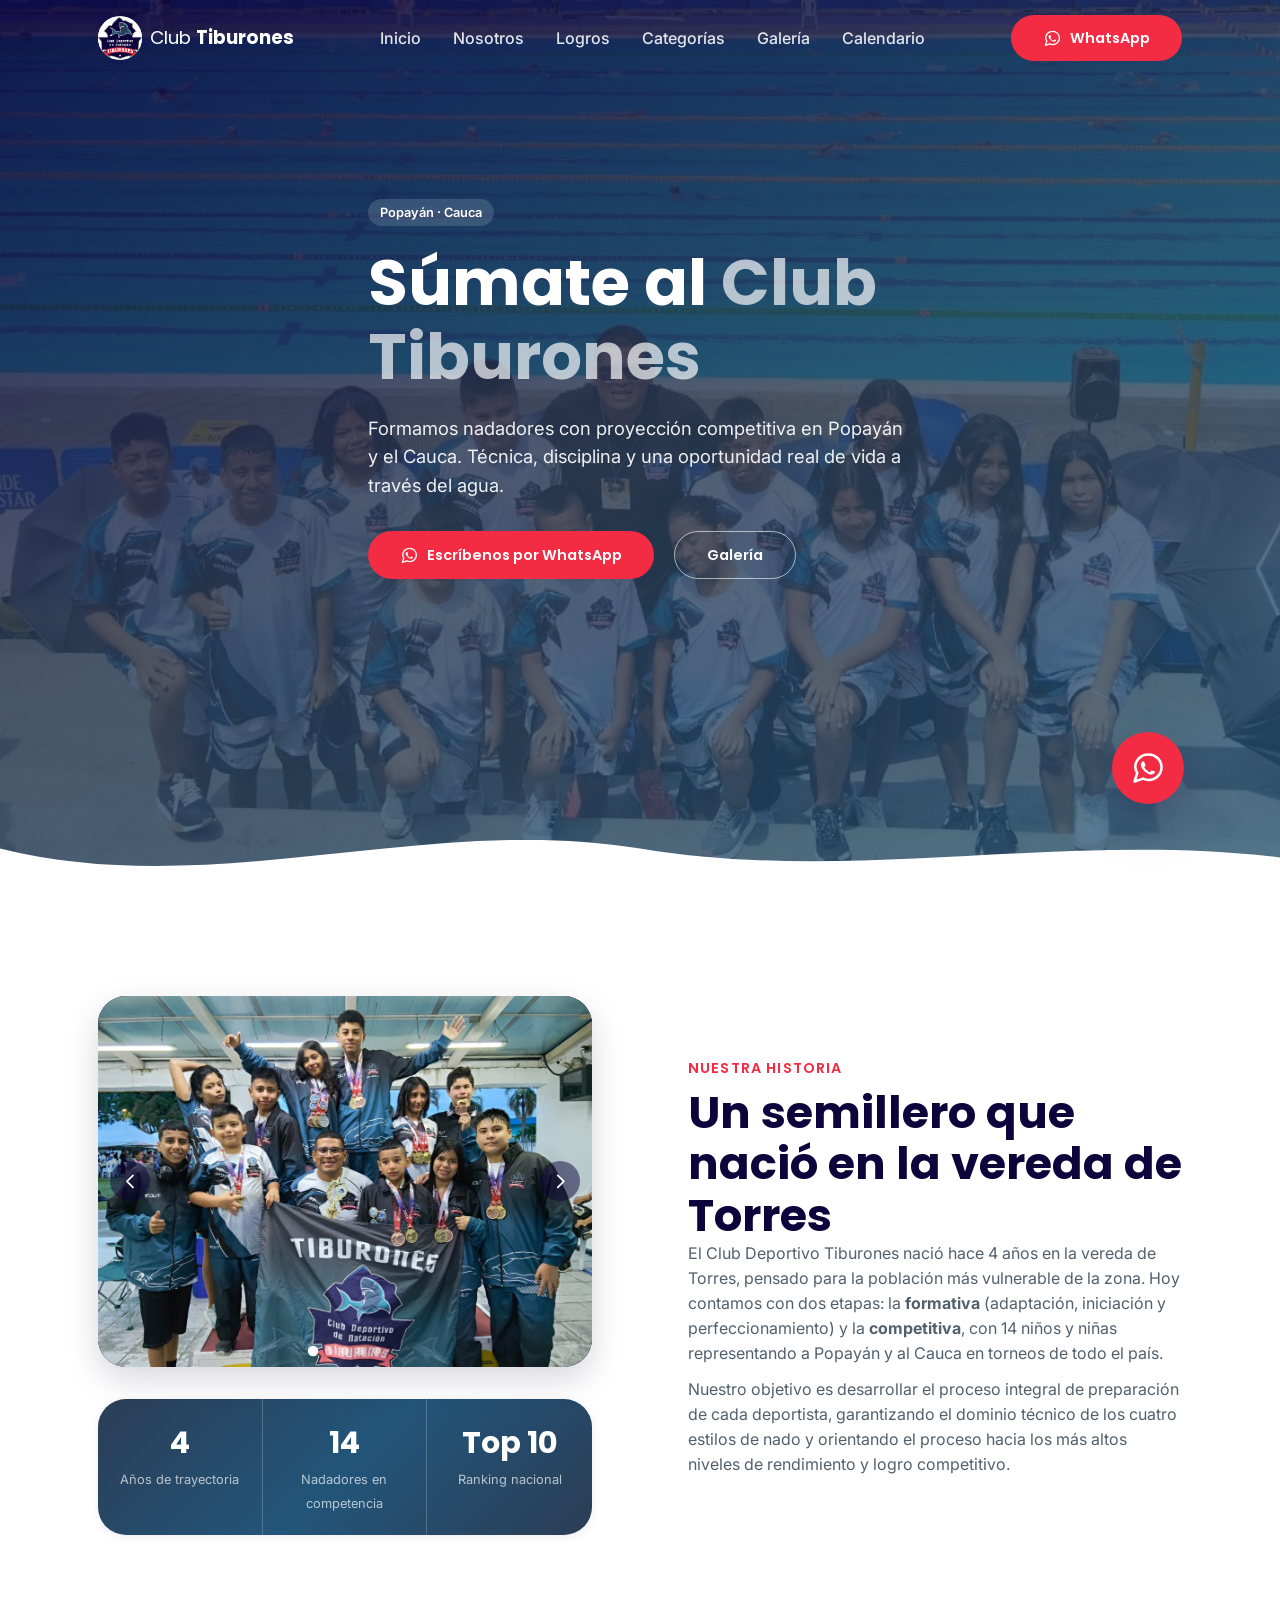
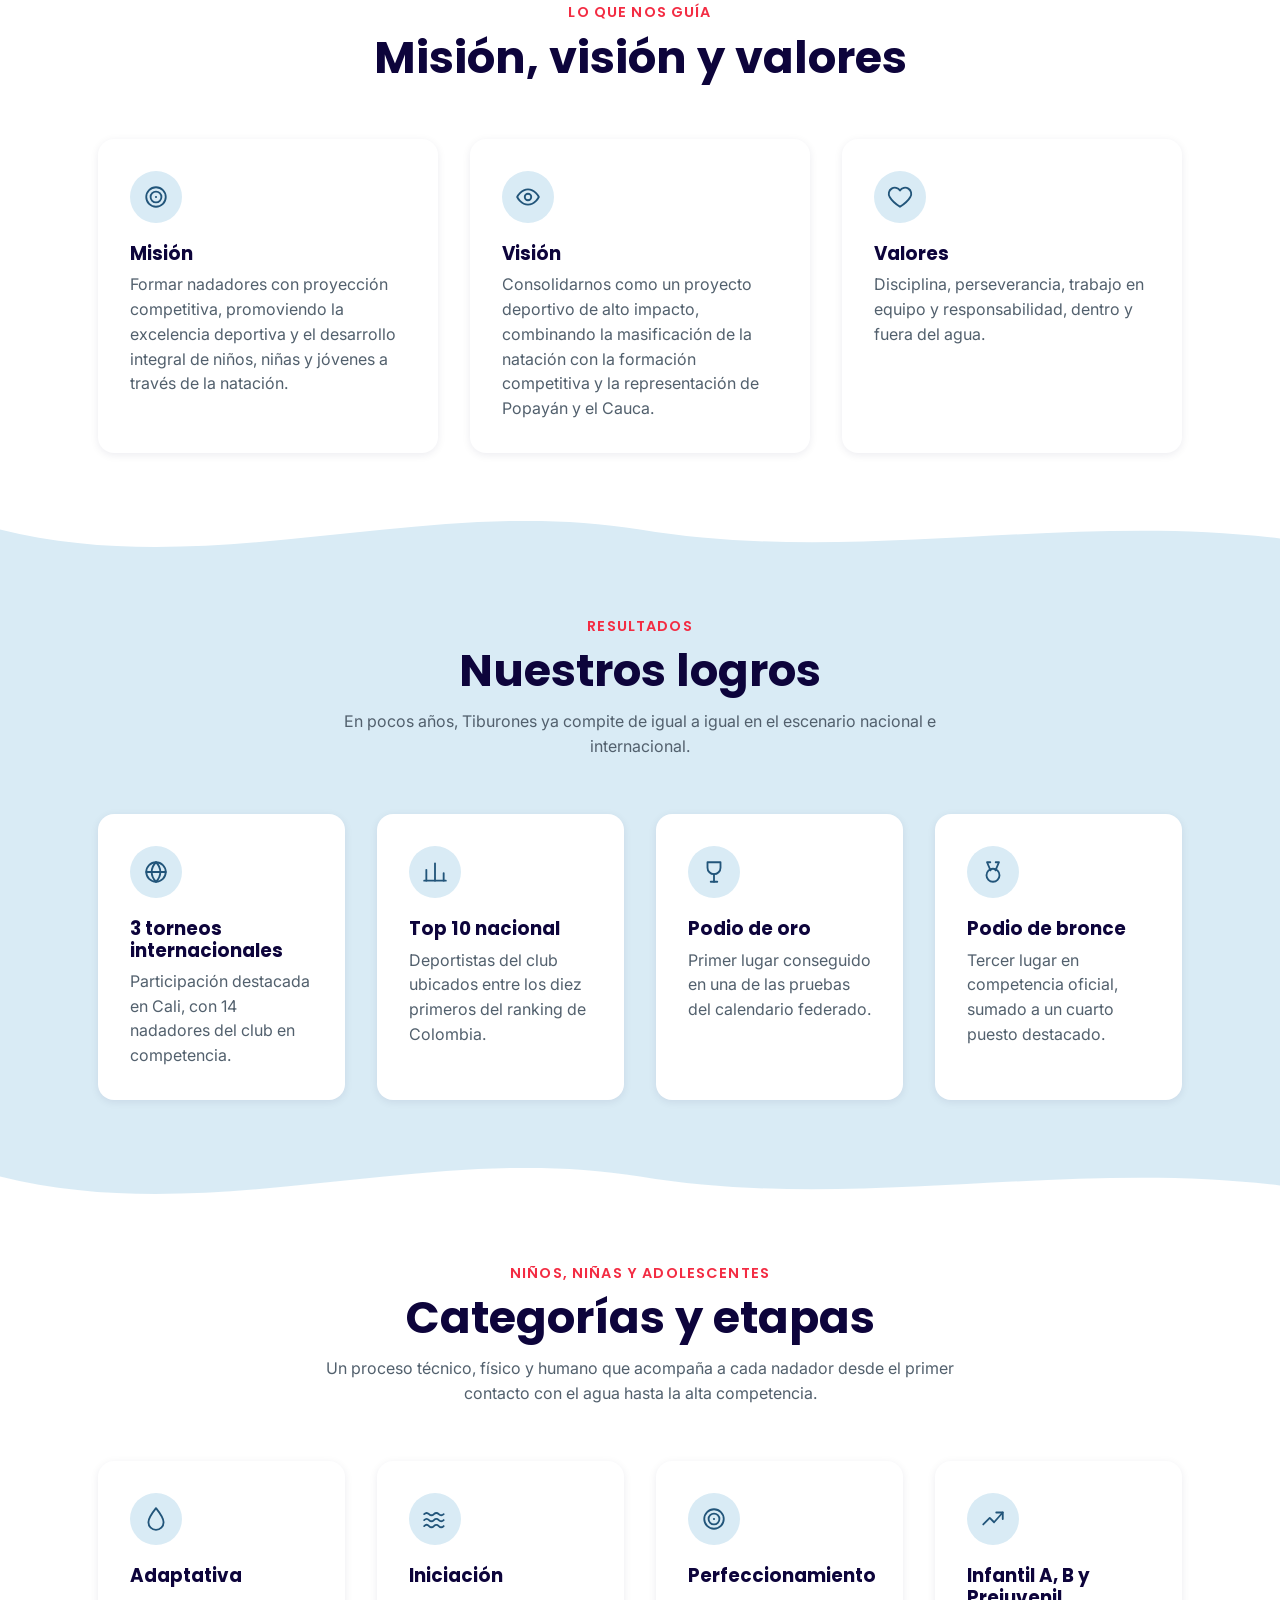
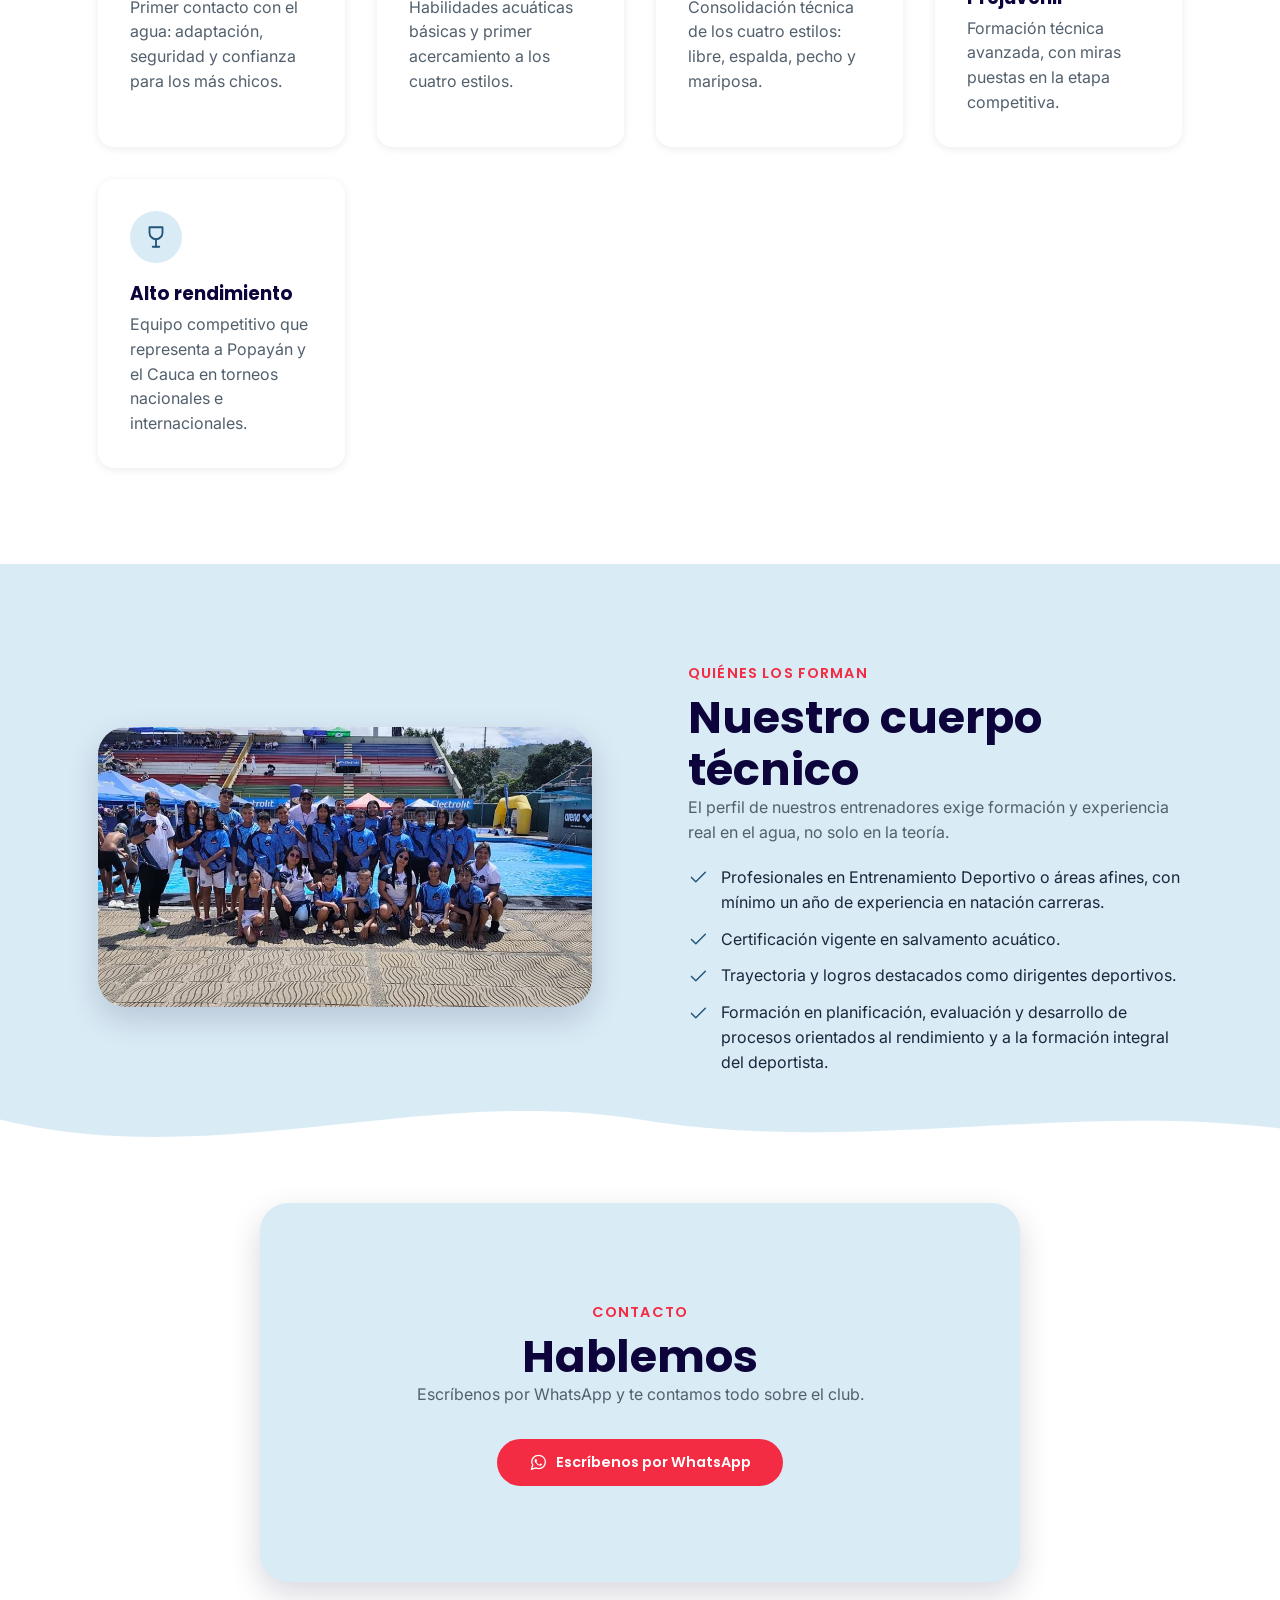
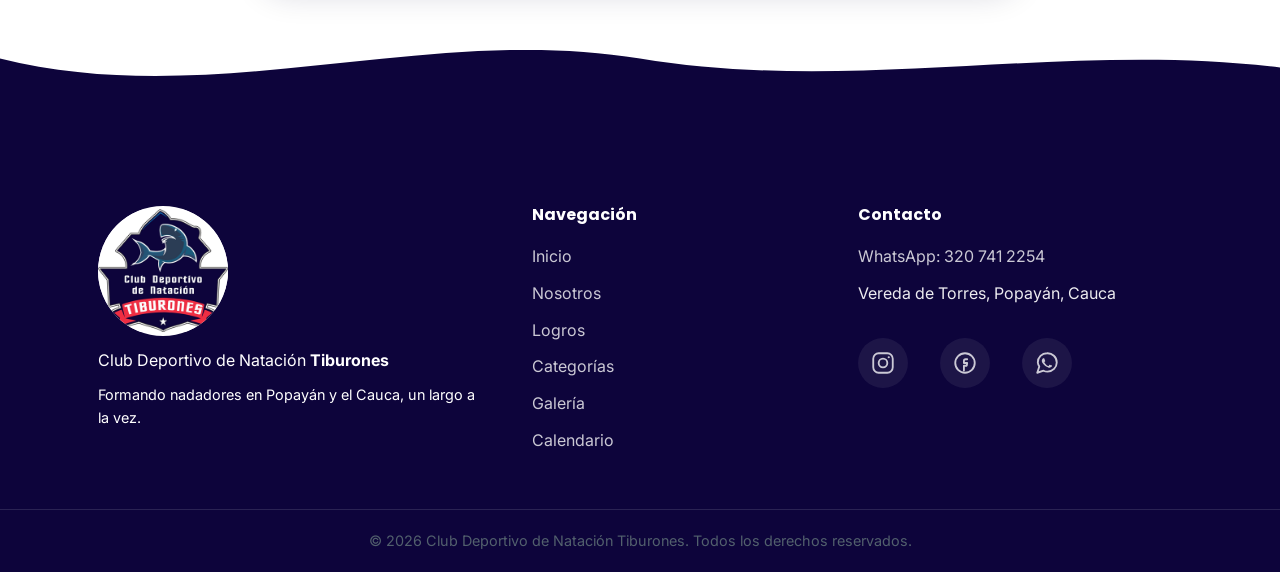
==== commit b2bfc1f1: "feat: URLs limpias para las paginas internas + ajustes de WhatsApp fab Reestructura html/galeria.htm" ====
--- a/index.html
+++ b/index.html
@@ -41,7 +41,7 @@
             <svg class="icon" viewBox="0 0 24 24" fill="none" stroke="currentColor" stroke-width="1.7" stroke-linecap="round" stroke-linejoin="round" aria-hidden="true"><path d="M21 11.5a8.5 8.5 0 0 1-8.5 8.5c-1.35 0-2.6-.32-3.7-.9L3 21l1.9-5.7A8.46 8.46 0 0 1 3.5 11.5 8.5 8.5 0 0 1 12 3a8.5 8.5 0 0 1 9 8.5Z"/><path fill="currentColor" stroke="none" d="M16.4 14.4c-.2-.1-1.4-.7-1.6-.8-.2-.1-.4-.1-.5.1-.2.2-.6.8-.8 1-.1.1-.3.2-.5.1-.7-.3-1.4-.8-2-1.4-.5-.5-1-1.1-1.4-1.8-.1-.2 0-.4.1-.5.1-.1.2-.3.4-.4.1-.1.2-.3.2-.4.1-.1 0-.3 0-.4-.1-.1-.5-1.3-.7-1.8-.2-.4-.4-.4-.5-.4h-.5c-.2 0-.4.1-.6.3-.2.2-.8.8-.8 1.9s.8 2.2.9 2.4c.1.1 1.6 2.5 4 3.5.6.2 1 .4 1.3.5.6.2 1.1.1 1.5-.1.5-.2 1.4-.6 1.6-1.1.2-.5.2-1 .1-1.1-.1-.1-.2-.1-.4-.2Z"/></svg>
             Escríbenos por WhatsApp
           </a>
-          <a href="html/galeria.html" class="btn btn--outline">Galería</a>
+          <a href="galeria/" class="btn btn--outline">Galería</a>
         </div>
       </div>
 
--- a/css/components.css
+++ b/css/components.css
@@ -307,6 +307,13 @@
   box-shadow: 0 16px 36px rgba(var(--color-red-rgb), 0.45);
 }
 
+@media (max-width: 600px) {
+  .whatsapp-fab {
+    right: var(--space-sm);
+    bottom: var(--space-sm);
+  }
+}
+
 /* ---- Badge / etiqueta pequeña ---- */
 .badge {
   display: inline-block;
--- a/css/sections.css
+++ b/css/sections.css
@@ -314,3 +314,147 @@
     align-items: stretch;
   }
 }
+
+/* ---- Calendario: card de torneo ---- */
+.event-list {
+  display: flex;
+  flex-direction: column;
+  gap: var(--space-lg);
+}
+
+.event-card {
+  background: var(--color-surface);
+  border-radius: var(--radius-lg);
+  box-shadow: var(--shadow-sm);
+  overflow: hidden;
+}
+
+.event-card__header {
+  display: flex;
+  align-items: center;
+  gap: var(--space-md);
+  padding: var(--space-lg);
+  background: var(--color-bg-alt);
+}
+
+.event-card__logo {
+  flex-shrink: 0;
+  width: 64px;
+  height: 64px;
+  border-radius: 50%;
+  background: var(--color-white);
+  display: flex;
+  align-items: center;
+  justify-content: center;
+  overflow: hidden;
+  box-shadow: var(--shadow-sm);
+}
+
+.event-card__logo img {
+  width: 100%;
+  height: 100%;
+  object-fit: contain;
+  padding: 6px;
+}
+
+.event-card__host {
+  font-size: var(--fs-xs);
+  font-weight: var(--fw-semibold);
+  letter-spacing: 0.04em;
+  text-transform: uppercase;
+  color: var(--color-brand);
+}
+
+.event-card__header h3 {
+  font-size: var(--fs-md);
+  margin-top: 2px;
+}
+
+.event-card__categories {
+  display: flex;
+  flex-direction: column;
+}
+
+.event-card__category {
+  display: flex;
+  flex-wrap: wrap;
+  align-items: center;
+  justify-content: space-between;
+  gap: var(--space-sm);
+  padding: var(--space-md) var(--space-lg);
+  border-top: 1px solid var(--color-border);
+}
+
+.event-card__cat-name {
+  font-family: var(--font-heading);
+  font-weight: var(--fw-semibold);
+  color: var(--color-brand-darker);
+  min-width: 140px;
+}
+
+.event-card__meta {
+  display: flex;
+  flex-wrap: wrap;
+  gap: var(--space-lg);
+  color: var(--color-text-muted);
+  font-size: var(--fs-sm);
+}
+
+.event-card__meta li {
+  display: flex;
+  align-items: center;
+  gap: var(--space-2xs);
+}
+
+.event-card__meta .icon {
+  width: 16px;
+  height: 16px;
+  color: var(--color-brand);
+  flex-shrink: 0;
+}
+
+.countdown-pill {
+  display: inline-flex;
+  align-items: center;
+  padding: var(--space-2xs) var(--space-sm);
+  border-radius: var(--radius-full);
+  font-size: var(--fs-xs);
+  font-weight: var(--fw-semibold);
+  white-space: nowrap;
+  background: rgba(45, 216, 129, 0.15);
+  color: #1f9d5f;
+}
+
+.countdown-pill--soon {
+  background: rgba(255, 183, 3, 0.18);
+  color: #b3760a;
+}
+
+.countdown-pill--closed {
+  background: var(--color-gray-300);
+  color: var(--color-text-muted);
+}
+
+/* ---- Noticias: feed de Facebook ----
+   El plugin de Facebook tiene un ancho máximo real de contenido (~500px):
+   pedirle más solo deja espacio en blanco. Por eso acá centramos la caja
+   en vez de estirarla. */
+.facebook-feed {
+  display: flex;
+  justify-content: center;
+}
+
+.facebook-feed .fb-page,
+.facebook-feed iframe {
+  max-width: 100%;
+  border-radius: var(--radius-lg);
+  overflow: hidden;
+  box-shadow: var(--shadow-md);
+}
+
+@media (max-width: 560px) {
+  .event-card__category {
+    flex-direction: column;
+    align-items: flex-start;
+  }
+}
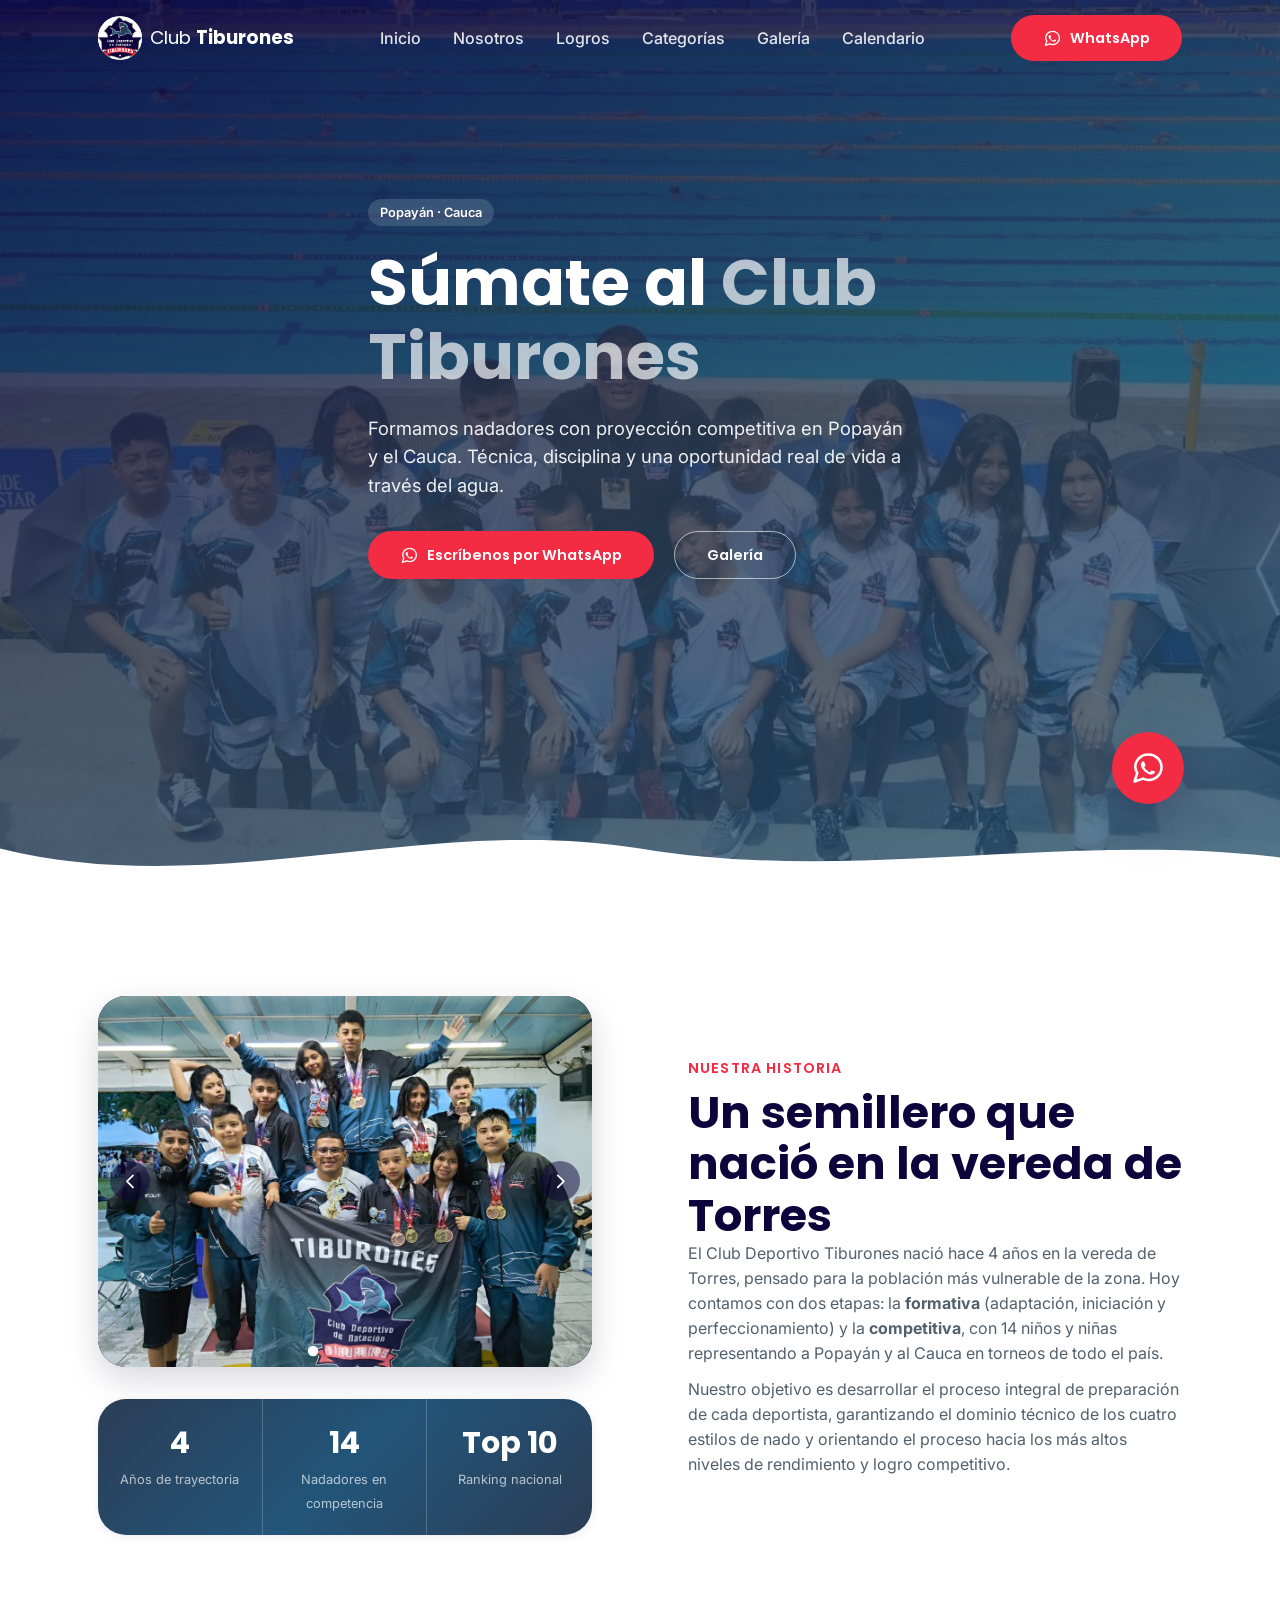
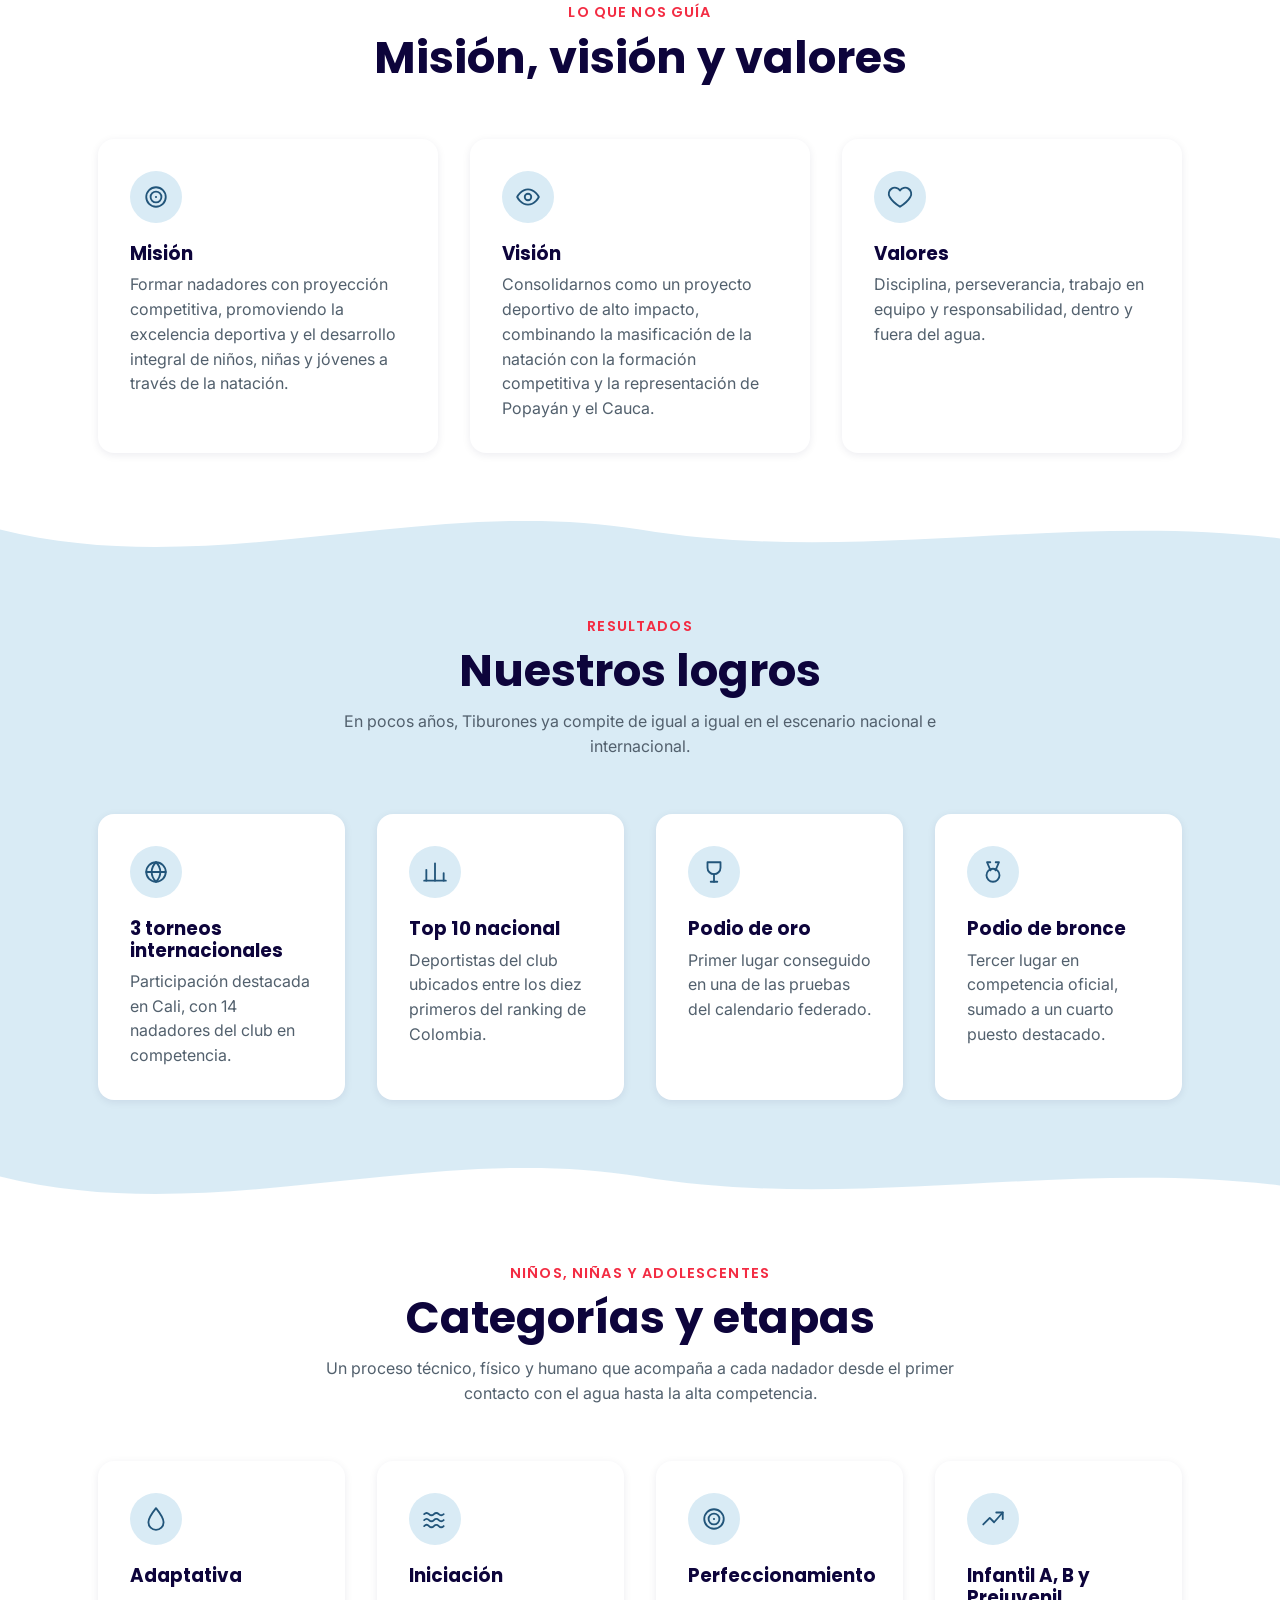
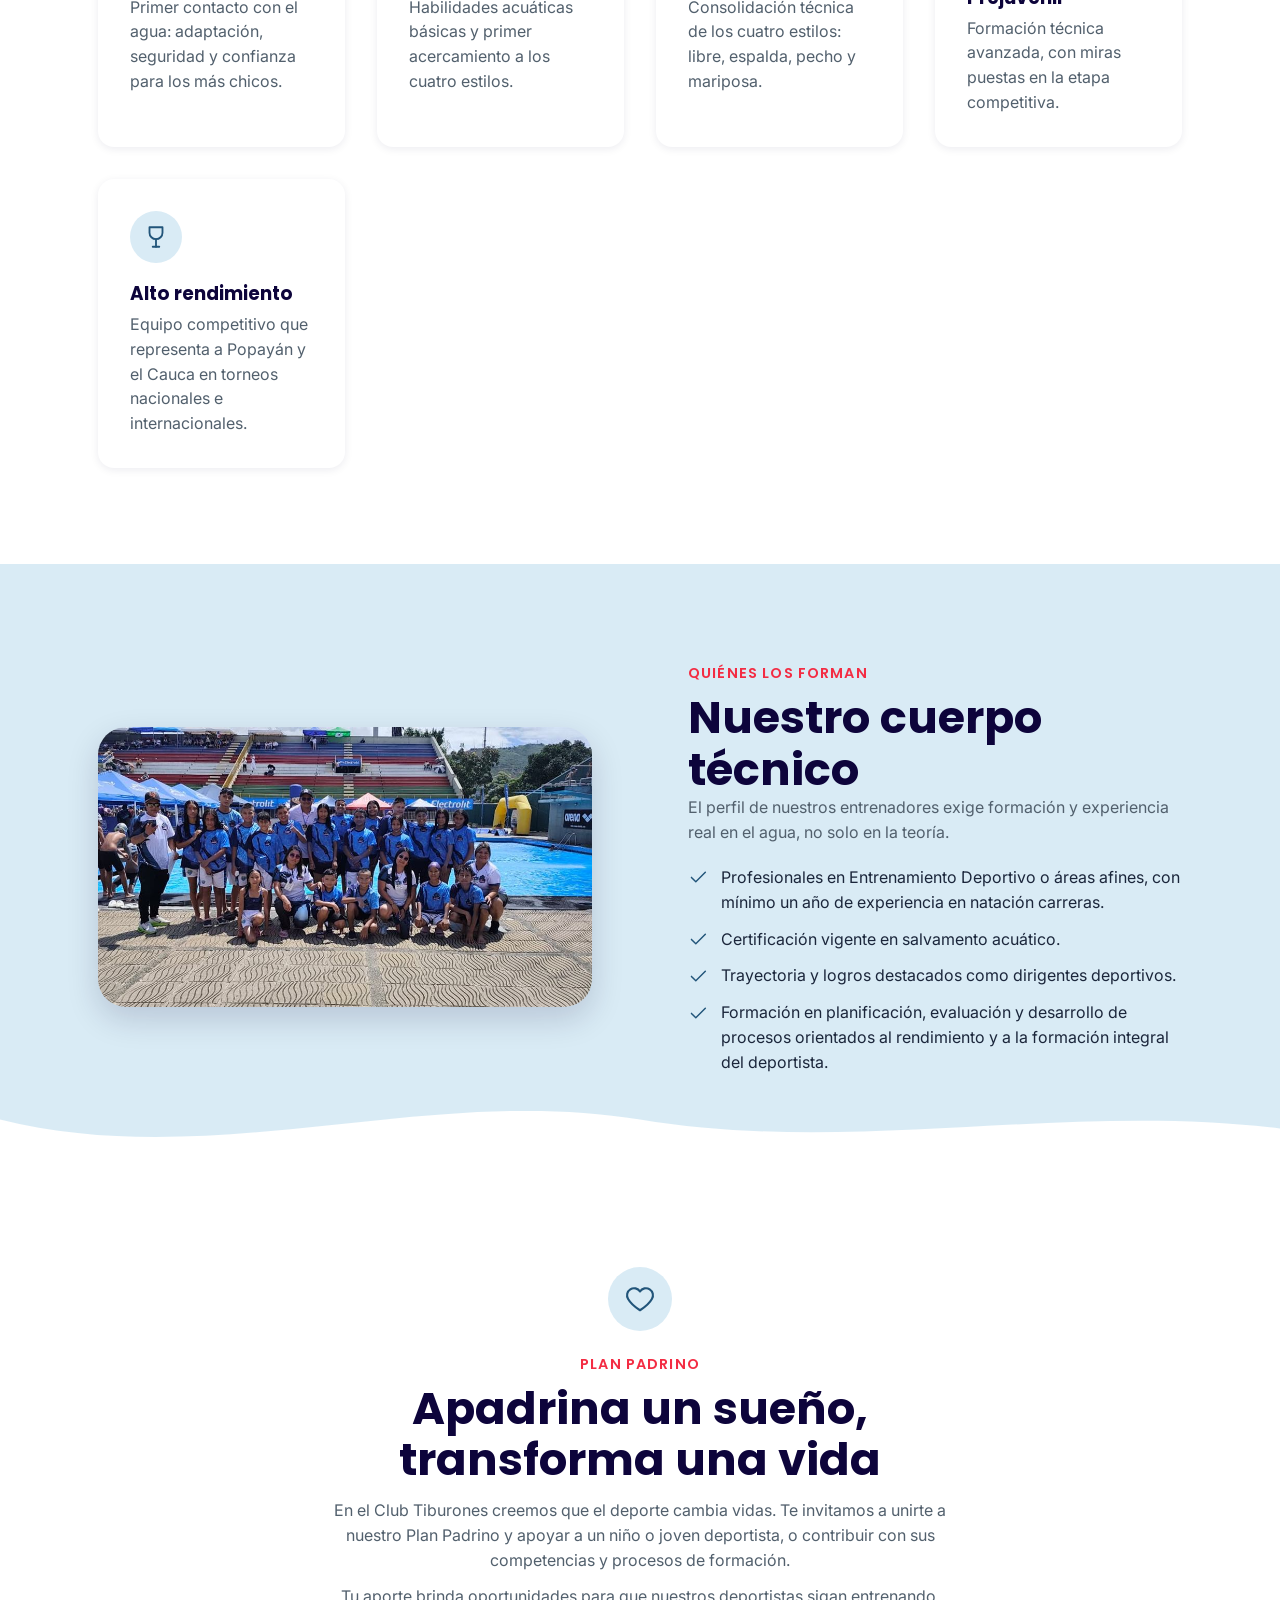
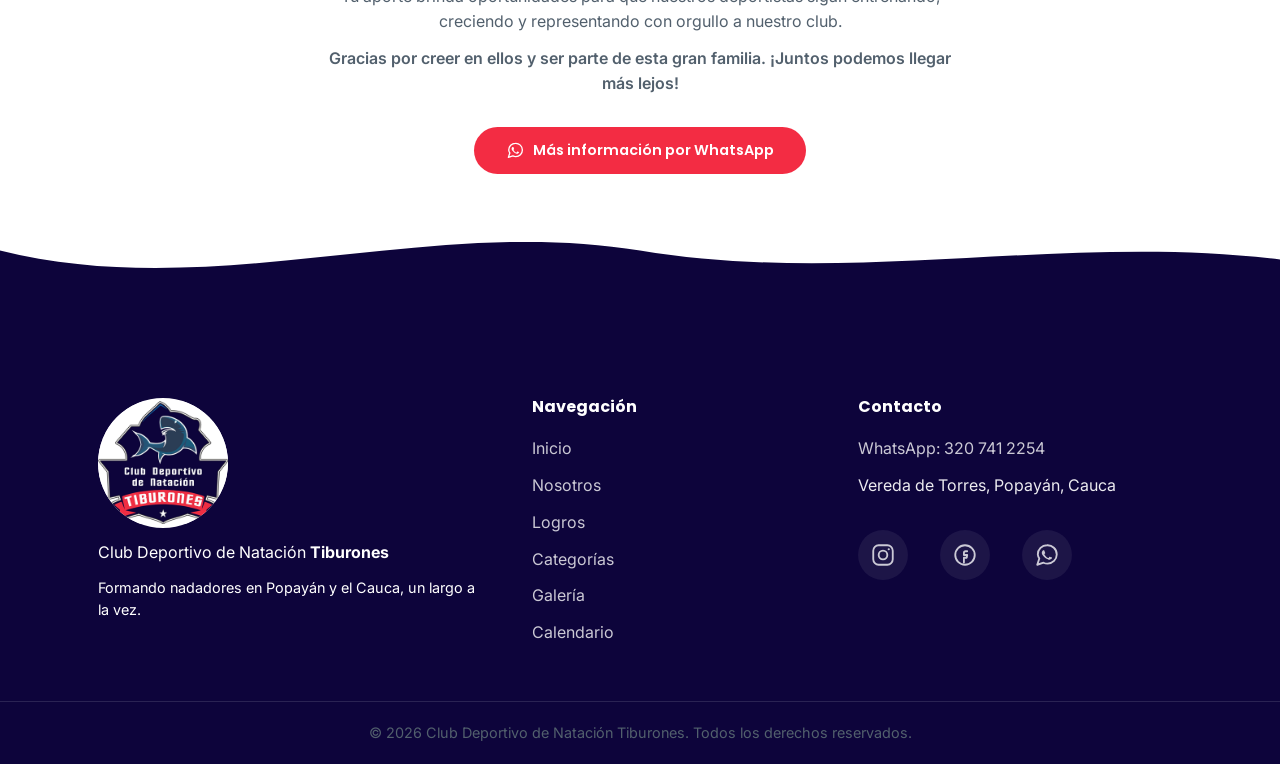
==== commit 9fdb05bf: "feat: elimina la seccion Contacto duplicada, Plan Padrino a fondo blanco La tarjeta 'Hablemos' queda" ====
--- a/index.html
+++ b/index.html
@@ -262,17 +262,26 @@
       </div>
     </section>
 
-    <!-- ================= CONTACTO ================= -->
-    <section id="contacto" class="section section--tight-top section--roomy-bottom section-wave">
+    <!-- ================= PLAN PADRINO ================= -->
+    <section id="plan-padrino" class="section section--roomy-bottom section-wave">
+      <div class="bubbles bubbles--dark" aria-hidden="true">
+        <span></span><span></span><span></span><span></span><span></span><span></span>
+      </div>
+
       <div class="container">
-        <div class="contact-card" data-reveal>
-          <span class="eyebrow">Contacto</span>
-          <h2>Hablemos</h2>
-          <p>Escríbenos por WhatsApp y te contamos todo sobre el club.</p>
-
-          <a href="https://wa.me/573207412254" target="_blank" rel="noopener" class="btn btn--accent contact-card__cta">
+        <div class="padrino" data-reveal>
+          <span class="padrino__icon" aria-hidden="true">
+            <svg class="icon" viewBox="0 0 24 24" fill="none" stroke="currentColor" stroke-width="1.7" stroke-linecap="round" stroke-linejoin="round" aria-hidden="true"><path d="M12 21s-7-4.5-9.5-9A5.5 5.5 0 0 1 12 6a5.5 5.5 0 0 1 9.5 6c-2.5 4.5-9.5 9-9.5 9Z"/></svg>
+          </span>
+          <span class="eyebrow">Plan Padrino</span>
+          <h2>Apadrina un sueño, transforma una vida</h2>
+          <p>En el Club Tiburones creemos que el deporte cambia vidas. Te invitamos a unirte a nuestro Plan Padrino y apoyar a un niño o joven deportista, o contribuir con sus competencias y procesos de formación.</p>
+          <p>Tu aporte brinda oportunidades para que nuestros deportistas sigan entrenando, creciendo y representando con orgullo a nuestro club.</p>
+          <p class="padrino__closing">Gracias por creer en ellos y ser parte de esta gran familia. ¡Juntos podemos llegar más lejos!</p>
+
+          <a href="https://wa.me/573207412254" target="_blank" rel="noopener" class="btn btn--accent">
             <svg class="icon" viewBox="0 0 24 24" fill="none" stroke="currentColor" stroke-width="1.7" stroke-linecap="round" stroke-linejoin="round" aria-hidden="true"><path d="M21 11.5a8.5 8.5 0 0 1-8.5 8.5c-1.35 0-2.6-.32-3.7-.9L3 21l1.9-5.7A8.46 8.46 0 0 1 3.5 11.5 8.5 8.5 0 0 1 12 3a8.5 8.5 0 0 1 9 8.5Z"/><path fill="currentColor" stroke="none" d="M16.4 14.4c-.2-.1-1.4-.7-1.6-.8-.2-.1-.4-.1-.5.1-.2.2-.6.8-.8 1-.1.1-.3.2-.5.1-.7-.3-1.4-.8-2-1.4-.5-.5-1-1.1-1.4-1.8-.1-.2 0-.4.1-.5.1-.1.2-.3.4-.4.1-.1.2-.3.2-.4.1-.1 0-.3 0-.4-.1-.1-.5-1.3-.7-1.8-.2-.4-.4-.4-.5-.4h-.5c-.2 0-.4.1-.6.3-.2.2-.8.8-.8 1.9s.8 2.2.9 2.4c.1.1 1.6 2.5 4 3.5.6.2 1 .4 1.3.5.6.2 1.1.1 1.5-.1.5-.2 1.4-.6 1.6-1.1.2-.5.2-1 .1-1.1-.1-.1-.2-.1-.4-.2Z"/></svg>
-            Escríbenos por WhatsApp
+            Más información por WhatsApp
           </a>
         </div>
       </div>
--- a/css/sections.css
+++ b/css/sections.css
@@ -269,30 +269,11 @@
   transform: scale(1.06);
 }
 
-/* ---- Contacto ---- */
-.contact-card {
-  max-width: 760px;
-  margin-inline: auto;
-  text-align: center;
-  background: var(--color-bg-alt);
-  border-radius: var(--radius-lg);
-  box-shadow: var(--shadow-md);
-  padding: var(--space-2xl) var(--space-xl);
-}
-
-.contact-card__cta {
-  margin-top: var(--space-lg);
-}
-
 /* ---- Responsive ---- */
 @media (max-width: 900px) {
   .about,
   .staff {
     grid-template-columns: 1fr;
-  }
-
-  .contact-card {
-    padding: var(--space-xl) var(--space-lg);
   }
 
   .gallery {
@@ -458,3 +439,44 @@
     align-items: flex-start;
   }
 }
+
+/* ---- Plan Padrino ---- */
+.padrino {
+  max-width: 640px;
+  margin-inline: auto;
+  text-align: center;
+  position: relative;
+  z-index: 1;
+}
+
+.padrino__icon {
+  display: flex;
+  align-items: center;
+  justify-content: center;
+  width: 64px;
+  height: 64px;
+  margin: 0 auto var(--space-md);
+  border-radius: 50%;
+  background: var(--color-bg-alt);
+  color: var(--color-brand);
+}
+
+.padrino__icon .icon {
+  width: 30px;
+  height: 30px;
+}
+
+.padrino p {
+  color: var(--color-text-muted);
+  margin-top: var(--space-sm);
+}
+
+.padrino__closing {
+  color: var(--color-brand-darker);
+  font-weight: var(--fw-semibold);
+  margin-top: var(--space-lg);
+}
+
+.padrino .btn {
+  margin-top: var(--space-lg);
+}
